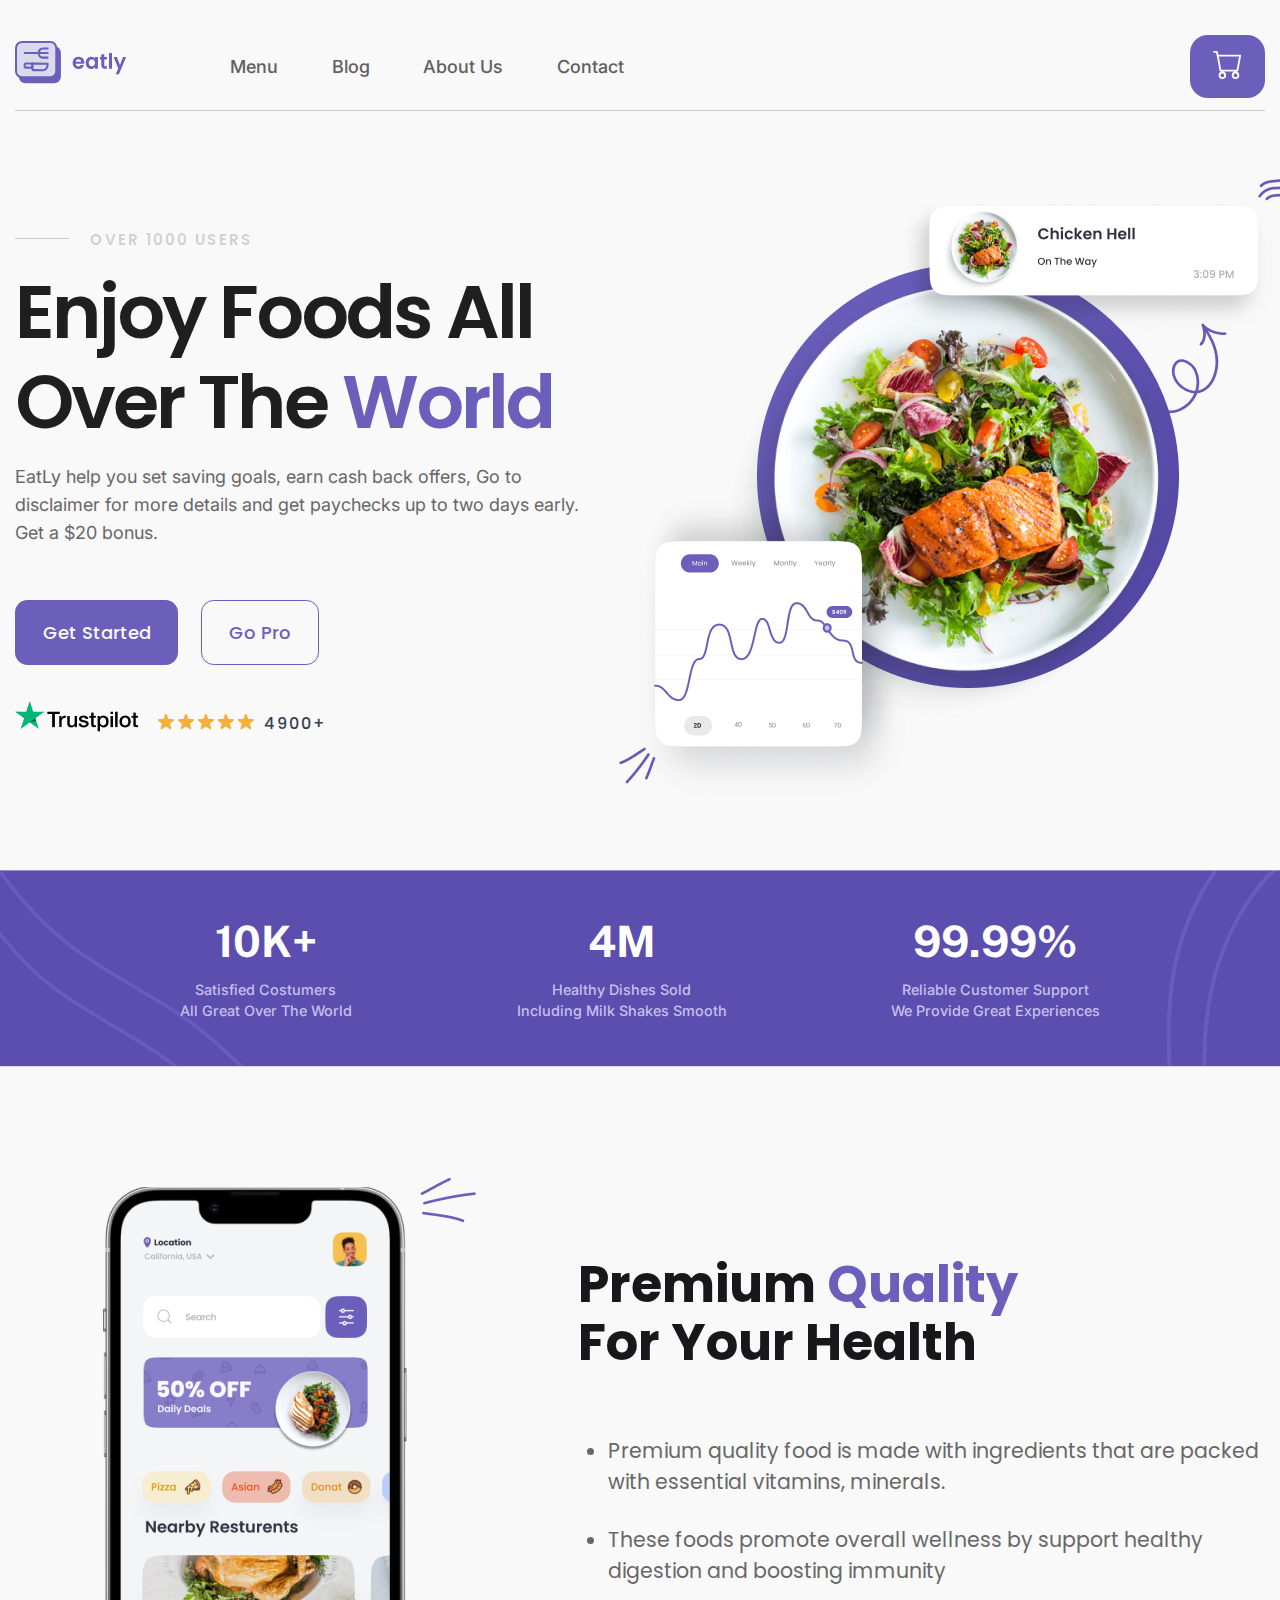
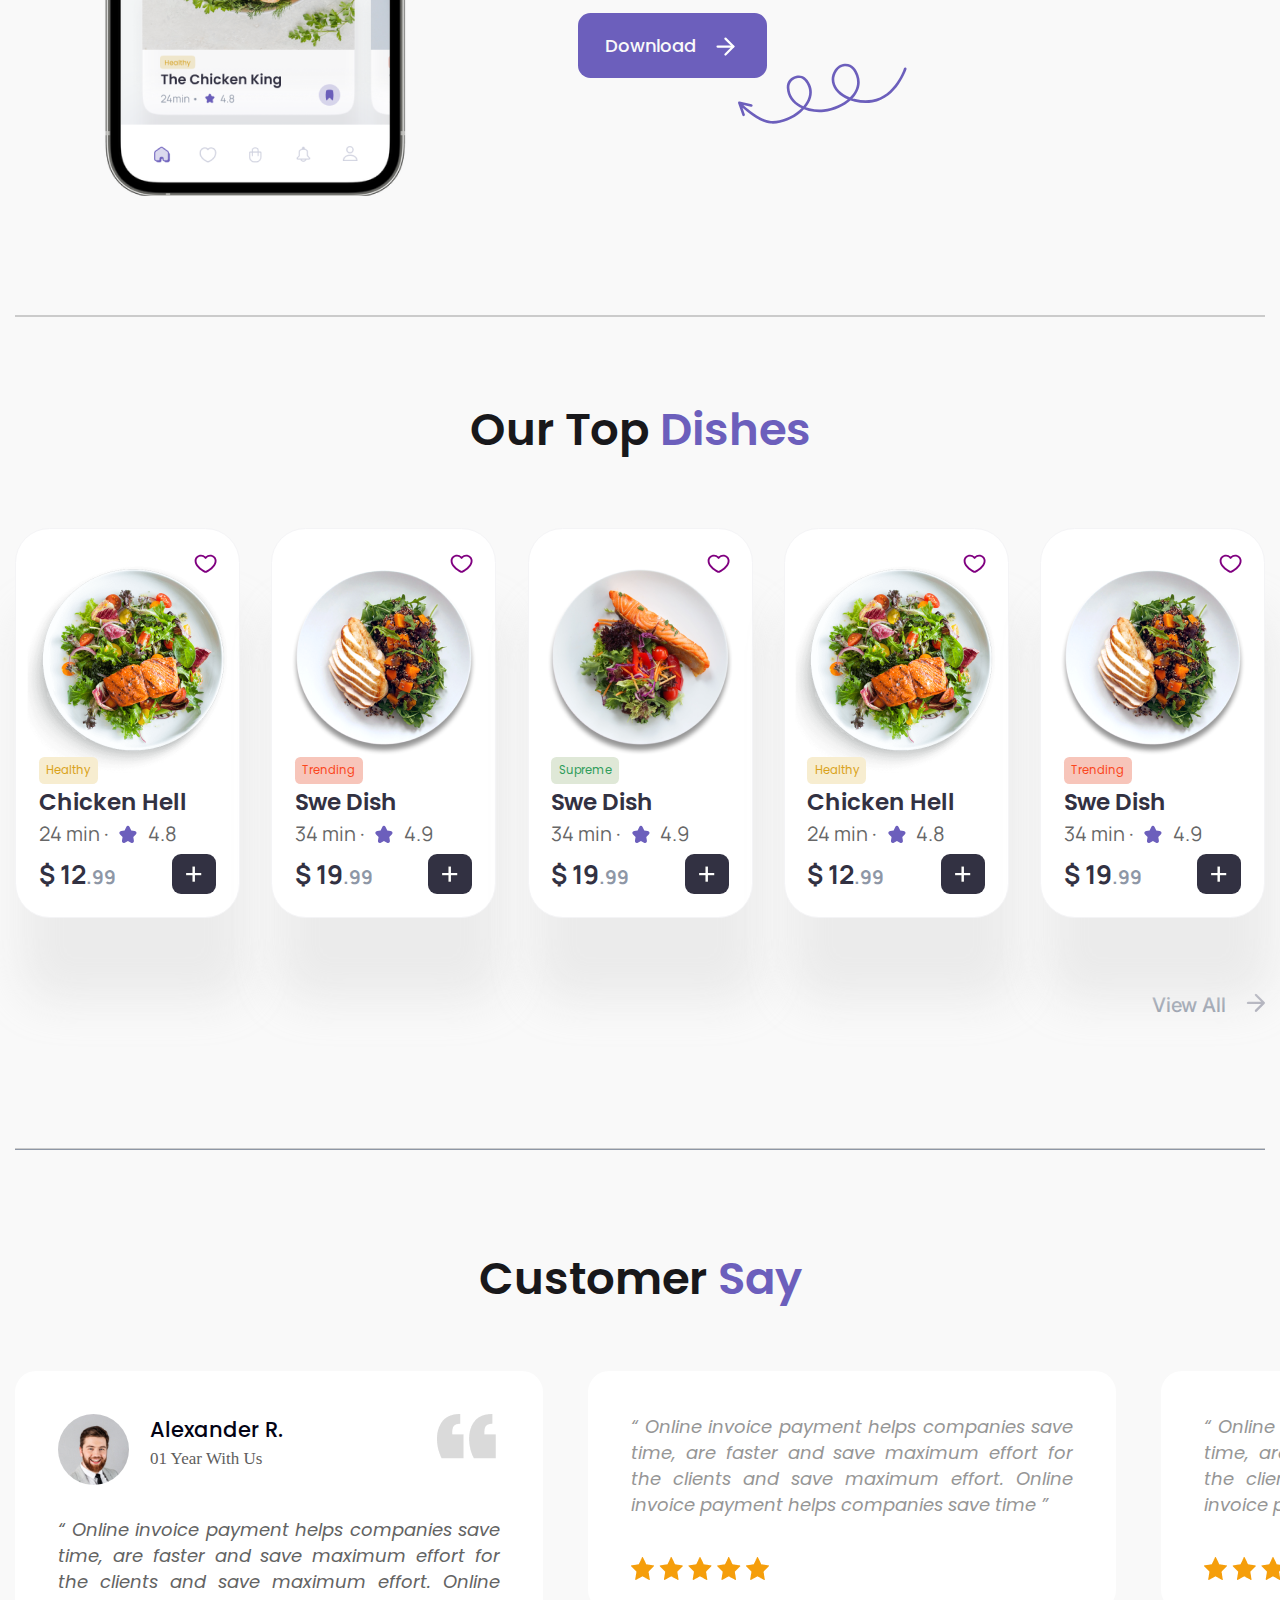
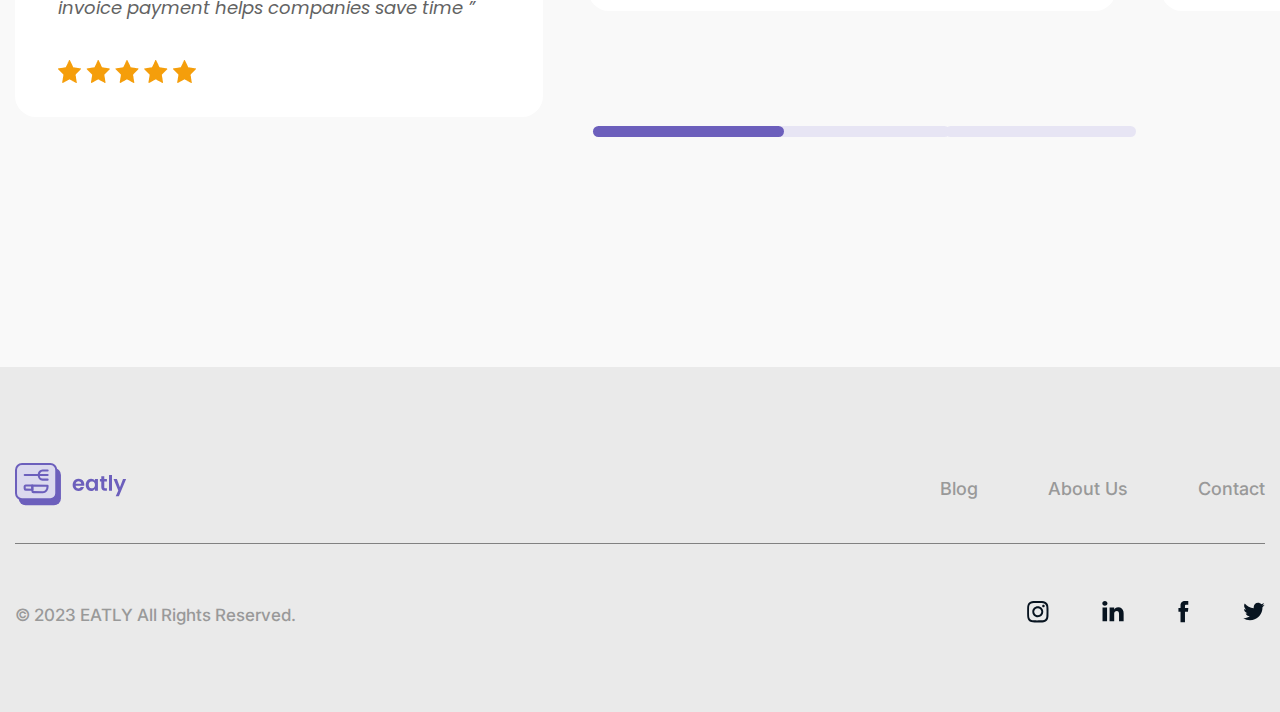
==== index.html @ e43ce7fd "re css re html" ====
<!DOCTYPE html>
<html lang="en">
<head>
    <meta charset="UTF-8">
    <meta name="viewport" content="width=device-width, initial-scale=1.0">
    <link rel="preconnect" href="https://fonts.googleapis.com">
<link rel="preconnect" href="https://fonts.gstatic.com" crossorigin>
<link href="https://fonts.googleapis.com/css2?family=Inter:wght@400;500&family=Manrope:wght@400;700&family=Poppins:wght@400;500;600;700&family=Public+Sans:wght@700&display=swap" rel="stylesheet">
    <link rel="stylesheet" href="/css/style.css">
    <link rel="stylesheet" href="/css/media.css">
    <link rel="icon" href="favicon.svg">
    <title>Eatly</title>
</head>
<body>
    <div class="site">
        <div class="header">
            <div class="container">
                <div class="header__row">
                    <a href="/index.html" class="header__logo">
                        <img src="/img/Logo.svg" alt="Logo">
                    </a>
                    <div class="navigation">
                        <input type="checkbox" id="burger">
                        <label for="burger">
                            <span></span>
                        </label>
                        <nav class="nav">
                            <ul class="menu">
                                <li class="menu__item">
                                    <a href="/pages/menu.html" class="menu__link">Menu</a>
                                </li>
                                <li class="menu__item">
                                    <a href="/pages/blog.html" class="menu__link">Blog</a>
                                </li>
                                <li class="menu__item">
                                    <a href="/pages/about.html" class="menu__link">About Us</a>
                                </li>
                                <li class="menu__item">
                                    <a href="/pages/contact.html" class="menu__link">Contact</a>
                                </li>
                            </ul>
                        </nav>
                    </div>
                    <div class="header__button">
                        <a href="/pages/shoping.html">
                            <button type="button" class="btn btn--shop"> 
                                <svg xmlns="http://www.w3.org/2000/svg" width="34" height="30" fill="currentColor" viewBox="0 0 16 16">
                                    <path d="M0 1.5A.5.5 0 0 1 .5 1H2a.5.5 0 0 1 .485.379L2.89 3H14.5a.5.5 0 0 1 .491.592l-1.5 8A.5.5 0 0 1 13 12H4a.5.5 0 0 1-.491-.408L2.01 3.607 1.61 2H.5a.5.5 0 0 1-.5-.5M3.102 4l1.313 7h8.17l1.313-7zM5 12a2 2 0 1 0 0 4 2 2 0 0 0 0-4m7 0a2 2 0 1 0 0 4 2 2 0 0 0 0-4m-7 1a1 1 0 1 1 0 2 1 1 0 0 1 0-2m7 0a1 1 0 1 1 0 2 1 1 0 0 1 0-2"/>
                                </svg>
                            
                            </button>
                        </a>
                    </div>
                </div>
            </div>
        </div>

        <div class="promo">
            <div class="container">
                <div class="promo__row">
                    <div class="promo__left">
                        <div class="promo__line"></div>
                        <p class="promo__subtitle">OVER 1000 USERS</p>
                        <h1 class="promo__title">Enjoy Foods All Over The <span>World</span></h1>
                        <p class="promo__text">
                            EatLy help you set saving goals, earn cash back offers, Go to disclaimer for more details and get paychecks up to two days early. Get a $20 bonus.
                        </p>
                        <button type="button" class="btn btn--get-started">Get Started</button>
                        <button type="button" class="btn btn--Go-pro">Go Pro</button>
                        <div class="promo__left_bottom">
                            <img class="promo__img" src="/img/trustpilot-1.png" alt="img">
                            <svg xmlns="http://www.w3.org/2000/svg" width="96" height="16" viewBox="0 0 96 16" fill="none">
                                <g opacity="0.8">
                                <path d="M6.95816 0.741543C7.27942 -0.247181 8.6782 -0.247181 8.99945 0.741543L10.1473 4.2742C10.291 4.71637 10.703 5.01575 11.1679 5.01575H14.8824C15.922 5.01575 16.3542 6.34607 15.5132 6.95713L12.5081 9.14044C12.132 9.41371 11.9746 9.89811 12.1183 10.3403L13.2661 13.8729C13.5874 14.8617 12.4557 15.6838 11.6147 15.0728L8.6096 12.8895C8.23347 12.6162 7.72415 12.6162 7.34801 12.8895L4.34295 15.0728C3.5019 15.6838 2.37026 14.8617 2.69151 13.8729L3.83935 10.3403C3.98302 9.89811 3.82563 9.41371 3.44949 9.14044L0.444434 6.95713C-0.396625 6.34607 0.0356224 5.01575 1.07523 5.01575H4.78969C5.25461 5.01575 5.66666 4.71637 5.81033 4.2742L6.95816 0.741543Z" fill="#F59E0B"/>
                                <path d="M26.9152 0.741543C27.2364 -0.247181 28.6352 -0.247181 28.9565 0.741543L30.1043 4.2742C30.248 4.71637 30.66 5.01575 31.125 5.01575H34.8394C35.879 5.01575 36.3113 6.34607 35.4702 6.95713L32.4652 9.14044C32.089 9.41371 31.9316 9.89811 32.0753 10.3403L33.2231 13.8729C33.5444 14.8617 32.4128 15.6838 31.5717 15.0728L28.5666 12.8895C28.1905 12.6162 27.6812 12.6162 27.305 12.8895L24.3 15.0728C23.4589 15.6838 22.3273 14.8617 22.6485 13.8729L23.7964 10.3403C23.94 9.89811 23.7827 9.41371 23.4065 9.14044L20.4015 6.95713C19.5604 6.34607 19.9927 5.01575 21.0323 5.01575H24.7467C25.2116 5.01575 25.6237 4.71637 25.7674 4.2742L26.9152 0.741543Z" fill="#F59E0B"/>
                                <path d="M46.8722 0.741543C47.1935 -0.247181 48.5923 -0.247181 48.9135 0.741543L50.0613 4.2742C50.205 4.71637 50.6171 5.01575 51.082 5.01575H54.7965C55.8361 5.01575 56.2683 6.34607 55.4272 6.95713L52.4222 9.14044C52.0461 9.41371 51.8887 9.89811 52.0323 10.3403L53.1802 13.8729C53.5014 14.8617 52.3698 15.6838 51.5287 15.0728L48.5237 12.8895C48.1475 12.6162 47.6382 12.6162 47.2621 12.8895L44.257 15.0728C43.416 15.6838 42.2843 14.8617 42.6056 13.8729L43.7534 10.3403C43.8971 9.89811 43.7397 9.41371 43.3636 9.14044L40.3585 6.95713C39.5174 6.34607 39.9497 5.01575 40.9893 5.01575H44.7037C45.1687 5.01575 45.5807 4.71637 45.7244 4.2742L46.8722 0.741543Z" fill="#F59E0B"/>
                                <path d="M66.8312 0.741543C67.1525 -0.247181 68.5512 -0.247181 68.8725 0.741543L70.0203 4.2742C70.164 4.71637 70.5761 5.01575 71.041 5.01575H74.7554C75.795 5.01575 76.2273 6.34607 75.3862 6.95713L72.3812 9.14044C72.005 9.41371 71.8476 9.89811 71.9913 10.3403L73.1391 13.8729C73.4604 14.8617 72.3288 15.6838 71.4877 15.0728L68.4826 12.8895C68.1065 12.6162 67.5972 12.6162 67.2211 12.8895L64.216 15.0728C63.3749 15.6838 62.2433 14.8617 62.5646 13.8729L63.7124 10.3403C63.8561 9.89811 63.6987 9.41371 63.3225 9.14044L60.3175 6.95713C59.4764 6.34607 59.9087 5.01575 60.9483 5.01575H64.6627C65.1277 5.01575 65.5397 4.71637 65.6834 4.2742L66.8312 0.741543Z" fill="#F59E0B"/>
                                <path d="M86.7882 0.741543C87.1095 -0.247181 88.5083 -0.247181 88.8295 0.741543L89.9774 4.2742C90.121 4.71637 90.5331 5.01575 90.998 5.01575H94.7125C95.7521 5.01575 96.1843 6.34607 95.3433 6.95713L92.3382 9.14044C91.9621 9.41371 91.8047 9.89811 91.9483 10.3403L93.0962 13.8729C93.4174 14.8617 92.2858 15.6838 91.4447 15.0728L88.4397 12.8895C88.0635 12.6162 87.5542 12.6162 87.1781 12.8895L84.173 15.0728C83.332 15.6838 82.2003 14.8617 82.5216 13.8729L83.6694 10.3403C83.8131 9.89811 83.6557 9.41371 83.2796 9.14044L80.2745 6.95713C79.4335 6.34607 79.8657 5.01575 80.9053 5.01575H84.6198C85.0847 5.01575 85.4967 4.71637 85.6404 4.2742L86.7882 0.741543Z" fill="#F59E0B"/>
                                </g>
                            </svg>
                            <span class="promo__subtitle">4900+</span>
                        </div>
                    </div>
                </div>
            </div>
        </div>

        <div class="premimum">
            <div class="container">
                <div class="premimum__row">
                    <div class="premimum__col">
                        <p class="premimum__title">10K+</p>
                        <p class="premimum__text">Satisfied Costumers <br>All Great Over The World </p>
                    </div>
                    <div class="premimum__col">
                        <p class="premimum__title">4M</p>
                        <p class="premimum__text">Healthy Dishes Sold<br>Including Milk Shakes Smooth </p>
                    </div>
                    <div class="premimum__col">
                        <p class="premimum__title">99.99%</p>
                        <p class="premimum__text">Reliable Customer Support<br>We Provide Great Experiences </p>
                    </div>
                </div>
            </div>
        </div>

        <div class="quality">
            <div class="container">
                <div class="quality__row">
                    <div class="quality__col">
                        <h2 class="quality__title">
                            Premium <span>Quality</span><br>For Your Health
                        </h2>
                        <ul class="quality__text">
                            <li>Premium quality food is made with ingredients that are packed with essential vitamins, minerals.</li>
                            <li>These foods promote overall wellness by support healthy digestion and boosting immunity</li>
                        </ul>
                        <div class="quality__button">
                            <button type="button" class="btn btn--download">Download
                                <span><svg width="29" height="28" viewBox="0 0 29 28" fill="none" xmlns="http://www.w3.org/2000/svg">
                                <path d="M6.55469 13.5469H22.3588" stroke="white" stroke-width="2.25773" stroke-linecap="round" stroke-linejoin="round"/>
                                <path d="M14.4561 5.64453L22.3581 13.5466L14.4561 21.4487" stroke="white" stroke-width="2.25773" stroke-linecap="round" stroke-linejoin="round"/>
                                </svg>
                                </span>
                            </button>
                            <svg class='quality__decor-2' width="169" height="61" viewBox="0 0 169 61" xmlns="http://www.w3.org/2000/svg">
                                <path d="M168.51 6.14524C168.736 5.44942 168.356 4.70168 167.66 4.4751C166.964 4.24854 166.216 4.62893 165.99 5.32475L168.51 6.14524ZM134.211 38.1393L134.417 39.4481L134.211 38.1393ZM94.9327 16.2392L96.2576 16.2287L94.9327 16.2392ZM106.699 2.00495L106.79 3.32679L106.699 2.00495ZM119.187 12.3894L117.941 12.8395L119.187 12.3894ZM85.8664 47.5723L86.0118 48.8893L85.8664 47.5723ZM50.0898 25.0035L51.4127 24.9278L50.0898 25.0035ZM58.6008 14.038L58.9272 15.3222L58.6008 14.038ZM32.8261 59.2674L32.9313 57.9466L32.8261 59.2674ZM1.37233 39.7189L1.67289 38.4284C1.20208 38.3187 0.708912 38.4742 0.386083 38.834C0.0632658 39.1938 -0.0379848 39.7009 0.121904 40.1571L1.37233 39.7189ZM12.9722 43.781C13.6849 43.947 14.3973 43.5038 14.5633 42.7911C14.7293 42.0784 14.2861 41.3661 13.5734 41.2001L12.9722 43.781ZM4.36582 52.266C4.60787 52.9566 5.3639 53.3202 6.05449 53.0782C6.74509 52.8362 7.10871 52.0801 6.86667 51.3895L4.36582 52.266ZM167.25 5.735C165.99 5.32475 165.99 5.32442 165.99 5.32421C165.99 5.32428 165.99 5.32417 165.99 5.32431C165.99 5.3246 165.99 5.32531 165.989 5.32646C165.989 5.32876 165.987 5.33277 165.985 5.33847C165.982 5.34989 165.975 5.36806 165.967 5.39279C165.95 5.44226 165.924 5.51796 165.889 5.61827C165.819 5.8189 165.711 6.11784 165.564 6.50209C165.271 7.27077 164.824 8.37969 164.214 9.72495C162.993 12.4182 161.123 16.0443 158.531 19.7794C153.33 27.276 145.345 35.0415 134.004 36.8304L134.417 39.4481C146.782 37.4974 155.317 29.0607 160.708 21.2901C163.413 17.3916 165.358 13.6179 166.628 10.8196C167.263 9.41912 167.73 8.2594 168.041 7.44588C168.196 7.03902 168.311 6.71848 168.389 6.49739C168.428 6.38683 168.457 6.30111 168.477 6.24188C168.487 6.21227 168.495 6.18927 168.5 6.1731C168.503 6.16501 168.505 6.15862 168.507 6.15398C168.508 6.15165 168.508 6.14976 168.509 6.1483C168.509 6.14757 168.509 6.14681 168.509 6.14644C168.509 6.14579 168.51 6.14524 167.25 5.735ZM134.004 36.8304C125.148 38.2275 115.647 36.5955 108.382 32.7941C101.099 28.9829 96.3124 23.1503 96.2576 16.2287L93.6077 16.2497C93.6732 24.5238 99.3941 31.0818 107.154 35.1421C114.932 39.212 125.01 40.9322 134.417 39.4481L134.004 36.8304ZM96.2576 16.2287C96.2416 14.2002 97.0816 11.0373 98.8904 8.32693C100.682 5.64226 103.304 3.56809 106.79 3.32679L106.607 0.683114C102.057 0.998027 98.7776 3.72199 96.6862 6.85591C94.6119 9.96411 93.587 13.6403 93.6077 16.2497L96.2576 16.2287ZM106.79 3.32679C110.087 3.09861 112.447 4.40049 114.211 6.284C116.015 8.20966 117.182 10.7376 117.941 12.8395L120.433 11.9393C119.629 9.71127 118.313 6.78656 116.145 4.47227C113.938 2.11582 110.836 0.390421 106.607 0.683114L106.79 3.32679ZM117.941 12.8395C120.967 21.2178 117.74 28.9549 111.233 34.9948C104.704 41.0555 95.0158 45.2291 85.721 46.2553L86.0118 48.8893C95.8117 47.8074 106.047 43.4237 113.036 36.937C120.047 30.4296 123.933 21.6293 120.433 11.9393L117.941 12.8395ZM85.721 46.2553C77.749 47.1355 69.3253 45.6514 62.824 41.9973C56.3496 38.3582 51.8532 32.6242 51.4127 24.9278L48.767 25.0792C49.2704 33.875 54.4526 40.3319 61.5256 44.3074C68.5717 48.2677 77.5643 49.822 86.0118 48.8893L85.721 46.2553ZM51.4127 24.9278C51.2745 22.5139 51.8549 20.4733 53.06 18.8788C54.2673 17.2812 56.1875 16.0186 58.9272 15.3222L58.2744 12.7539C55.074 13.5674 52.5855 15.1114 50.9458 17.281C49.3038 19.4536 48.5988 22.1407 48.767 25.0792L51.4127 24.9278ZM58.9272 15.3222C61.4325 14.6854 63.4587 15.1941 65.1694 16.4251C66.9338 17.6947 68.426 19.7842 69.6426 22.384L72.0428 21.2608C70.7277 18.4505 68.9935 15.912 66.7172 14.2741C64.3872 12.5975 61.5583 11.9191 58.2744 12.7539L58.9272 15.3222ZM69.6426 22.384C73.7169 31.0908 69.408 40.2171 61.3002 47.2331C53.2116 54.2323 41.8197 58.6546 32.9313 57.9466L32.7209 60.5882C42.4857 61.3661 54.5525 56.5765 63.0342 49.237C71.4965 41.9143 76.8694 31.5752 72.0428 21.2608L69.6426 22.384ZM32.9313 57.9466C26.0317 57.397 18.4366 52.7361 12.4277 48.014C9.45504 45.6779 6.93009 43.3751 5.14816 41.6558C4.25787 40.7968 3.55474 40.0851 3.07579 39.5899C2.83636 39.3423 2.65307 39.1489 2.53054 39.0185C2.46928 38.9533 2.42322 38.9038 2.39295 38.8711C2.3778 38.8548 2.36661 38.8426 2.35943 38.8348C2.35585 38.8309 2.35327 38.8281 2.3517 38.8264C2.35091 38.8256 2.35038 38.825 2.35011 38.8247C2.34997 38.8245 2.34996 38.8245 2.34988 38.8244C2.34994 38.8245 2.35004 38.8246 1.37233 39.7189C0.394615 40.6131 0.39485 40.6134 0.395158 40.6137C0.395344 40.6139 0.395711 40.6143 0.396083 40.6147C0.396828 40.6155 0.397834 40.6166 0.39909 40.618C0.401613 40.6208 0.405156 40.6246 0.409706 40.6295C0.418806 40.6394 0.431948 40.6537 0.449073 40.6722C0.48331 40.7091 0.533445 40.763 0.598903 40.8327C0.729812 40.9721 0.922037 41.1748 1.17093 41.4321C1.66864 41.9468 2.39344 42.6803 3.30813 43.5628C5.1362 45.3267 7.72958 47.6923 10.7903 50.0976C16.8481 54.8582 24.9799 59.9716 32.7209 60.5882L32.9313 57.9466ZM1.07177 41.0093L12.9722 43.781L13.5734 41.2001L1.67289 38.4284L1.07177 41.0093ZM0.121904 40.1571L4.36582 52.266L6.86667 51.3895L2.62275 39.2806L0.121904 40.1571Z" fill="#6C5FBC"/>
                            </svg>
    
                        </div>    
                    </div>
                </div>
            </div>
        </div>

        <div class="dishes">
            <div class="container">
                <div class="dishes__row">
                    <h2 class="dishes__title">Our Top <span>Dishes</span></h2>
                    <ul class="dishes__cards">
                        <li class="dishes__item">
                            <div class="dishes__category_card">
                                <div class="dishes__item_like">
                                    <svg width="23" height="19" viewBox="0 0 23 19" fill="purple" xmlns="http://www.w3.org/2000/svg">
                                    <path fill-rule="evenodd" clip-rule="evenodd" d="M0.619141 6.66326C0.619141 3.27576 3.59099 0.66748 7.0793 0.66748C8.87745 0.66748 10.4597 1.51061 11.5951 2.60156C12.7306 1.51061 14.3128 0.66748 16.111 0.66748C19.5993 0.66748 22.5712 3.27576 22.5712 6.66326C22.5712 8.98374 21.5816 11.0244 20.2106 12.7493C18.842 14.4712 17.0517 15.9327 15.3376 17.1202C14.6829 17.5737 14.0206 17.9921 13.4144 18.3009C12.8452 18.5907 12.1907 18.8563 11.5951 18.8563C10.9996 18.8563 10.3451 18.5907 9.77593 18.3009C9.16974 17.9921 8.50739 17.5737 7.85268 17.1202C6.13857 15.9327 4.34831 14.4712 2.9797 12.7493C1.60871 11.0244 0.619141 8.98374 0.619141 6.66326ZM7.0793 2.54908C4.47109 2.54908 2.50074 4.46719 2.50074 6.66326C2.50074 8.42381 3.2481 10.0629 4.4527 11.5785C5.65968 13.0971 7.28368 14.4369 8.9242 15.5735C9.54498 16.0035 10.1297 16.3695 10.6298 16.6242C11.167 16.8977 11.4781 16.9747 11.5951 16.9747C11.7122 16.9747 12.0233 16.8977 12.5605 16.6242C13.0606 16.3695 13.6453 16.0035 14.2661 15.5735C15.9066 14.4369 17.5306 13.0971 18.7376 11.5785C19.9422 10.0629 20.6896 8.42381 20.6896 6.66326C20.6896 4.46719 18.7192 2.54908 16.111 2.54908C14.613 2.54908 13.2143 3.444 12.341 4.57986C12.1629 4.81147 11.8873 4.9472 11.5951 4.9472C11.303 4.9472 11.0274 4.81147 10.8493 4.57986C9.97597 3.444 8.57725 2.54908 7.0793 2.54908Z"/>
                                    </svg> 
                                </div>
                                <h4 class="dishes__category dishes__category_1">Healthy</h4>
                                <div class="dishes__subtitle"> <a href='#'>Chicken Hell</a></div>
                                <div class="dishes__comment">24 min ·<span class="dishes__comment_star"><svg width="26" height="27" viewBox="0 0 26 27" fill="none" xmlns="http://www.w3.org/2000/svg">
                                    <path d="M15.9993 21.687C17.7033 22.6197 19.2019 21.4893 18.876 19.511L18.2909 15.9589L20.7696 13.4433C22.1482 12.0443 21.5786 10.2111 19.6708 9.92245L16.2453 9.40421L14.7209 6.18842C13.867 4.38709 12.013 4.36771 11.1575 6.17244L9.62555 9.40421L6.19999 9.92245C4.29484 10.2107 3.72066 12.0423 5.10119 13.4433L7.57994 15.9589L6.99479 19.511C6.66935 21.4865 8.16507 22.621 9.87149 21.687L12.9354 20.01L15.9993 21.687Z" fill="#6C5FBC"/>
                                    <mask id="mask0_1_16751" style="mask-type:luminance" maskUnits="userSpaceOnUse" x="4" y="4" width="18" height="19">
                                    <path d="M15.9993 21.687C17.7033 22.6197 19.2019 21.4893 18.876 19.511L18.2909 15.9589L20.7696 13.4433C22.1482 12.0443 21.5786 10.2111 19.6708 9.92245L16.2453 9.40421L14.7209 6.18842C13.867 4.38709 12.013 4.36771 11.1575 6.17244L9.62555 9.40421L6.19999 9.92245C4.29484 10.2107 3.72066 12.0423 5.10119 13.4433L7.57994 15.9589L6.99479 19.511C6.66935 21.4865 8.16507 22.621 9.87149 21.687L12.9354 20.01L15.9993 21.687Z" fill="white"/>
                                    </mask>
                                    <g mask="url(#mask0_1_16751)">
                                    </g>
                                    </svg></span><span>4.8</span>   
                                </div>
                                <div class="dishes__price">$ 12<span class="dishes__price_sub">.99</span>
                                    <div class='dishes__add'>
                                    </div>
                                </div>
                            </div>
                        </li>
                        <li class="dishes__item">
                            <div class="dishes__category_card">
                                <div class="dishes__item_like">
                                    <svg width="23" height="19" viewBox="0 0 23 19" fill="purple" xmlns="http://www.w3.org/2000/svg">
                                    <path fill-rule="evenodd" clip-rule="evenodd" d="M0.619141 6.66326C0.619141 3.27576 3.59099 0.66748 7.0793 0.66748C8.87745 0.66748 10.4597 1.51061 11.5951 2.60156C12.7306 1.51061 14.3128 0.66748 16.111 0.66748C19.5993 0.66748 22.5712 3.27576 22.5712 6.66326C22.5712 8.98374 21.5816 11.0244 20.2106 12.7493C18.842 14.4712 17.0517 15.9327 15.3376 17.1202C14.6829 17.5737 14.0206 17.9921 13.4144 18.3009C12.8452 18.5907 12.1907 18.8563 11.5951 18.8563C10.9996 18.8563 10.3451 18.5907 9.77593 18.3009C9.16974 17.9921 8.50739 17.5737 7.85268 17.1202C6.13857 15.9327 4.34831 14.4712 2.9797 12.7493C1.60871 11.0244 0.619141 8.98374 0.619141 6.66326ZM7.0793 2.54908C4.47109 2.54908 2.50074 4.46719 2.50074 6.66326C2.50074 8.42381 3.2481 10.0629 4.4527 11.5785C5.65968 13.0971 7.28368 14.4369 8.9242 15.5735C9.54498 16.0035 10.1297 16.3695 10.6298 16.6242C11.167 16.8977 11.4781 16.9747 11.5951 16.9747C11.7122 16.9747 12.0233 16.8977 12.5605 16.6242C13.0606 16.3695 13.6453 16.0035 14.2661 15.5735C15.9066 14.4369 17.5306 13.0971 18.7376 11.5785C19.9422 10.0629 20.6896 8.42381 20.6896 6.66326C20.6896 4.46719 18.7192 2.54908 16.111 2.54908C14.613 2.54908 13.2143 3.444 12.341 4.57986C12.1629 4.81147 11.8873 4.9472 11.5951 4.9472C11.303 4.9472 11.0274 4.81147 10.8493 4.57986C9.97597 3.444 8.57725 2.54908 7.0793 2.54908Z"/>
                                    </svg> 
                                </div>                                
                                <h4 class="dishes__category dishes__category_2">Trending</h4>
                                <div class="dishes__subtitle"> <a href='#'>Swe Dish</a></div>
                                <div class="dishes__comment">34 min ·<span class="dishes__comment_star"><svg width="26" height="27" viewBox="0 0 26 27" fill="none" xmlns="http://www.w3.org/2000/svg">
                                    <path d="M15.9993 21.687C17.7033 22.6197 19.2019 21.4893 18.876 19.511L18.2909 15.9589L20.7696 13.4433C22.1482 12.0443 21.5786 10.2111 19.6708 9.92245L16.2453 9.40421L14.7209 6.18842C13.867 4.38709 12.013 4.36771 11.1575 6.17244L9.62555 9.40421L6.19999 9.92245C4.29484 10.2107 3.72066 12.0423 5.10119 13.4433L7.57994 15.9589L6.99479 19.511C6.66935 21.4865 8.16507 22.621 9.87149 21.687L12.9354 20.01L15.9993 21.687Z" fill="#6C5FBC"/>
                                    <mask id="mask0_1_16751" style="mask-type:luminance" maskUnits="userSpaceOnUse" x="4" y="4" width="18" height="19">
                                    <path d="M15.9993 21.687C17.7033 22.6197 19.2019 21.4893 18.876 19.511L18.2909 15.9589L20.7696 13.4433C22.1482 12.0443 21.5786 10.2111 19.6708 9.92245L16.2453 9.40421L14.7209 6.18842C13.867 4.38709 12.013 4.36771 11.1575 6.17244L9.62555 9.40421L6.19999 9.92245C4.29484 10.2107 3.72066 12.0423 5.10119 13.4433L7.57994 15.9589L6.99479 19.511C6.66935 21.4865 8.16507 22.621 9.87149 21.687L12.9354 20.01L15.9993 21.687Z" fill="white"/>
                                    </mask>
                                    <g mask="url(#mask0_1_16751)">
                                    </g>
                                    </svg></span><span>4.9</span>
                                </div>                             
                                <div class="dishes__price">$ 19<span class="dishes__price_sub">.99</span>
                                    <div class='dishes__add'>
                                    </div>
                                </div>
                        </div>
                        </li>
                        <li class="dishes__item">
                            <div class="dishes__category_card">
                                <div class="dishes__item_like">
                                    <svg width="23" height="19" viewBox="0 0 23 19" fill="purple" xmlns="http://www.w3.org/2000/svg">
                                    <path fill-rule="evenodd" clip-rule="evenodd" d="M0.619141 6.66326C0.619141 3.27576 3.59099 0.66748 7.0793 0.66748C8.87745 0.66748 10.4597 1.51061 11.5951 2.60156C12.7306 1.51061 14.3128 0.66748 16.111 0.66748C19.5993 0.66748 22.5712 3.27576 22.5712 6.66326C22.5712 8.98374 21.5816 11.0244 20.2106 12.7493C18.842 14.4712 17.0517 15.9327 15.3376 17.1202C14.6829 17.5737 14.0206 17.9921 13.4144 18.3009C12.8452 18.5907 12.1907 18.8563 11.5951 18.8563C10.9996 18.8563 10.3451 18.5907 9.77593 18.3009C9.16974 17.9921 8.50739 17.5737 7.85268 17.1202C6.13857 15.9327 4.34831 14.4712 2.9797 12.7493C1.60871 11.0244 0.619141 8.98374 0.619141 6.66326ZM7.0793 2.54908C4.47109 2.54908 2.50074 4.46719 2.50074 6.66326C2.50074 8.42381 3.2481 10.0629 4.4527 11.5785C5.65968 13.0971 7.28368 14.4369 8.9242 15.5735C9.54498 16.0035 10.1297 16.3695 10.6298 16.6242C11.167 16.8977 11.4781 16.9747 11.5951 16.9747C11.7122 16.9747 12.0233 16.8977 12.5605 16.6242C13.0606 16.3695 13.6453 16.0035 14.2661 15.5735C15.9066 14.4369 17.5306 13.0971 18.7376 11.5785C19.9422 10.0629 20.6896 8.42381 20.6896 6.66326C20.6896 4.46719 18.7192 2.54908 16.111 2.54908C14.613 2.54908 13.2143 3.444 12.341 4.57986C12.1629 4.81147 11.8873 4.9472 11.5951 4.9472C11.303 4.9472 11.0274 4.81147 10.8493 4.57986C9.97597 3.444 8.57725 2.54908 7.0793 2.54908Z"/>
                                    </svg> 
                                </div>
                                <h4 class="dishes__category dishes__category_3">Supreme</h4>
                                <div class="dishes__subtitle"> <a href='#'>Swe Dish</a></div>
                                <div class="dishes__comment">34 min ·<span class="dishes__comment_star"><svg width="26" height="27" viewBox="0 0 26 27" fill="none" xmlns="http://www.w3.org/2000/svg">
                                    <path d="M15.9993 21.687C17.7033 22.6197 19.2019 21.4893 18.876 19.511L18.2909 15.9589L20.7696 13.4433C22.1482 12.0443 21.5786 10.2111 19.6708 9.92245L16.2453 9.40421L14.7209 6.18842C13.867 4.38709 12.013 4.36771 11.1575 6.17244L9.62555 9.40421L6.19999 9.92245C4.29484 10.2107 3.72066 12.0423 5.10119 13.4433L7.57994 15.9589L6.99479 19.511C6.66935 21.4865 8.16507 22.621 9.87149 21.687L12.9354 20.01L15.9993 21.687Z" fill="#6C5FBC"/>
                                    <mask id="mask0_1_16751" style="mask-type:luminance" maskUnits="userSpaceOnUse" x="4" y="4" width="18" height="19">
                                    <path d="M15.9993 21.687C17.7033 22.6197 19.2019 21.4893 18.876 19.511L18.2909 15.9589L20.7696 13.4433C22.1482 12.0443 21.5786 10.2111 19.6708 9.92245L16.2453 9.40421L14.7209 6.18842C13.867 4.38709 12.013 4.36771 11.1575 6.17244L9.62555 9.40421L6.19999 9.92245C4.29484 10.2107 3.72066 12.0423 5.10119 13.4433L7.57994 15.9589L6.99479 19.511C6.66935 21.4865 8.16507 22.621 9.87149 21.687L12.9354 20.01L15.9993 21.687Z" fill="white"/>
                                    </mask>
                                    <g mask="url(#mask0_1_16751)">
                                    </g>
                                    </svg></span><span>4.9</span>    
                                </div>                         
                                <div class="dishes__price">$ 19<span class="dishes__price_sub">.99</span>
                                    <div class='dishes__add'>
                                    </div>
                                </div>
                        </div>
                        </li>
                        <li class="dishes__item">
                            <div class="dishes__category_card">
                                <div class="dishes__item_like">
                                    <svg width="23" height="19" viewBox="0 0 23 19" fill="purple" xmlns="http://www.w3.org/2000/svg">
                                    <path fill-rule="evenodd" clip-rule="evenodd" d="M0.619141 6.66326C0.619141 3.27576 3.59099 0.66748 7.0793 0.66748C8.87745 0.66748 10.4597 1.51061 11.5951 2.60156C12.7306 1.51061 14.3128 0.66748 16.111 0.66748C19.5993 0.66748 22.5712 3.27576 22.5712 6.66326C22.5712 8.98374 21.5816 11.0244 20.2106 12.7493C18.842 14.4712 17.0517 15.9327 15.3376 17.1202C14.6829 17.5737 14.0206 17.9921 13.4144 18.3009C12.8452 18.5907 12.1907 18.8563 11.5951 18.8563C10.9996 18.8563 10.3451 18.5907 9.77593 18.3009C9.16974 17.9921 8.50739 17.5737 7.85268 17.1202C6.13857 15.9327 4.34831 14.4712 2.9797 12.7493C1.60871 11.0244 0.619141 8.98374 0.619141 6.66326ZM7.0793 2.54908C4.47109 2.54908 2.50074 4.46719 2.50074 6.66326C2.50074 8.42381 3.2481 10.0629 4.4527 11.5785C5.65968 13.0971 7.28368 14.4369 8.9242 15.5735C9.54498 16.0035 10.1297 16.3695 10.6298 16.6242C11.167 16.8977 11.4781 16.9747 11.5951 16.9747C11.7122 16.9747 12.0233 16.8977 12.5605 16.6242C13.0606 16.3695 13.6453 16.0035 14.2661 15.5735C15.9066 14.4369 17.5306 13.0971 18.7376 11.5785C19.9422 10.0629 20.6896 8.42381 20.6896 6.66326C20.6896 4.46719 18.7192 2.54908 16.111 2.54908C14.613 2.54908 13.2143 3.444 12.341 4.57986C12.1629 4.81147 11.8873 4.9472 11.5951 4.9472C11.303 4.9472 11.0274 4.81147 10.8493 4.57986C9.97597 3.444 8.57725 2.54908 7.0793 2.54908Z"/>
                                    </svg> 
                                </div>
                                <h4 class="dishes__category dishes__category_1">Healthy</h4>
                                <div class="dishes__subtitle"> <a href='#'>Chicken Hell</a></div>
                                <div class="dishes__comment">24 min ·<span class="dishes__comment_star"><svg width="26" height="27" viewBox="0 0 26 27" fill="none" xmlns="http://www.w3.org/2000/svg">
                                    <path d="M15.9993 21.687C17.7033 22.6197 19.2019 21.4893 18.876 19.511L18.2909 15.9589L20.7696 13.4433C22.1482 12.0443 21.5786 10.2111 19.6708 9.92245L16.2453 9.40421L14.7209 6.18842C13.867 4.38709 12.013 4.36771 11.1575 6.17244L9.62555 9.40421L6.19999 9.92245C4.29484 10.2107 3.72066 12.0423 5.10119 13.4433L7.57994 15.9589L6.99479 19.511C6.66935 21.4865 8.16507 22.621 9.87149 21.687L12.9354 20.01L15.9993 21.687Z" fill="#6C5FBC"/>
                                    <mask id="mask0_1_16751" style="mask-type:luminance" maskUnits="userSpaceOnUse" x="4" y="4" width="18" height="19">
                                    <path d="M15.9993 21.687C17.7033 22.6197 19.2019 21.4893 18.876 19.511L18.2909 15.9589L20.7696 13.4433C22.1482 12.0443 21.5786 10.2111 19.6708 9.92245L16.2453 9.40421L14.7209 6.18842C13.867 4.38709 12.013 4.36771 11.1575 6.17244L9.62555 9.40421L6.19999 9.92245C4.29484 10.2107 3.72066 12.0423 5.10119 13.4433L7.57994 15.9589L6.99479 19.511C6.66935 21.4865 8.16507 22.621 9.87149 21.687L12.9354 20.01L15.9993 21.687Z" fill="white"/>
                                    </mask>
                                    <g mask="url(#mask0_1_16751)">
                                    </g>
                                    </svg></span><span>4.8</span> 
                                </div>                            
                                <div class="dishes__price">$ 12<span class="dishes__price_sub">.99</span>
                                    <div class='dishes__add'>
                                    </div>
                                </div>
                            </div>
                        </li>
                        <li class="dishes__item">
                            <div class="dishes__category_card">
                                <div class="dishes__item_like">
                                    <svg width="23" height="19" viewBox="0 0 23 19" fill="purple" xmlns="http://www.w3.org/2000/svg">
                                    <path fill-rule="evenodd" clip-rule="evenodd" d="M0.619141 6.66326C0.619141 3.27576 3.59099 0.66748 7.0793 0.66748C8.87745 0.66748 10.4597 1.51061 11.5951 2.60156C12.7306 1.51061 14.3128 0.66748 16.111 0.66748C19.5993 0.66748 22.5712 3.27576 22.5712 6.66326C22.5712 8.98374 21.5816 11.0244 20.2106 12.7493C18.842 14.4712 17.0517 15.9327 15.3376 17.1202C14.6829 17.5737 14.0206 17.9921 13.4144 18.3009C12.8452 18.5907 12.1907 18.8563 11.5951 18.8563C10.9996 18.8563 10.3451 18.5907 9.77593 18.3009C9.16974 17.9921 8.50739 17.5737 7.85268 17.1202C6.13857 15.9327 4.34831 14.4712 2.9797 12.7493C1.60871 11.0244 0.619141 8.98374 0.619141 6.66326ZM7.0793 2.54908C4.47109 2.54908 2.50074 4.46719 2.50074 6.66326C2.50074 8.42381 3.2481 10.0629 4.4527 11.5785C5.65968 13.0971 7.28368 14.4369 8.9242 15.5735C9.54498 16.0035 10.1297 16.3695 10.6298 16.6242C11.167 16.8977 11.4781 16.9747 11.5951 16.9747C11.7122 16.9747 12.0233 16.8977 12.5605 16.6242C13.0606 16.3695 13.6453 16.0035 14.2661 15.5735C15.9066 14.4369 17.5306 13.0971 18.7376 11.5785C19.9422 10.0629 20.6896 8.42381 20.6896 6.66326C20.6896 4.46719 18.7192 2.54908 16.111 2.54908C14.613 2.54908 13.2143 3.444 12.341 4.57986C12.1629 4.81147 11.8873 4.9472 11.5951 4.9472C11.303 4.9472 11.0274 4.81147 10.8493 4.57986C9.97597 3.444 8.57725 2.54908 7.0793 2.54908Z"/>
                                    </svg> 
                                </div>
                                <h4 class="dishes__category dishes__category_2">Trending</h4>
                                <div class="dishes__subtitle"> <a href='#'>Swe Dish</a></div>
                                <div class="dishes__comment">34 min ·<span class="dishes__comment_star"><svg width="26" height="27" viewBox="0 0 26 27" fill="none" xmlns="http://www.w3.org/2000/svg">
                                    <path d="M15.9993 21.687C17.7033 22.6197 19.2019 21.4893 18.876 19.511L18.2909 15.9589L20.7696 13.4433C22.1482 12.0443 21.5786 10.2111 19.6708 9.92245L16.2453 9.40421L14.7209 6.18842C13.867 4.38709 12.013 4.36771 11.1575 6.17244L9.62555 9.40421L6.19999 9.92245C4.29484 10.2107 3.72066 12.0423 5.10119 13.4433L7.57994 15.9589L6.99479 19.511C6.66935 21.4865 8.16507 22.621 9.87149 21.687L12.9354 20.01L15.9993 21.687Z" fill="#6C5FBC"/>
                                    <mask id="mask0_1_16751" style="mask-type:luminance" maskUnits="userSpaceOnUse" x="4" y="4" width="18" height="19">
                                    <path d="M15.9993 21.687C17.7033 22.6197 19.2019 21.4893 18.876 19.511L18.2909 15.9589L20.7696 13.4433C22.1482 12.0443 21.5786 10.2111 19.6708 9.92245L16.2453 9.40421L14.7209 6.18842C13.867 4.38709 12.013 4.36771 11.1575 6.17244L9.62555 9.40421L6.19999 9.92245C4.29484 10.2107 3.72066 12.0423 5.10119 13.4433L7.57994 15.9589L6.99479 19.511C6.66935 21.4865 8.16507 22.621 9.87149 21.687L12.9354 20.01L15.9993 21.687Z" fill="white"/>
                                    </mask>
                                    <g mask="url(#mask0_1_16751)">
                                    </g>
                                    </svg></span><span>4.9</span>  
                                </div>                           
                                <div class="dishes__price">$ 19<span class="dishes__price_sub">.99</span>
                                    <div class='dishes__add'>
                                    </div>
                                </div>
                            </div>    
                        </li>
                    </ul>
                    <div class="dishes__button">
                            <button type="button" class="btn btn--view-all"><a href="#">View All </a>
                                <span> <img src="/img/arrow.png"> </span>
                            </button>
                    </div>
                </div>
            </div>
        </div>

        <div class="customer">
            <div class="container">
                <div class="customer__row">
                    <h2 class="customer__title">Customer <span>Say</span></h2>
                    <div class="customer__card">
                        <ul class="customer__list">
                            <div class="customer__slider">
                                <li class="customer__item customer__item-active">
                                    <div class="customer__item_top">
                                        <div class="customer__item_img"></div>
                                        <div class="customer__item_col">
                                            <div class="customer__item_name">Alexander R.</div>
                                            <div class="customer__item_date">01 Year With Us </div>
                                        </div>
                                        <div class="customer__item_decor"><img src="/img/decor6.png"></div>
                                    </div>
                                    <div class="customer__item-active">    
                                        <div class="customer__item_text customer__item_text-top">“ Online invoice payment helps companies save time, are faster and save maximum effort for the clients and save maximum effort. Online invoice payment helps companies save time ”</div>
                                        <div class="customer__item_rating"></div>
                                    </div>
                                </li>
                                <li class="customer__item">
                                    <div class="customer__item_text">“ Online invoice payment helps companies save time, are faster and save maximum effort for the clients and save maximum effort. Online invoice payment helps companies save time ”</div>
                                    <div class="customer__item_rating"></div>
                                </li>
                                <li class="customer__item">
                                    <div class="customer__item_text">“ Online invoice payment helps companies save time, are faster and save maximum effort for the clients and save maximum effort. Online invoice payment helps companies save time ”</div>
                                    <div class="customer__item_rating"></div>
                                </li>
                            </div>
                            <ul class="customer__slider_control">
                                <li><button class="customer__button customer__button-active"></button></li>
                                <li><button class="customer__button"></button></li>
                                <li><button class="customer__button"></button></li>

                            </ul>
                        </ul>
                        
                    </div>
                </div>
            </div>
        </div>

        <div class="footer">
            <div class="container">
                <div class="footer__row">
                    <a href="/index.html" class="logo">
                        <img src="/img/Logo.svg" alt="Logo">
                    </a>
                    <nav class="nav">
                        <ul class="menu">
                            <li class="menu__item">
                                <a href="/pages/blog.html" class="menu__link">Blog</a>
                            </li>
                            <li class="menu__item">
                                <a href="/pages/about.html" class="menu__link">About Us</a>
                            </li>
                            <li class="menu__item">
                                <a href="/pages/contact.html" class="menu__link">Contact</a>
                            </li>
                        </ul>
                    </nav>
                </div>
                <div class="footer__bottom">
                    <p class="footer__text">© 2023 EATLY All Rights Reserved.</p>
                    <div class="footer__socials">
                        <a href="#" class="footer__icon">
                            <svg width="22" height="22" viewBox="0 0 22 22" xmlns="http://www.w3.org/2000/svg">
                                <path fill-rule="evenodd" clip-rule="evenodd" d="M10.7721 0C12.1916 0.0506994 13.6618 0.0506994 15.0812 0.101392C16.3486 0.152085 17.5146 0.354867 18.6299 1.0139C20.0494 1.87572 20.9112 3.14309 21.2154 4.76533C21.3674 5.72853 21.4181 6.74243 21.4688 7.70564C21.5195 9.83483 21.4688 11.964 21.4688 14.0932C21.4688 15.2085 21.4181 16.3238 21.0633 17.3884C20.3535 19.4669 18.8834 20.7342 16.7542 21.1398C15.791 21.3426 14.7771 21.3426 13.8139 21.3933C11.6846 21.444 9.60615 21.3933 7.47694 21.3933C6.36165 21.3933 5.24635 21.3426 4.18176 20.9877C2.10325 20.278 0.835867 18.8078 0.430303 16.6786C0.227525 15.7154 0.227525 14.7015 0.176829 13.7383C0.126131 11.6091 0.176829 9.47996 0.176829 7.35077C0.176829 6.23549 0.227525 5.1202 0.582391 4.05559C1.29213 1.9771 2.76229 0.709734 4.89148 0.304173C5.8547 0.101399 6.8686 0.101399 7.83181 0.0506994C8.79502 0 9.75823 0 10.7721 0ZM19.5426 10.4939C19.4919 10.4939 19.5426 10.4939 19.5426 10.4939C19.4919 9.6321 19.4919 8.82097 19.4919 7.95916C19.4919 7.14805 19.4412 6.33692 19.3398 5.52581C19.137 3.70078 18.0724 2.4841 16.2981 2.12924C15.3855 1.92646 14.3716 1.92646 13.4591 1.92646C11.6341 1.87577 9.85976 1.87577 8.03473 1.92646C7.12222 1.92646 6.2097 1.97715 5.34788 2.12924C3.82702 2.38271 2.76243 3.24453 2.30617 4.76538C2.15408 5.27233 2.10339 5.77928 2.05269 6.28623C2.002 8.21264 2.002 10.139 2.002 12.0655C2.002 13.2821 2.05269 14.5495 2.15408 15.7662C2.30617 17.5912 3.42146 18.8586 5.2465 19.1627C6.159 19.3148 7.12222 19.3655 8.08543 19.3655C9.85976 19.4162 11.6341 19.3655 13.4591 19.3655C14.2703 19.3655 15.0814 19.3148 15.8925 19.2134C16.6529 19.1627 17.3627 18.9093 17.971 18.4023C18.9849 17.5912 19.3398 16.5266 19.3905 15.3099C19.4919 13.7891 19.4919 12.1668 19.5426 10.4939Z"/>
                                <path fill-rule="evenodd" clip-rule="evenodd" d="M16.2471 10.6962C16.2471 13.7379 13.8137 16.1712 10.772 16.1712C7.73025 16.1712 5.29688 13.7379 5.29688 10.6455C5.29688 7.65453 7.78094 5.22119 10.8227 5.22119C13.8137 5.22119 16.2471 7.65453 16.2471 10.6962ZM10.7719 14.2448C12.6983 14.2448 14.3205 12.6226 14.3205 10.6962C14.3205 8.76976 12.6983 7.14752 10.7719 7.14752C8.79474 7.14752 7.22318 8.76976 7.22318 10.6962C7.17248 12.6226 8.79474 14.2448 10.7719 14.2448Z"/>
                                <path d="M17.7184 4.96758C17.7184 5.67731 17.1607 6.28566 16.451 6.28566C15.7413 6.28566 15.1329 5.67731 15.1836 4.96758C15.1836 4.25785 15.7413 3.7002 16.451 3.7002C17.1607 3.7002 17.7184 4.25784 17.7184 4.96758Z" />
                            </svg>
                        </a>
                        <a href="#" class="footer__icon"><svg width="22" height="21" viewBox="0 0 22 21" xmlns="http://www.w3.org/2000/svg">
                            <path fill-rule="evenodd" clip-rule="evenodd" d="M21.6325 12.4811V20.3602H17.0315V12.9987C17.0315 11.1583 16.3989 9.89304 14.731 9.89304C13.4658 9.89304 12.7181 10.7557 12.373 11.5609C12.258 11.8484 12.2005 12.251 12.2005 12.6536V20.3602H7.59952C7.59952 20.3602 7.65703 7.88013 7.59952 6.61487H12.2005V8.57027C12.2005 8.57027 12.2005 8.62777 12.143 8.62777H12.2005V8.57027C12.8331 7.65008 13.8684 6.26979 16.3414 6.26979C19.332 6.26979 21.6325 8.28271 21.6325 12.4811ZM2.88298 0.000976562C1.33014 0.000976562 0.294922 1.03619 0.294922 2.35897C0.294922 3.68174 1.27263 4.71697 2.82546 4.71697H2.88298C4.49333 4.71697 5.47103 3.68175 5.47103 2.35897C5.41352 1.03619 4.43581 0.000976562 2.88298 0.000976562ZM0.525568 20.3602H5.06905V6.61489H0.525568V20.3602Z"/>
                            </svg>
                        </a>
                        <a href="#" class="footer__icon"><svg width="11" height="22" viewBox="0 0 11 22" xmlns="http://www.w3.org/2000/svg">
                            <path fill-rule="evenodd" clip-rule="evenodd" d="M9.95256 10.6695H6.97166V21.338H2.52644V12.415V10.6695H0.43457V6.90414H2.52644V4.4462C2.52644 2.72041 3.36319 0.000976562 6.97166 0.000976562H10.2663V3.66174H7.913C7.54692 3.66174 6.97166 3.87094 6.97166 4.70768V6.90414H10.3186L9.95256 10.6695Z"/>
                            </svg>
                        </a>
                        <a href="#" class="footer__icon"><svg width="22" height="19" viewBox="0 0 22 19" xmlns="http://www.w3.org/2000/svg">
                            <path fill-rule="evenodd" clip-rule="evenodd" d="M21.6154 2.82596C20.8121 3.1774 20.0088 3.42842 19.1052 3.52883C20.0088 2.97658 20.7117 2.1231 21.0129 1.11901C20.1595 1.62106 19.2056 1.97249 18.2517 2.1733C17.4484 1.31982 16.2937 0.767578 15.0386 0.767578C12.6287 0.767578 10.6707 2.72555 10.6707 5.13537C10.6707 5.48681 10.7209 5.83823 10.7711 6.13947C7.10619 5.93865 3.89307 4.23169 1.73426 1.57085C1.33262 2.22351 1.1318 2.97658 1.1318 3.77985C1.1318 5.28599 1.88488 6.64151 3.08979 7.44478C2.38692 7.44478 1.68406 7.24397 1.0816 6.89253V6.94273C1.0816 9.05133 2.58774 10.8587 4.59594 11.2603C4.2445 11.3607 3.84287 11.4109 3.44122 11.4109C3.14 11.4109 2.88897 11.3607 2.63795 11.3105C3.1902 13.0677 4.79676 14.3228 6.75475 14.373C5.2486 15.5277 3.39102 16.2306 1.33262 16.2306C0.981189 16.2306 0.629757 16.2306 0.27832 16.1804C2.23631 17.4355 4.49553 18.1383 7.00577 18.1383C15.0888 18.1383 19.4566 11.4611 19.4566 5.68762C19.4566 5.48681 19.4566 5.28599 19.4566 5.13537C20.3101 4.48272 21.0631 3.67944 21.6154 2.82596V2.82596Z"/>
                            </svg>
                        </a>
                    </div>
                </div>
            </div>
        </div>
    </div>
</body>
</html>
---- css/style.css ----
* {
  margin: 0;
  padding: 0;
  box-sizing: border-box;
}

html, body {
  height: 100%;
}

body {
  font-family: "Poppins", sans-serif;
  font-size: 18px;
  color: #676767;
  font-weight: 400;
  background: #F9F9F9;
}

ul {
  list-style: none;
}

a {
  text-decoration: none;
}

h2 {
  color: #18181B;
  font-size: 45px;
  font-weight: 600;
  line-height: 25.6px;
  text-transform: capitalize;
}
h2 span {
  color: #6C5FBC;
}

.site {
  margin: 0 auto;
}

.container {
  width: 90%;
  width: 1250px;
  margin: 0 auto;
}

.header {
  padding-top: 48px;
  margin: 0 auto;
}
.header__row {
  display: flex;
  flex-direction: row;
  height: 62.5px;
  align-items: center;
  padding-bottom: 25px;
  border-bottom: 1px solid #CBCBCB;
}
.header__logo {
  margin-right: 103px;
  align-self: center;
}
.header input {
  position: absolute;
  right: 350px;
  opacity: 0;
}
.header__button {
  margin-left: auto;
  display: flex;
}

.navigation {
  display: flex;
}

.nav {
  display: flex;
}

.menu {
  display: inline-flex;
  gap: 53.5px;
  font-family: "Inter", sans-serif;
  font-weight: 500;
  align-items: center;
}
.menu__link {
  color: #606060;
}
.menu__link:hover {
  color: #6C5FBC;
}

.btn {
  cursor: pointer;
  font-size: 18px;
  font-family: "Inter", sans-serif;
  font-weight: 700;
}
.btn--shop {
  border: 0;
  background: #6C5FBC;
  border: 1px solid transparent;
  border-radius: 17.8px;
  height: 62.5px;
  width: 75px;
}
.btn--shop svg {
  fill: #F9F9F9;
}
.btn--shop:hover {
  background: #F9F9F9;
  border: 1px solid #6C5FBC;
}
.btn--shop:hover svg {
  fill: #6C5FBC;
}
.btn--login {
  border: none;
  background: #F9F9F9;
  padding: 18px 26.7px;
  line-height: 1.5;
  text-transform: capitalize;
}
.btn--login:hover {
  color: #6C5FBC;
}
.btn--get-started {
  background: #6C5FBC;
  font-family: "Poppins", sans-serif;
  font-weight: 500;
  padding: 17.8px 26.7px;
  border: 1px solid transparent;
  border-radius: 12.4px;
  color: #F9F9F9;
  line-height: 1.5;
  text-transform: capitalize;
  margin-right: 18px;
}
.btn--get-started:hover {
  background: #F9F9F9;
  color: #6C5FBC;
  border: 1px solid #6C5FBC;
}
.btn--Go-pro {
  border: 1.5px solid #6C5FBC;
  color: #6C5FBC;
  font-family: "Poppins", sans-serif;
  font-weight: 500;
  border-radius: 12.4px;
  background: #F9F9F9;
  padding: 18px 26.7px;
  line-height: 1.5;
  text-transform: capitalize;
}
.btn--Go-pro:hover {
  background: #6C5FBC;
  color: #F9F9F9;
}
.btn--download {
  display: flex;
  background: #6C5FBC;
  font-family: "Poppins", sans-serif;
  font-weight: 500;
  padding: 9px 26px;
  border: 1px solid transparent;
  border-radius: 12.4px;
  color: #F9F9F9;
  line-height: 1.5;
  text-transform: capitalize;
  align-items: center;
}
.btn--download span {
  margin-left: 15px;
  margin-top: 10px;
}
.btn--download:hover {
  background: #F9F9F9;
  color: #6C5FBC;
  border: 1px solid #6C5FBC;
}
.btn--download:hover span svg path {
  stroke: #6C5FBC;
}
.btn--view-all {
  padding-top: 65px;
  display: flex;
  background: none;
  border: none;
  color: #ACADB9;
  font-size: 20px;
  font-weight: 500;
  line-height: 45px;
  letter-spacing: -0.1px;
  margin-left: auto;
}
.btn--view-all span {
  margin-left: 20px;
}
.btn--view-all a {
  color: #8E97A6;
}
.btn--subscribe {
  background: #6C5FBC;
  font-family: "Poppins", sans-serif;
  font-size: 15px;
  font-weight: 500;
  padding: 15px 24px;
  border: 1px solid transparent;
  outline: none;
  border-radius: 12.4px;
  color: #F9F9F9;
  line-height: 1.5;
  letter-spacing: 0.443px;
  text-transform: uppercase;
}
.btn--subscribe:hover {
  background: #F9F9F9;
  color: #6C5FBC;
  border: 1px solid #6C5FBC;
}
.btn--apply {
  background: #6C5FBC;
  padding: 19.5px 0;
  border: 1px solid transparent;
  border-radius: 17.8px;
  color: #F9F9F9;
  line-height: 1.5;
  text-transform: capitalize;
  width: 100%;
  margin-top: 39px;
  font-size: 13.7px;
  font-weight: 600;
  letter-spacing: -0.137px;
}
.btn--apply:hover {
  background: #F9F9F9;
  color: #6C5FBC;
  border: 1px solid #6C5FBC;
}
.btn--apply-coupon {
  width: 130px;
  background: #6C5FBC;
  border: 1px solid transparent;
  border-radius: 17.8px;
  color: #F9F9F9;
  line-height: 1.5;
  font-size: 18px;
  font-weight: 600;
}
.btn--apply-coupon:hover {
  background: #F9F9F9;
  color: #6C5FBC;
  border: 1px solid #6C5FBC;
}
.btn--next-article {
  display: flex;
  background: #6C5FBC;
  font-family: "Poppins", sans-serif;
  font-weight: 500;
  padding: 9px 26px;
  border: 1px solid transparent;
  border-radius: 12.4px;
  color: #F9F9F9;
  line-height: 1.5;
  text-transform: capitalize;
  align-items: center;
  height: 80px;
}
.btn--next-article span {
  margin-left: 15px;
  margin-top: 10px;
}
.btn--send {
  background: #6C5FBC;
  padding: 19.5px 0;
  border: 1px solid transparent;
  border-radius: 17.8px;
  color: #F9F9F9;
  line-height: 1.5;
  text-transform: capitalize;
  width: 100%;
  margin-top: 39px;
  font-size: 21px;
  font-weight: 600;
  letter-spacing: -0.137px;
}
.btn--send:hover {
  background: #F9F9F9;
  color: #6C5FBC;
  border: 1px solid #6C5FBC;
}
.btn--payment {
  background: #6C5FBC;
  padding: 19.5px 0;
  border: 1px solid transparent;
  border-radius: 17.8px;
  color: #F9F9F9;
  line-height: 1.5;
  text-transform: capitalize;
  width: 100%;
  margin-top: 39px;
  font-size: 21px;
  font-weight: 600;
  letter-spacing: -0.137px;
}
.btn--payment:hover {
  background: #F9F9F9;
  color: #6C5FBC;
  border: 1px solid #6C5FBC;
}

.promo__row {
  padding: 120px 0 130px;
  background: url("/img/promo-bg.png") no-repeat;
  background-position: center right;
  margin-right: -35px;
}
.promo__left {
  width: 570px;
  position: relative;
}
.promo__left_bottom {
  padding-top: 33px;
  display: flex;
  align-items: center;
}
.promo__left_bottom svg {
  margin: 10px 10px 0 20px;
}
.promo__left_bottom span {
  margin-top: 14px;
  margin-left: 0px;
  color: #334155;
  font-size: 16px;
  font-weight: 500;
  line-height: 1.5;
}
.promo__line {
  background-color: #201F1F;
  opacity: 0.2;
  width: 54px;
  height: 1px;
  position: absolute;
  top: 7.5px;
}
.promo__subtitle {
  margin-left: 75px;
  color: rgba(32, 31, 31, 0.2);
  font-size: 15px;
  font-weight: 600;
  line-height: 1.2;
  letter-spacing: 2px;
}
.promo__title {
  color: #201F1F;
  font-size: 75px;
  font-weight: 600;
  line-height: 1.2;
  letter-spacing: -3px;
  padding-top: 18px;
  padding-bottom: 16px;
}
.promo__title span {
  color: #6C5FBC;
}
.promo__text {
  padding-bottom: 53px;
  color: #676767;
  font-family: "Inter", sans-serif;
  font-size: 18px;
  font-weight: 400;
  line-height: 1.56;
}

.premimum {
  background: url(/img/premimum-bg.svg);
  background-size: 100% auto;
}
.premimum__row {
  display: flex;
  flex-direction: row;
  justify-content: space-evenly;
}
.premimum__col {
  display: flex;
  flex-direction: column;
  padding: 49px 0;
}
.premimum__title {
  color: #fff;
  text-align: center;
  font-family: "Public Sans", sans-serif;
  font-size: 43.2px;
  font-weight: 700;
  line-height: 1.25;
  padding-bottom: 10px;
}
.premimum__text {
  color: #C5BFED;
  text-align: center;
  font-family: "Inter", sans-serif;
  font-size: 14.4px;
  font-weight: 500;
  line-height: 1.5;
}

.quality {
  padding-top: 100px;
}
.quality__row {
  background: url(/img/quality-bg.png) no-repeat;
  background-position: 10% top;
  height: 745px;
  border-bottom: 1px solid #CBCBCB;
}
.quality__col {
  margin-left: 45%;
  position: relative;
}
.quality__title {
  padding: 85px 0;
  color: #18181B;
  font-size: 50.923px;
  font-weight: 700;
  line-height: 58.2px;
  text-transform: capitalize;
  padding-bottom: 63px;
}
.quality__title span {
  color: #6C5FBC;
}
.quality__button {
  position: relative;
}
.quality__decor-2 {
  color: #6C5FBC;
  left: 160px;
  top: 50px;
  position: absolute;
}
.quality ul {
  list-style: disc;
}
.quality li {
  font-size: 20.5px;
  padding-bottom: 27px;
  margin-left: 30px;
}

.dishes__row {
  padding-top: 100px;
  padding-bottom: 120px;
  border-top: 1px solid #CBCBCB;
  border-bottom: 1px solid #CBCBCB;
}
.dishes__title {
  font-size: 45px;
  text-align: center;
  padding-bottom: 85px;
}
.dishes__title span {
  color: #6C5FBC;
}
.dishes__cards {
  display: flex;
  flex-direction: row;
  justify-content: space-between;
  gap: 30px;
  flex-wrap: nowrap;
}
.dishes__item {
  width: 225px;
  height: 390px;
  border-radius: 34.5px;
  border: 1.4px solid #F4F4F6;
  box-shadow: 6.84842px 82.18102px 41.09051px 0px rgba(229, 229, 229, 0.7);
  position: relative;
  transition: transform 0.3s ease;
}
.dishes__item_like {
  cursor: pointer;
  position: absolute;
  top: 24px;
  right: 22px;
}
.dishes__item_like:active {
  background: url(/img/Heart-fill.svg) no-repeat;
}
.dishes__item:hover {
  transform: scale(1.1);
}
.dishes__item:nth-child(1) {
  background: #fff url(/img/Food-1.png) no-repeat;
  background-position: 50% 20%;
}
.dishes__item:nth-child(2) {
  background: #fff url(/img/Food-2.png) no-repeat;
  background-position: 50% 20%;
}
.dishes__item:nth-child(3) {
  background: #fff url(/img/Food-3.png) no-repeat;
  background-position: 50% 20%;
}
.dishes__item:nth-child(4) {
  background: #fff url(/img/Food-1.png) no-repeat;
  background-position: 50% 20%;
}
.dishes__item:nth-child(5) {
  background: #fff url(/img/Food-2.png) no-repeat;
  background-position: 50% 20%;
}
.dishes__category {
  display: inline-flex;
  font-size: 11.5px;
  font-weight: 400;
  line-height: 17px;
  padding: 5px 7.5px;
  border-radius: 5.4px;
}
.dishes__category_1 {
  color: #DAA31A;
  background: #F7EDD0;
}
.dishes__category_2 {
  color: #FB471D;
  background: #F7C5BA;
}
.dishes__category_3 {
  color: #309D5B;
  background: #dfe8d7;
}
.dishes__category_card {
  margin-top: 225px;
  margin-left: 22.5px;
}
.dishes__subtitle a {
  color: #323142;
  font-size: 23px;
  font-weight: 600;
  line-height: 37.5px;
  padding-bottom: 10px;
}
.dishes__comment {
  font-family: "Manrope", sans-serif;
  font-size: 20px;
  line-height: 26px;
  display: flex;
  padding-right: 6.5px;
  flex-wrap: wrap;
}
.dishes__comment_star {
  padding-left: 6.5px;
  padding-right: 6.5px;
}
.dishes__price {
  display: flex;
  color: #323142;
  font-family: "Manrope", sans-serif;
  font-size: 25.936px;
  font-weight: 700;
  line-height: 40.345px;
}
.dishes__price_sub {
  color: #8E97A6;
  font-size: 19px;
  margin-top: 3px;
}
.dishes__add {
  width: 44px;
  height: 40px;
  background: #323142 url(/img/+.svg) no-repeat;
  background-position: 50%;
  border-radius: 9px;
  text-align: center;
  margin-left: auto;
  margin-right: 23px;
  position: relative;
  cursor: pointer;
}
.dishes__add svg {
  position: absolute;
  top: 33%;
  right: 33%;
}
.dishes__pagemenu {
  align-items: baseline;
}

.control__row {
  padding: 100px 0 135px;
  display: flex;
  justify-content: space-between;
}
.control__left_title {
  color: #18181B;
  font-size: 51px;
  font-weight: 700;
  line-height: 58.2px;
  text-transform: capitalize;
  padding-bottom: 48px;
}
.control__left_title span {
  color: #6C5FBC;
}
.control__cart {
  display: flex;
  flex-direction: column;
  margin-bottom: 15px;
  width: 345px;
  height: 90px;
}
.control__cart-1 {
  background: #fff url(/img/Food-1.png) no-repeat;
  background-position: 20px;
  border-radius: 12px;
  background-size: 72px 72px;
}
.control__cart-2 {
  background: #fff url(/img/Food-2.png) no-repeat;
  background-position: 20px;
  border-radius: 12px;
  background-size: 72px 72px;
}
.control__cart-3 {
  background: #fff url(/img/Food-3.png) no-repeat;
  background-position: 20px;
  border-radius: 12px;
  background-size: 72px 72px;
}
.control__cart_title {
  padding-left: 113px;
  color: #323142;
  font-size: 19px;
  font-weight: 600;
  line-height: 27px;
  padding-top: 17px;
}
.control__cart_comment {
  padding-left: 113px;
  color: #323142;
  font-size: 12.041px;
  font-weight: 500;
  line-height: 17px;
}
.control__cart_history {
  color: #ACADB9;
  font-size: 13px;
  font-weight: 500;
  line-height: 18.5px;
  align-self: flex-end;
  margin-right: 10px;
  margin-bottom: 10px;
}
.control__purchases {
  width: 535px;
  background: #fff;
  border-radius: 25px;
  padding: 45px 37px;
}
.control__purchases_row {
  display: flex;
  flex-direction: row;
  align-items: baseline;
  justify-content: space-between;
}
.control__purchases_title {
  color: #1A202C;
  font-family: "Manrope", sans-serif;
  font-size: 28px;
  font-weight: 800;
  line-height: 38px;
  letter-spacing: 0.314px;
}
.control__purchases_choice {
  color: #1A202C;
  font-family: "Manrope", sans-serif;
  font-size: 19px;
  font-weight: 600;
  line-height: 28px;
  letter-spacing: 0.628px;
  width: 176px;
  padding: 12.5px 18.8px;
  border-radius: 12.6px;
  margin-bottom: 38px;
  appearance: none;
}
.control__purchases_styleselect select {
  background: url(/img/chevron-down.png) no-repeat center right;
  background-position-x: 95%;
}
.control__purchases_styleselect select option {
  font-family: "Manrope", sans-serif;
  font-size: 16px;
  line-height: 20px;
  background: #fff;
}
.control__purchases_list {
  display: flex;
  flex-direction: column;
}
.control__purchases_item {
  display: flex;
  flex-wrap: wrap;
  flex-direction: row;
  gap: 19px;
  background: #fff;
  border: 1px solid #8E97A6;
  border-radius: 19px;
  padding: 25px;
  margin-bottom: 22px;
}
.control__purchases_maininfo {
  color: #1A202C;
  font-family: "Manrope", sans-serif;
  font-size: 19px;
  font-weight: 800;
  line-height: 28px;
  letter-spacing: 0.628px;
}
.control__purchases_subinfo {
  color: #A0AEC0;
  font-family: "Manrope", sans-serif;
  font-size: 16px;
  font-weight: 500;
  line-height: 23.5px;
  letter-spacing: 0.628px;
}
.control__purchases_cost {
  margin-left: auto;
  color: #1A202C;
  font-family: "Manrope", sans-serif;
  font-size: 22px;
  font-weight: 800;
  line-height: 33px;
  letter-spacing: 0.314px;
  align-self: center;
}
.control__icon {
  width: 50px;
  height: 50px;
  border-radius: 1570.588px;
  display: flex;
  align-items: center;
  justify-content: center;
}
.control__icon-1 {
  background: #F4F0FF;
}
.control__icon-2 {
  background: #F2FDF6;
}
.control__bottom {
  border: none;
  background: none;
  border-radius: 78.5px;
  width: 100%;
  height: 9.5px;
}
.control__bottom-1 {
  background: #e7e5f4;
}
.control__bottom-2 {
  background: #f9f4eb;
}
.control__bottom_purple {
  height: 9.5px;
  border-radius: 78.5px;
  background: #6C5FBC;
  width: 70%;
}
.control__bottom_orange {
  height: 9.5px;
  border-radius: 78.5px;
  background-color: #FBAD18;
  width: 60%;
}

.customer {
  overflow: hidden;
}
.customer__row {
  padding: 116px 0 180px;
  border-top: 1px solid #8E97A6;
}
.customer__title {
  text-align: center;
  padding-bottom: 80px;
}
.customer__card {
  display: flex;
  gap: 30px;
}
.customer__list {
  display: flex;
  padding-bottom: 43px;
  flex-direction: column;
}
.customer__slider {
  display: flex;
  gap: 45px;
}
.customer__slider_control {
  display: flex;
  flex-direction: row;
  justify-content: center;
}
.customer__button {
  border: none;
  background: #e7e5f4;
  border-radius: 78.5px;
  width: 191px;
  height: 11px;
  margin-right: -5px;
  border: none;
  cursor: pointer;
}
.customer__button-active {
  background: #6C5FBC;
  position: relative;
  left: 20px;
}
.customer__item {
  background: #fff;
  border-radius: 21px;
  width: 528px;
  height: 240px;
  padding: 43px;
}
.customer__item_col {
  margin-left: 21px;
}
.customer__item_name {
  color: #030314;
  font-family: "Poppins", sans-serif;
  font-size: 21px;
  font-weight: 500;
  line-height: 31.5px;
}
.customer__item_date {
  color: #5E5D5D;
  font-family: Quicksand;
  font-size: 17px;
  font-weight: 500;
  line-height: 26px;
}
.customer__item_decor {
  margin-left: 155px;
}
.customer__item_img {
  background: url(/img/customer_foto.jpg) no-repeat;
  border-radius: 50px;
  width: 71px;
  height: 71px;
}
.customer__item_text {
  color: #969696;
  text-align: justify;
  font-family: "Poppins", sans-serif;
  font-size: 18px;
  font-style: italic;
  font-weight: 400;
  line-height: 26px;
  padding-bottom: 39px;
}
.customer__item_text-top {
  color: #636363;
}
.customer__item_rating {
  background: url(/img/Stars.png) no-repeat;
  width: 138px;
  height: 23px;
}
.customer__item_top {
  display: flex;
  flex-direction: row;
  margin-bottom: 32px;
}
.customer__item-active {
  height: 346px;
}

.questions {
  padding-top: 140px;
}
.questions__row {
  padding-bottom: 170px;
}
.questions__header {
  position: relative;
}
.questions__header_decor {
  position: absolute;
  top: -35px;
  right: 370px;
}
.questions__header_title {
  font-size: 45px;
  text-align: center;
  padding-bottom: 85px;
  line-height: 54px;
}
.questions__header_title span {
  color: #6C5FBC;
}
.questions__list_button {
  width: 100%;
  background: url(/img/Plus.svg) no-repeat;
  background-position-x: right;
  background-position-y: center;
  flex-basis: 10%;
  margin-left: auto;
}
.questions__list_button:active {
  background: url(/img/minus.svg) no-repeat;
  background-position-x: right;
  background-position-y: center;
}
.questions__list_item {
  display: flex;
  flex-direction: row;
  border-bottom: 1px solid #8E97A6;
  height: 105px;
}
.questions__list_title {
  color: #323142;
  font-size: 23.5px;
  font-weight: 600;
  line-height: 60px;
  align-self: center;
}
.questions__list_question {
  display: none;
  color: #686868;
  font-size: 20px;
  font-weight: 400;
  line-height: 32px;
  letter-spacing: 0.2px;
  width: 90%;
}

.footer {
  padding: 96px 0 82px;
  background: #EAEAEA;
}
.footer__row {
  display: flex;
  justify-content: space-between;
  align-items: center;
  padding-bottom: 30px;
  border-bottom: 1px solid #818181;
}
.footer__bottom {
  display: flex;
  justify-content: space-between;
  align-items: center;
  padding-top: 57px;
}
.footer__text {
  color: #999;
  font-family: "Inter", sans-serif;
  font-size: 17px;
  font-weight: 500;
  line-height: 1.5;
}
.footer__socials {
  display: flex;
  gap: 53.8px;
}
.footer__icon {
  fill: #081420;
}
.footer__icon:hover {
  fill: #6C5FBC;
}
.footer .menu {
  display: flex;
  flex-direction: row;
  gap: 70px;
  line-height: 1.5;
  text-transform: capitalize;
}
.footer .menu__link {
  color: #999;
}
.footer .menu__link:hover {
  color: #6C5FBC;
}
.footer .logo {
  align-self: end;
}

.blog {
  padding-top: 120px;
}
.blog__title {
  font-size: 45px;
  text-align: center;
  padding-bottom: 75px;
}
.blog__title span {
  color: #6C5FBC;
}
.blog__title_promo {
  color: #252525;
  font-size: 30px;
  font-weight: 600;
  line-height: 44.5px;
  padding-bottom: 34px;
}
.blog__cards {
  padding-bottom: 120px;
  display: grid;
  grid-template-columns: auto auto auto;
  row-gap: 80px;
  column-gap: 60px;
}
.blog__cards_promo {
  display: grid;
  grid-gap: 60px;
}
.blog__item {
  width: 350px;
  height: 440px;
  border-radius: 15.9px;
  background: #FFF;
}
.blog__item:hover {
  box-shadow: 0px 3.9px 46.9px 0px rgba(197, 197, 197, 0.25);
}
.blog__item_img {
  margin: 25px 20px auto 20px;
  width: 310px;
  height: 100%;
}
.blog__item_img-1 {
  background: url(/img/blog_img1.jpg) no-repeat;
}
.blog__item_img-2 {
  background: url(/img/blog_img2.jpg) no-repeat;
}
.blog__item_img-3 {
  background: url(/img/blog_img3.jpg) no-repeat;
}
.blog__item_img-4 {
  background: url(/img/blog_img4.jpg) no-repeat;
}
.blog__item_img-5 {
  background: url(/img/blog_img5.jpg) no-repeat;
}
.blog__item_img-6 {
  background: url(/img/blog_img6.jpg) no-repeat;
}
.blog__item {
  display: flex;
  flex-direction: column;
}
.blog__item_card {
  margin-left: 20px;
  display: flex;
  padding-bottom: 30px;
  gap: 11.5px;
}
.blog__item_logo {
  background: url(/img/blog_item_img.png) no-repeat;
  width: 45px;
  height: 45px;
}
.blog__item_title {
  padding: 20px;
  color: #252525;
  font-size: 22px;
  font-weight: 600;
  line-height: 25px;
}
.blog__item_text-1 {
  color: #8D8D8D;
  font-size: 12px;
  font-weight: 400;
}
.blog__item_text-2 {
  color: #000;
  font-size: 17px;
  font-weight: 500;
  line-height: 26px;
}
.blog__item_date {
  color: #B7B4B4;
  font-size: 16px;
  font-weight: 500;
  line-height: 31.5px;
  margin-left: auto;
  padding-right: 20px;
  align-self: center;
}

.content {
  padding-bottom: 180px;
}
.content__row {
  padding-top: 125px;
}
.content__title {
  color: #252525;
  font-size: 37.5px;
  font-weight: 600;
  line-height: 44.5px;
  padding-bottom: 32px;
}
.content__subtitle {
  display: flex;
  gap: 15px;
  padding-bottom: 62px;
}
.content_logo {
  background: url(/img/blog_item_img.png) no-repeat;
  width: 55px;
  height: 55px;
}
.content_text-1 {
  color: #8D8D8D;
  font-size: 15px;
  font-weight: 400;
}
.content_text-2 {
  color: #000;
  font-size: 21.5px;
  font-weight: 500;
  line-height: 26px;
}
.content__bg {
  width: 100%;
}
.content__promo {
  padding-top: 80px;
  display: flex;
}
.content__article {
  margin-right: 100px;
  width: 815px;
}
.content__article_title {
  color: #252525;
  font-size: 33px;
  font-weight: 600;
  line-height: 44.5px;
  text-transform: capitalize;
  padding-bottom: 35px;
}
.content__article_text {
  color: #252525;
  text-align: justify;
  font-size: 22px;
  font-weight: 400;
  line-height: 44.5px;
  padding-bottom: 100px;
}
.content__article ul {
  padding-top: 55px;
  margin-left: 20px;
  list-style: disc;
}

.rate {
  padding: 50px 65px;
  border-radius: 15px;
  background: #F9F9F9;
}
.rate__top {
  display: flex;
  justify-content: space-between;
  gap: 200px;
}
.rate__top_title {
  color: #282828;
  font-size: 40px;
  font-weight: 600;
  line-height: 48px;
  letter-spacing: -1px;
  padding-bottom: 25px;
}
.rate__top_sub {
  color: #6E757C;
  font-family: Inter;
  font-size: 16px;
  font-weight: 500;
  line-height: 24px;
}
.rate__top-1 {
  width: 40%;
}
.rate__top-2, .rate__top-3 {
  width: 30%;
}
.rate__middle {
  display: flex;
  padding: 40px auto;
  color: #272E35;
  font-weight: 600;
}
.rate__middle_curency {
  font-size: 24px;
  line-height: 32px;
  vertical-align: super;
}
.rate__middle_sale {
  font-size: 64px;
  line-height: 72px;
}
.rate__middle_period {
  color: #6E757C;
  font-family: Inter;
  font-size: 16px;
  font-weight: 500;
  line-height: 24px;
}
.rate__middle-1 {
  width: 40%;
}
.rate__middle-2, .rate__middle-3 {
  width: 30%;
}

.getsupersale {
  padding: 80px 0 80px;
  position: relative;
}
.getsupersale__row {
  padding: 37px 60px;
  background: #6C5FBC url(/img/bg_supersale.png);
  border-radius: 30px;
  position: relative;
}
.getsupersale__row_img {
  width: 274px;
  height: 276px;
  position: absolute;
  right: 80px;
  top: 45px;
}
.getsupersale__title {
  color: #FFF;
  font-size: 70px;
  font-weight: 800;
  line-height: normal;
  padding-bottom: 10px;
}
.getsupersale__form {
  position: relative;
  display: inline-flex;
  align-items: center;
}
.getsupersale__form_button {
  position: absolute;
  left: 295px;
}
.getsupersale input {
  width: 440px;
  height: 70px;
  border: 1px solid #F9F9F9;
  border-radius: 14.2px;
  padding-left: 22px;
  box-shadow: 0px 7.25333px 45.33334px 0px rgba(0, 0, 0, 0.1);
  outline: 0;
}
.getsupersale placeholder {
  color: #878787;
  font-size: 16px;
  font-weight: 400;
  line-height: 20px;
  letter-spacing: 0.488px;
  text-transform: capitalize;
}

.map {
  padding-top: 80px;
  border: 0;
}

.shopping {
  padding-top: 120px;
}
.shopping__row {
  position: relative;
}
.shopping__row_decor-1 {
  position: absolute;
  top: -35px;
  right: 245px;
  width: 40px;
}
.shopping__row_decor-2 {
  position: absolute;
  right: -125px;
  top: 140px;
  transform: scale(-1, 1);
}
.shopping__row_decor-3 {
  position: absolute;
  left: -125px;
  top: 140px;
}
.shopping__cards {
  display: flex;
  flex-direction: column;
  gap: 20px;
  align-items: center;
  position: relative;
}
.shopping__form form {
  margin: 90px auto 60px;
  display: flex;
  flex-direction: row;
  gap: 8px;
}
.shopping__form form input {
  width: 540px;
  height: 70px;
  border: none;
  border-radius: 14.2px;
  padding-left: 91px;
  background: #EDEDED url(/img/coupon.svg) no-repeat;
  background-position: 28.5px 24px;
  outline: 0;
}
.shopping__form form input::placeholder {
  color: #AAABBA;
  font-family: "Poppins", sans-serif;
  font-size: 18px;
  font-weight: 500;
  line-height: 24px;
  letter-spacing: -0.02em;
}
.shopping__item {
  width: 680px;
  height: 110px;
  border-radius: 12px;
  border: 1.4px solid #F4F4F6;
  display: flex;
  justify-content: space-between;
}
.shopping__item_info-1 {
  padding-top: 22px;
  padding-left: 115px;
}
.shopping__item_info-2 {
  display: flex;
  flex-direction: column;
  justify-content: center;
  align-items: center;
  padding-right: 57px;
}
.shopping__item_counter {
  height: 31.5px;
  display: flex;
  align-items: center;
}
.shopping__item_counter-lower {
  width: 33.5px;
  height: 31.5px;
  border: 1px solid black;
  border-radius: 10px;
  background: url(/img/Mins.svg) no-repeat;
  background-position: 50%;
  cursor: pointer;
}
.shopping__item_counter input {
  width: 40px;
  height: 25px;
  border: 1px;
  outline: 0;
  text-align: center;
  font-family: "Poppins", sans-serif;
  font-size: 18px;
  font-weight: 400;
  vertical-align: middle;
}
.shopping__item_counter input[type=number]::-webkit-outer-spin-button,
.shopping__item_counter input[type=number]::-webkit-inner-spin-button {
  -webkit-appearance: none;
  margin: 0;
}
.shopping__item_counter input[type=number] {
  -moz-appearance: textfield;
  appearance: textfield;
}
.shopping__item_counter-raise {
  cursor: pointer;
  width: 33.5px;
  height: 31.5px;
  border: 0px;
  border-radius: 10px;
  background: #323142 url(/img/+.svg) no-repeat;
  background-position: 50%;
}
.shopping__item_counter-raise svg {
  fill: #F9F9F9;
}
.shopping__item:nth-child(1) {
  background: #fff url(/img/Food-1.png) no-repeat;
  background-size: 100px 100px;
  background-position-y: bottom;
}
.shopping__item:nth-child(2) {
  background: #fff url(/img/Food-2.png) no-repeat;
  background-size: 100px 100px;
  background-position-y: bottom;
}
.shopping__list {
  width: 680px;
  margin: 0 auto;
  position: relative;
}
.shopping__pay {
  width: 680px;
  margin: 0 auto;
}
.shopping__pay_item {
  display: flex;
  justify-content: space-between;
  font-size: 20px;
  line-height: 23px;
  letter-spacing: -0.02em;
  color: #323142;
}
.shopping__pay_item:not(:last-child) {
  border-bottom: 1px dashed #ACADB9;
  padding-top: 16px;
  padding-bottom: 13.5px;
}
.shopping__pay_item:last-child {
  padding-top: 28.6px;
  font-size: 25px;
  font-weight: 600;
}
.shopping__price {
  display: flex;
  color: #323142;
  font-family: "Manrope", sans-serif;
  font-weight: 600;
  font-size: 16px;
  line-height: 22px;
  line-height: 40.345px;
}
.shopping__price_sub {
  font-weight: 400;
  font-size: 20px;
  margin-top: 3px;
}
.shopping__price_total {
  font-weight: 600;
  font-size: 25px;
}

.support {
  padding: 210px 0;
}
.support__row {
  display: flex;
  height: 818px;
  position: relative;
}
.support__row_left {
  width: 530px;
  height: 100%;
  position: absolute;
  background: #6C5FBC url(/img/decor10.svg) no-repeat;
  background-position: 16.5% 5.75%;
  left: -100px;
  display: flex;
  flex-direction: column;
  align-items: center;
}
.support__row_right {
  width: 495px;
  display: flex;
  flex-direction: column;
  justify-content: space-between;
  margin-left: auto;
  position: relative;
}
.support__title {
  padding-top: 84.4px;
  font-weight: 600;
  font-size: 48px;
  line-height: 50px;
  color: #fff;
  position: relative;
}
.support__title_img-1 {
  width: 336px;
  height: 127.5px;
  position: absolute;
  top: 110px;
}
.support__title_image {
  position: absolute;
  left: 380px;
  top: 265px;
}
.support__title_right {
  color: #000;
  font-size: 40px;
  padding-top: 0px;
  padding-bottom: 62px;
  text-align: left;
  position: relative;
}
.support__title_right span {
  color: #6C5FBC;
}
.support__title_img-2 {
  position: absolute;
  bottom: -100px;
  left: -125px;
}
.support input, .support textarea {
  width: 100%;
  height: 79px;
  border: 1px solid #6C5FBC;
  outline: 0;
  border-radius: 17px;
  font-family: "Inter", sans-serif;
  font-size: 17px;
  font-weight: 600;
  line-height: 25px;
  padding-left: 25px;
}
.support textarea {
  height: 345px;
  padding-top: 25px;
  overflow: hidden;
  resize: none;
}
.support input::placeholder, .support textarea::placeholder {
  text-transform: uppercase;
}

.supersale {
  padding-top: 80px;
  display: flex;
  flex-direction: row;
  gap: 112px;
  padding-bottom: 75px;
}
.supersale__row {
  position: relative;
  display: flex;
  justify-content: space-between;
}
.supersale__promo {
  overflow: hidden;
  width: 755px;
}
.supersale__decor {
  position: absolute;
  top: -40px;
  right: 440px;
}
.supersale__slider {
  display: flex;
  width: 2265px;
}
.supersale__slider_item {
  height: 250px;
  width: 755px;
  border-radius: 20px;
  position: relative;
  background: url(/img/bg_supersale.png), #6C5FBC;
  padding: 30px 58.5px;
}
.supersale__slider_title {
  color: #FFF;
  font-size: 70px;
  font-weight: 800;
  line-height: normal;
  padding-bottom: 10px;
}
.supersale__slider_weekend {
  color: #7C6FCD;
  font-size: 87.5px;
  font-weight: 800;
  position: absolute;
  top: 90px;
}
.supersale__slider_img {
  width: 254px;
  height: 256px;
  position: absolute;
  left: 460px;
  top: 50px;
}
.supersale__line {
  display: flex;
  padding-top: 50px;
  gap: 7.5px;
  justify-content: center;
}
.supersale__line_item {
  cursor: pointer;
  width: 30px;
  height: 6px;
  border-radius: 55.5px;
  background: #DBD9EE;
}
.supersale__line_item-active {
  width: 61px;
  height: 6px;
  border-radius: 55.5px;
  background: #6C5FBC;
}
.supersale input {
  width: 100%;
  height: 75px;
  border: none;
  border-radius: 14.2px;
  padding-left: 91px;
  margin-top: 200px;
  background: #EDEDED url(/img/Search.svg) no-repeat;
  background-position: 28.5px 19px;
  outline: 0;
}
.supersale input::placeholder {
  color: #AAABBA;
  font-family: "Poppins", sans-serif;
  font-size: 20.5px;
  font-weight: 500;
  line-height: 24px;
  letter-spacing: -0.02em;
}

.category {
  padding: 32px 33px 39px 33px;
  display: flex;
  flex-direction: column;
  width: 377px;
  background: #F9F9F9;
  border-radius: 23.8px;
  box-shadow: 5.71212px 9.5202px 28.5606px 0.95202px rgba(108, 95, 188, 0.12);
}
.category__card_col {
  padding: 13px 0 29px;
  display: flex;
  flex-direction: column;
  gap: 9px;
}
.category__card_row {
  display: flex;
  flex-direction: row;
  justify-content: space-between;
}
.category__card_history {
  color: #ACADB9;
  font-size: 15.5px;
  font-weight: 500;
  line-height: 29px;
}
.category__card_history-active {
  color: #6C5FBC;
}
.category__title {
  color: #323142;
  font-size: 21.5px;
  font-weight: 600;
  line-height: 29px;
}
.category__title_line {
  margin-top: 27px;
  background: url(/img/price.svg) no-repeat #6C5FBC;
  background-position: 35px;
  width: 100%;
  height: 5.3px;
  border-radius: 8.8px;
}
.category__list {
  display: flex;
  flex-direction: row;
  justify-content: space-between;
  padding-top: 23.5px;
  padding-bottom: 30.5px;
}
.category__item {
  width: 66px;
  height: 96.5px;
  border-radius: 14.7px;
}
.category__item:nth-child(1) {
  background: rgba(255, 222, 138, 0.35) url(/img/Pizza.png) no-repeat;
  background-position: center 14.5px;
}
.category__item:nth-child(1):hover {
  border: 4px solid rgba(255, 222, 138, 0.5);
}
.category__item:nth-child(2) {
  background: rgba(251, 71, 29, 0.35) url(/img/Hotdog.png) no-repeat;
  background-position: center 8.5px;
}
.category__item:nth-child(2):hover {
  border: 4px solid rgba(251, 71, 29, 0.5);
}
.category__item:nth-child(3) {
  background: rgba(237, 182, 107, 0.35) url(/img/Doughnut.png) no-repeat;
  background-position: center 14.5px;
}
.category__item:nth-child(3):hover {
  border: 4px solid rgba(237, 182, 107, 0.5);
}
.category__item:nth-child(4) {
  background: rgba(90, 133, 255, 0.35) url(/img/Icecream.png) no-repeat;
  background-position: center 14.5px;
}
.category__item:nth-child(4):hover {
  border: 4px solid rgba(90, 133, 255, 0.5);
}
.category__item-active:nth-child(1) {
  border: 4px solid rgba(255, 222, 138, 0.5);
}
.category__item-active:nth-child(2) {
  border: 4px solid rgba(251, 71, 29, 0.5);
}
.category__item-active:nth-child(3) {
  border: 4px solid rgba(237, 182, 107, 0.5);
}
.category__item-active:nth-child(4) {
  border: 4px solid rgba(90, 133, 255, 0.5);
}
.category__item_title {
  font-size: 13px;
  font-weight: 500;
  text-align: center;
  padding: 68px 0 11px;
}
.category__item_title-1 {
  color: #D69900;
}
.category__item_title-2 {
  color: #FB471D;
}
.category__item_title-3 {
  color: #E28B14;
}
.category__item_title-4 {
  color: #002073;
}
.category__price {
  display: flex;
  justify-content: space-between;
  font-weight: 500;
  font-size: 10.5px;
  line-height: 30px;
  color: #C2C3CB;
}

.dishes__pagemenu {
  display: flex;
  flex-direction: row;
  justify-content: space-between;
}/*# sourceMappingURL=style.css.map */
---- css/media.css ----
@media (max-width: 1280px) {
  .premimum {
    background-size: 100% 100%;
  }
}
@media (max-width: 1024px) {
  .menu {
    flex-direction: column;
    gap: 20px;
  }
  .promo__title {
    font-size: 53.5px;
  }
  .promo__text {
    font-size: 13px;
    max-width: 400px;
  }
  .promo__row {
    background-size: 500px 440px;
  }
  .quality__title {
    font-size: 36px;
  }
  .quality li {
    font-size: 14.5px;
  }
  .btn--view-all {
    font-size: 14.2px;
  }
  .dishes__item {
    width: 159px;
    height: 280px;
  }
  .dishes__item:nth-child(1), .dishes__item:nth-child(2), .dishes__item:nth-child(3), .dishes__item:nth-child(4), .dishes__item:nth-child(5) {
    background-size: 143px 148px;
  }
  .dishes__item_like {
    top: 16px;
    right: 16px;
  }
  .dishes__category {
    font-size: 8px;
    padding: 2px 5.5px;
  }
  .dishes__category_card {
    margin-top: 150px;
    margin-left: 15.5px;
  }
  .dishes__subtitle a {
    font-size: 16.4px;
  }
  .dishes__comment {
    font-size: 12.3px;
  }
  .dishes__comment_star {
    padding-right: 10px;
  }
  .dishes__comment_star svg {
    width: 11px;
    height: 11px;
  }
  .dishes__price {
    font-size: 18.5px;
  }
  .dishes__price span {
    font-size: 18.5px;
    margin-top: 0px;
  }
  .dishes__add {
    width: 31px;
    height: 28px;
  }
  .control__purchases_title {
    font-size: 20.1px;
  }
  .control__purchases_choice, .control__purchases_styleselect select option {
    font-size: 13.5px;
  }
  .control__purchases_cost {
    font-size: 15.6px;
  }
  .control__purchases_maininfo {
    font-size: 11.2px;
  }
  .control__purchases {
    padding: 32px 27px;
  }
  .control__cart_title {
    font-size: 13.5px;
    padding-left: 80px;
    padding-top: 12px;
  }
  .control__cart_comment {
    font-size: 8.5px;
    padding-left: 80px;
  }
  .control__cart_history {
    font-size: 9.3px;
    margin-top: -20px;
    padding-bottom: 7px;
  }
  .control__cart {
    width: 245px;
    height: 63px;
  }
  .customer__item_name {
    font-size: 14.8px;
  }
  .customer__item_text {
    font-size: 12.8px;
  }
  .customer__item_decor img {
    width: 41.5px;
    height: 31.5px;
  }
}/*# sourceMappingURL=media.css.map */
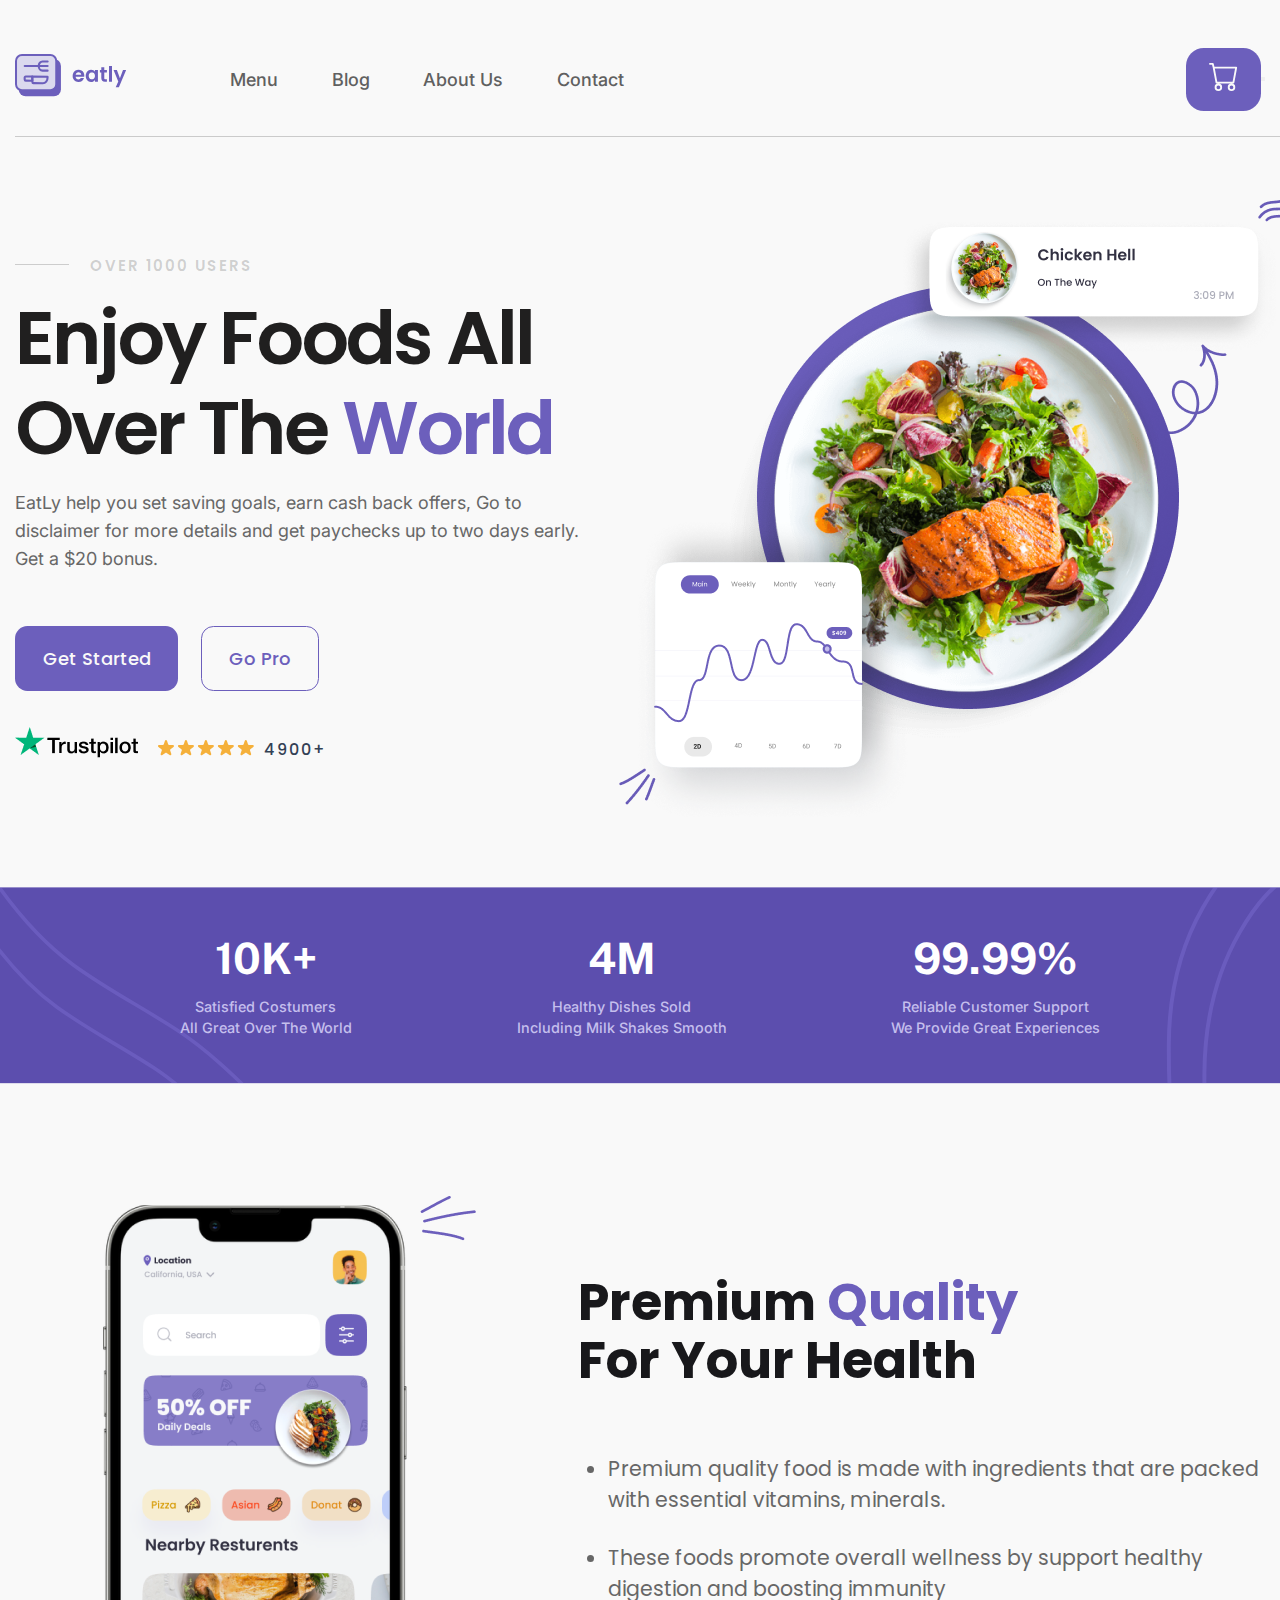
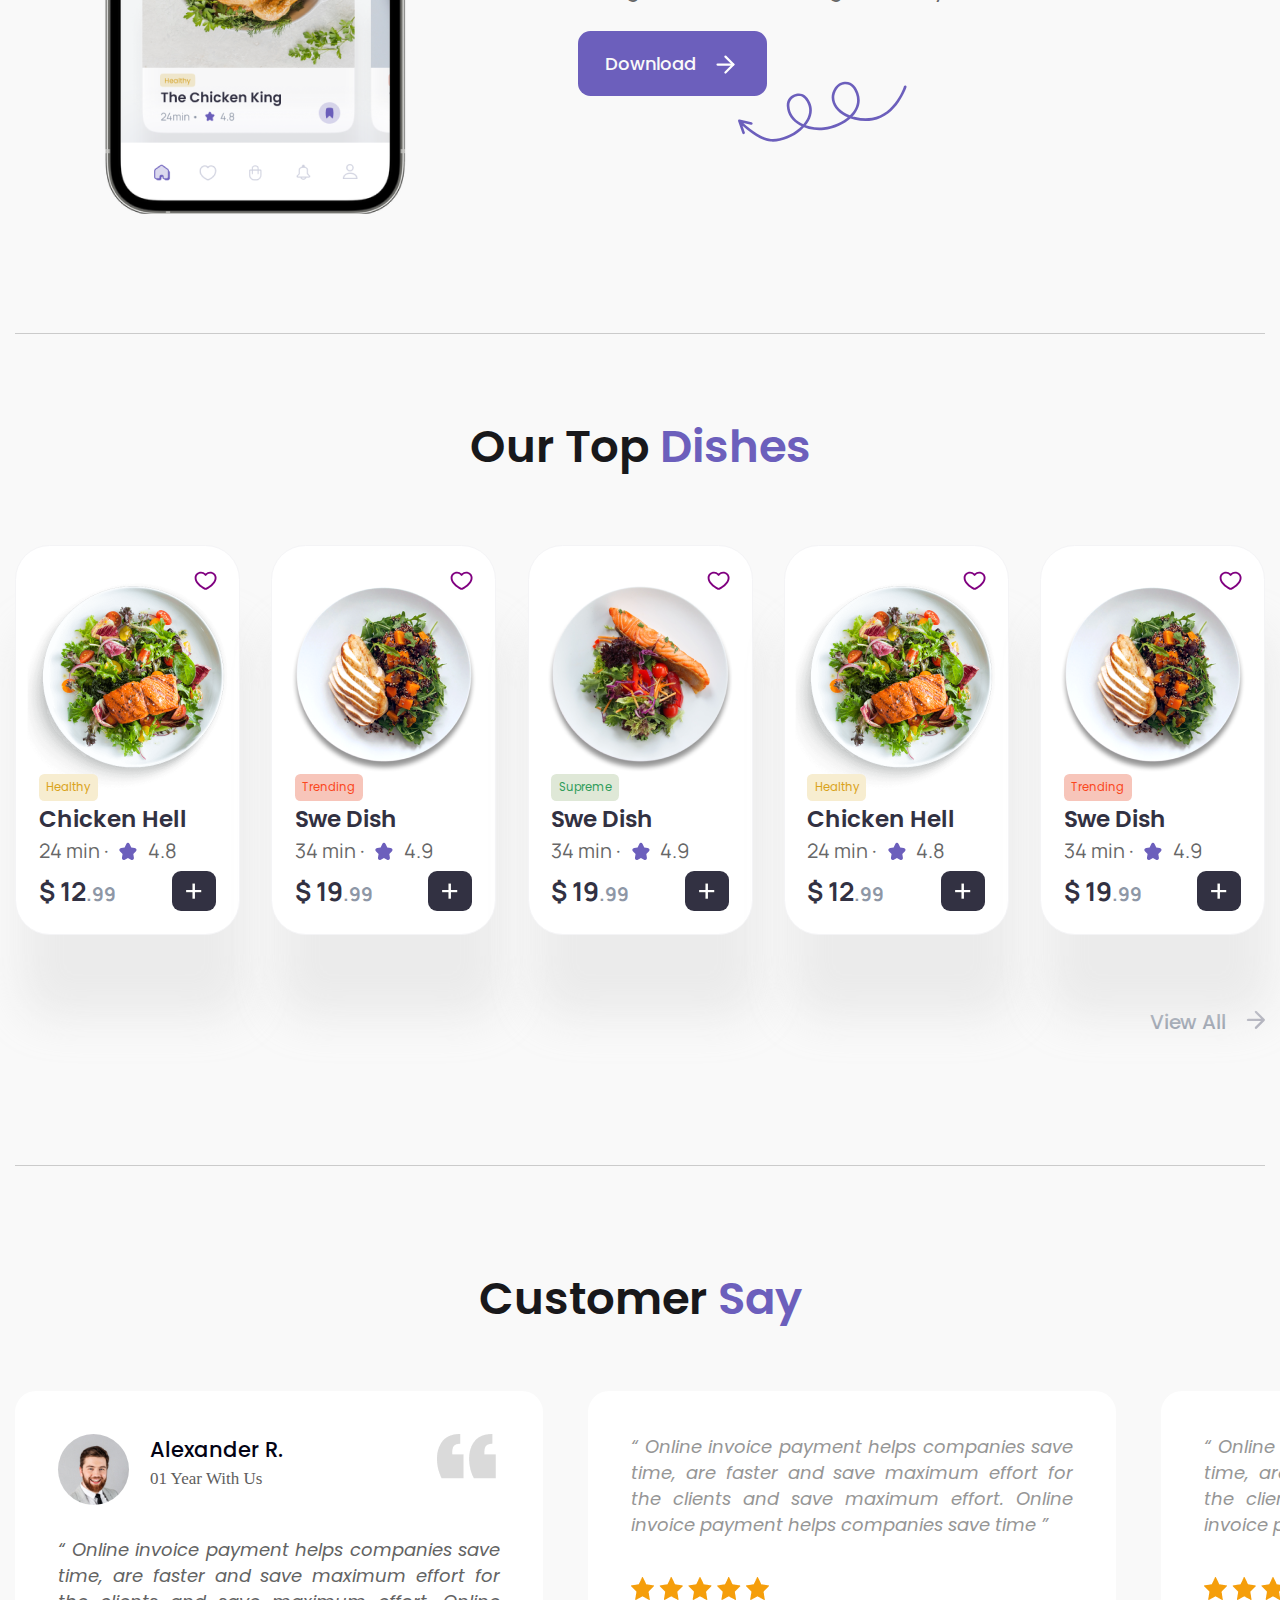
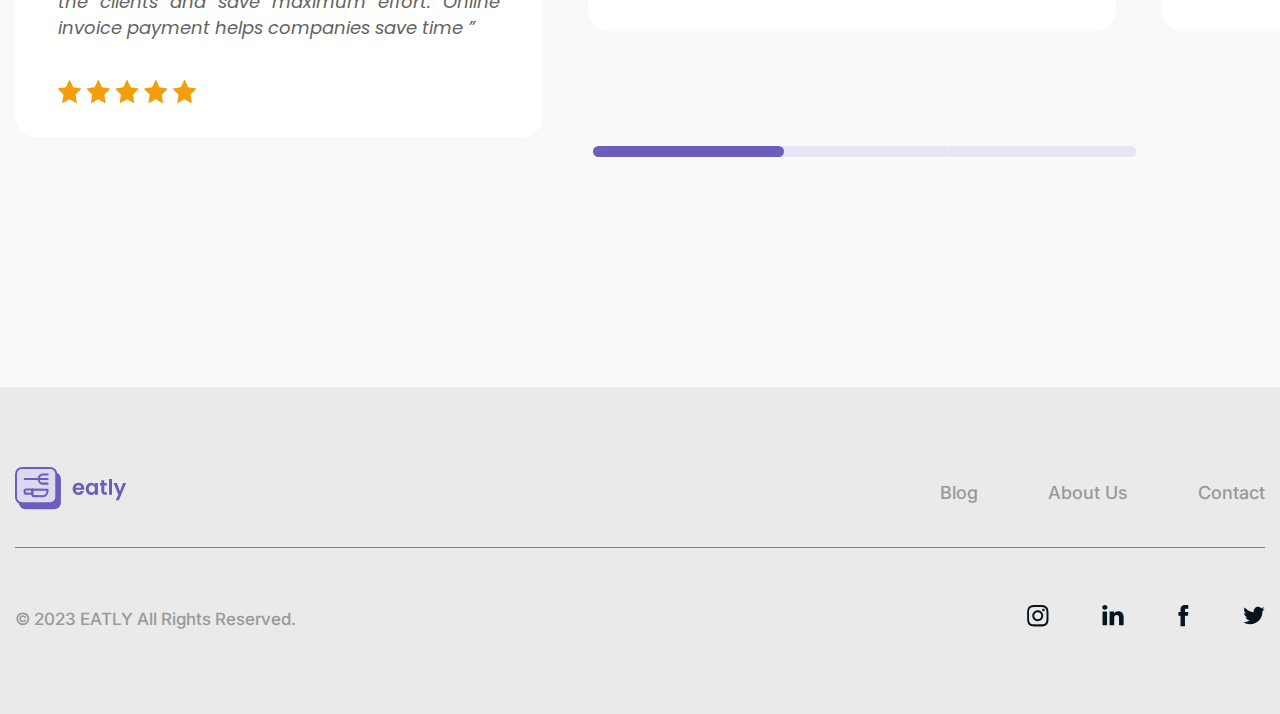
==== commit a29c20d5: "re padding + buttons font" ====
--- a/index.html
+++ b/index.html
@@ -19,11 +19,7 @@
                     <a href="/index.html" class="header__logo">
                         <img src="/img/Logo.svg" alt="Logo">
                     </a>
-                    <div class="navigation">
-                        <input type="checkbox" id="burger">
-                        <label for="burger">
-                            <span></span>
-                        </label>
+                    <div class="navigation">                        
                         <nav class="nav">
                             <ul class="menu">
                                 <li class="menu__item">
@@ -51,6 +47,9 @@
                             </button>
                         </a>
                     </div>
+                    <button class="header__burger">
+                        <span></span>
+                    </button>
                 </div>
             </div>
         </div>
@@ -65,8 +64,12 @@
                         <p class="promo__text">
                             EatLy help you set saving goals, earn cash back offers, Go to disclaimer for more details and get paychecks up to two days early. Get a $20 bonus.
                         </p>
-                        <button type="button" class="btn btn--get-started">Get Started</button>
-                        <button type="button" class="btn btn--Go-pro">Go Pro</button>
+                        <a href="/pages/menu.html">
+                            <button type="button" class="btn btn--get-started">Get Started</button>
+                        </a>
+                        <a href="https://play.google.com/store/apps?hl=ru&gl=US&pli=1">
+                            <button type="button" class="btn btn--Go-pro">Go Pro</button>
+                        </a>
                         <div class="promo__left_bottom">
                             <img class="promo__img" src="/img/trustpilot-1.png" alt="img">
                             <svg xmlns="http://www.w3.org/2000/svg" width="96" height="16" viewBox="0 0 96 16" fill="none">
@@ -116,13 +119,15 @@
                             <li>These foods promote overall wellness by support healthy digestion and boosting immunity</li>
                         </ul>
                         <div class="quality__button">
-                            <button type="button" class="btn btn--download">Download
+                            <a href="https://play.google.com/store/apps?hl=ru&gl=US&pli=1">
+                                <button type="button" class="btn btn--download">Download
                                 <span><svg width="29" height="28" viewBox="0 0 29 28" fill="none" xmlns="http://www.w3.org/2000/svg">
                                 <path d="M6.55469 13.5469H22.3588" stroke="white" stroke-width="2.25773" stroke-linecap="round" stroke-linejoin="round"/>
                                 <path d="M14.4561 5.64453L22.3581 13.5466L14.4561 21.4487" stroke="white" stroke-width="2.25773" stroke-linecap="round" stroke-linejoin="round"/>
                                 </svg>
                                 </span>
-                            </button>
+                                </button>
+                            </a>
                             <svg class='quality__decor-2' width="169" height="61" viewBox="0 0 169 61" xmlns="http://www.w3.org/2000/svg">
                                 <path d="M168.51 6.14524C168.736 5.44942 168.356 4.70168 167.66 4.4751C166.964 4.24854 166.216 4.62893 165.99 5.32475L168.51 6.14524ZM134.211 38.1393L134.417 39.4481L134.211 38.1393ZM94.9327 16.2392L96.2576 16.2287L94.9327 16.2392ZM106.699 2.00495L106.79 3.32679L106.699 2.00495ZM119.187 12.3894L117.941 12.8395L119.187 12.3894ZM85.8664 47.5723L86.0118 48.8893L85.8664 47.5723ZM50.0898 25.0035L51.4127 24.9278L50.0898 25.0035ZM58.6008 14.038L58.9272 15.3222L58.6008 14.038ZM32.8261 59.2674L32.9313 57.9466L32.8261 59.2674ZM1.37233 39.7189L1.67289 38.4284C1.20208 38.3187 0.708912 38.4742 0.386083 38.834C0.0632658 39.1938 -0.0379848 39.7009 0.121904 40.1571L1.37233 39.7189ZM12.9722 43.781C13.6849 43.947 14.3973 43.5038 14.5633 42.7911C14.7293 42.0784 14.2861 41.3661 13.5734 41.2001L12.9722 43.781ZM4.36582 52.266C4.60787 52.9566 5.3639 53.3202 6.05449 53.0782C6.74509 52.8362 7.10871 52.0801 6.86667 51.3895L4.36582 52.266ZM167.25 5.735C165.99 5.32475 165.99 5.32442 165.99 5.32421C165.99 5.32428 165.99 5.32417 165.99 5.32431C165.99 5.3246 165.99 5.32531 165.989 5.32646C165.989 5.32876 165.987 5.33277 165.985 5.33847C165.982 5.34989 165.975 5.36806 165.967 5.39279C165.95 5.44226 165.924 5.51796 165.889 5.61827C165.819 5.8189 165.711 6.11784 165.564 6.50209C165.271 7.27077 164.824 8.37969 164.214 9.72495C162.993 12.4182 161.123 16.0443 158.531 19.7794C153.33 27.276 145.345 35.0415 134.004 36.8304L134.417 39.4481C146.782 37.4974 155.317 29.0607 160.708 21.2901C163.413 17.3916 165.358 13.6179 166.628 10.8196C167.263 9.41912 167.73 8.2594 168.041 7.44588C168.196 7.03902 168.311 6.71848 168.389 6.49739C168.428 6.38683 168.457 6.30111 168.477 6.24188C168.487 6.21227 168.495 6.18927 168.5 6.1731C168.503 6.16501 168.505 6.15862 168.507 6.15398C168.508 6.15165 168.508 6.14976 168.509 6.1483C168.509 6.14757 168.509 6.14681 168.509 6.14644C168.509 6.14579 168.51 6.14524 167.25 5.735ZM134.004 36.8304C125.148 38.2275 115.647 36.5955 108.382 32.7941C101.099 28.9829 96.3124 23.1503 96.2576 16.2287L93.6077 16.2497C93.6732 24.5238 99.3941 31.0818 107.154 35.1421C114.932 39.212 125.01 40.9322 134.417 39.4481L134.004 36.8304ZM96.2576 16.2287C96.2416 14.2002 97.0816 11.0373 98.8904 8.32693C100.682 5.64226 103.304 3.56809 106.79 3.32679L106.607 0.683114C102.057 0.998027 98.7776 3.72199 96.6862 6.85591C94.6119 9.96411 93.587 13.6403 93.6077 16.2497L96.2576 16.2287ZM106.79 3.32679C110.087 3.09861 112.447 4.40049 114.211 6.284C116.015 8.20966 117.182 10.7376 117.941 12.8395L120.433 11.9393C119.629 9.71127 118.313 6.78656 116.145 4.47227C113.938 2.11582 110.836 0.390421 106.607 0.683114L106.79 3.32679ZM117.941 12.8395C120.967 21.2178 117.74 28.9549 111.233 34.9948C104.704 41.0555 95.0158 45.2291 85.721 46.2553L86.0118 48.8893C95.8117 47.8074 106.047 43.4237 113.036 36.937C120.047 30.4296 123.933 21.6293 120.433 11.9393L117.941 12.8395ZM85.721 46.2553C77.749 47.1355 69.3253 45.6514 62.824 41.9973C56.3496 38.3582 51.8532 32.6242 51.4127 24.9278L48.767 25.0792C49.2704 33.875 54.4526 40.3319 61.5256 44.3074C68.5717 48.2677 77.5643 49.822 86.0118 48.8893L85.721 46.2553ZM51.4127 24.9278C51.2745 22.5139 51.8549 20.4733 53.06 18.8788C54.2673 17.2812 56.1875 16.0186 58.9272 15.3222L58.2744 12.7539C55.074 13.5674 52.5855 15.1114 50.9458 17.281C49.3038 19.4536 48.5988 22.1407 48.767 25.0792L51.4127 24.9278ZM58.9272 15.3222C61.4325 14.6854 63.4587 15.1941 65.1694 16.4251C66.9338 17.6947 68.426 19.7842 69.6426 22.384L72.0428 21.2608C70.7277 18.4505 68.9935 15.912 66.7172 14.2741C64.3872 12.5975 61.5583 11.9191 58.2744 12.7539L58.9272 15.3222ZM69.6426 22.384C73.7169 31.0908 69.408 40.2171 61.3002 47.2331C53.2116 54.2323 41.8197 58.6546 32.9313 57.9466L32.7209 60.5882C42.4857 61.3661 54.5525 56.5765 63.0342 49.237C71.4965 41.9143 76.8694 31.5752 72.0428 21.2608L69.6426 22.384ZM32.9313 57.9466C26.0317 57.397 18.4366 52.7361 12.4277 48.014C9.45504 45.6779 6.93009 43.3751 5.14816 41.6558C4.25787 40.7968 3.55474 40.0851 3.07579 39.5899C2.83636 39.3423 2.65307 39.1489 2.53054 39.0185C2.46928 38.9533 2.42322 38.9038 2.39295 38.8711C2.3778 38.8548 2.36661 38.8426 2.35943 38.8348C2.35585 38.8309 2.35327 38.8281 2.3517 38.8264C2.35091 38.8256 2.35038 38.825 2.35011 38.8247C2.34997 38.8245 2.34996 38.8245 2.34988 38.8244C2.34994 38.8245 2.35004 38.8246 1.37233 39.7189C0.394615 40.6131 0.39485 40.6134 0.395158 40.6137C0.395344 40.6139 0.395711 40.6143 0.396083 40.6147C0.396828 40.6155 0.397834 40.6166 0.39909 40.618C0.401613 40.6208 0.405156 40.6246 0.409706 40.6295C0.418806 40.6394 0.431948 40.6537 0.449073 40.6722C0.48331 40.7091 0.533445 40.763 0.598903 40.8327C0.729812 40.9721 0.922037 41.1748 1.17093 41.4321C1.66864 41.9468 2.39344 42.6803 3.30813 43.5628C5.1362 45.3267 7.72958 47.6923 10.7903 50.0976C16.8481 54.8582 24.9799 59.9716 32.7209 60.5882L32.9313 57.9466ZM1.07177 41.0093L12.9722 43.781L13.5734 41.2001L1.67289 38.4284L1.07177 41.0093ZM0.121904 40.1571L4.36582 52.266L6.86667 51.3895L2.62275 39.2806L0.121904 40.1571Z" fill="#6C5FBC"/>
                             </svg>
--- a/css/style.css
+++ b/css/style.css
@@ -46,7 +46,7 @@
 }
 
 .header {
-  padding-top: 48px;
+  padding: 48px 0 25px;
   margin: 0 auto;
 }
 .header__row {
@@ -54,8 +54,7 @@
   flex-direction: row;
   height: 62.5px;
   align-items: center;
-  padding-bottom: 25px;
-  border-bottom: 1px solid #CBCBCB;
+  padding: 18px 0px;
 }
 .header__logo {
   margin-right: 103px;
@@ -96,7 +95,7 @@
 .btn {
   cursor: pointer;
   font-size: 18px;
-  font-family: "Inter", sans-serif;
+  font-family: "Poppins", sans-serif;
   font-weight: 700;
 }
 .btn--shop {
@@ -117,19 +116,24 @@
 .btn--shop:hover svg {
   fill: #6C5FBC;
 }
-.btn--login {
-  border: none;
-  background: #F9F9F9;
-  padding: 18px 26.7px;
+.btn--confirm {
+  background: #6C5FBC;
+  padding: 17.8px 26.7px;
+  border: 1px solid transparent;
+  border-radius: 17.8px;
+  color: #F9F9F9;
   line-height: 1.5;
   text-transform: capitalize;
-}
-.btn--login:hover {
-  color: #6C5FBC;
+  margin-left: 10px;
+  width: 125px;
+}
+.btn--confirm:hover {
+  background: #F9F9F9;
+  color: #6C5FBC;
+  border: 1px solid #6C5FBC;
 }
 .btn--get-started {
   background: #6C5FBC;
-  font-family: "Poppins", sans-serif;
   font-weight: 500;
   padding: 17.8px 26.7px;
   border: 1px solid transparent;
@@ -147,7 +151,6 @@
 .btn--Go-pro {
   border: 1.5px solid #6C5FBC;
   color: #6C5FBC;
-  font-family: "Poppins", sans-serif;
   font-weight: 500;
   border-radius: 12.4px;
   background: #F9F9F9;
@@ -162,7 +165,6 @@
 .btn--download {
   display: flex;
   background: #6C5FBC;
-  font-family: "Poppins", sans-serif;
   font-weight: 500;
   padding: 9px 26px;
   border: 1px solid transparent;
@@ -204,7 +206,6 @@
 }
 .btn--subscribe {
   background: #6C5FBC;
-  font-family: "Poppins", sans-serif;
   font-size: 15px;
   font-weight: 500;
   padding: 15px 24px;
@@ -258,7 +259,6 @@
 .btn--next-article {
   display: flex;
   background: #6C5FBC;
-  font-family: "Poppins", sans-serif;
   font-weight: 500;
   padding: 9px 26px;
   border: 1px solid transparent;
@@ -272,6 +272,14 @@
 .btn--next-article span {
   margin-left: 15px;
   margin-top: 10px;
+}
+.btn--next-article:hover {
+  background: #F9F9F9;
+  color: #6C5FBC;
+  border: 1px solid #6C5FBC;
+}
+.btn--next-article:hover span svg path {
+  stroke: #6C5FBC;
 }
 .btn--send {
   background: #6C5FBC;
@@ -313,10 +321,11 @@
 }
 
 .promo__row {
-  padding: 120px 0 130px;
+  padding: 120px 0;
   background: url("/img/promo-bg.png") no-repeat;
   background-position: center right;
   margin-right: -35px;
+  border-top: 1px solid #CBCBCB;
 }
 .promo__left {
   width: 570px;
@@ -383,11 +392,11 @@
   display: flex;
   flex-direction: row;
   justify-content: space-evenly;
+  padding: 50px 0;
 }
 .premimum__col {
   display: flex;
   flex-direction: column;
-  padding: 49px 0;
 }
 .premimum__title {
   color: #fff;
@@ -453,7 +462,6 @@
 .dishes__row {
   padding-top: 100px;
   padding-bottom: 120px;
-  border-top: 1px solid #CBCBCB;
   border-bottom: 1px solid #CBCBCB;
 }
 .dishes__title {
@@ -586,204 +594,17 @@
   right: 33%;
 }
 .dishes__pagemenu {
+  display: flex;
+  flex-direction: row;
+  justify-content: space-between;
   align-items: baseline;
-}
-
-.control__row {
-  padding: 100px 0 135px;
-  display: flex;
-  justify-content: space-between;
-}
-.control__left_title {
-  color: #18181B;
-  font-size: 51px;
-  font-weight: 700;
-  line-height: 58.2px;
-  text-transform: capitalize;
-  padding-bottom: 48px;
-}
-.control__left_title span {
-  color: #6C5FBC;
-}
-.control__cart {
-  display: flex;
-  flex-direction: column;
-  margin-bottom: 15px;
-  width: 345px;
-  height: 90px;
-}
-.control__cart-1 {
-  background: #fff url(/img/Food-1.png) no-repeat;
-  background-position: 20px;
-  border-radius: 12px;
-  background-size: 72px 72px;
-}
-.control__cart-2 {
-  background: #fff url(/img/Food-2.png) no-repeat;
-  background-position: 20px;
-  border-radius: 12px;
-  background-size: 72px 72px;
-}
-.control__cart-3 {
-  background: #fff url(/img/Food-3.png) no-repeat;
-  background-position: 20px;
-  border-radius: 12px;
-  background-size: 72px 72px;
-}
-.control__cart_title {
-  padding-left: 113px;
-  color: #323142;
-  font-size: 19px;
-  font-weight: 600;
-  line-height: 27px;
-  padding-top: 17px;
-}
-.control__cart_comment {
-  padding-left: 113px;
-  color: #323142;
-  font-size: 12.041px;
-  font-weight: 500;
-  line-height: 17px;
-}
-.control__cart_history {
-  color: #ACADB9;
-  font-size: 13px;
-  font-weight: 500;
-  line-height: 18.5px;
-  align-self: flex-end;
-  margin-right: 10px;
-  margin-bottom: 10px;
-}
-.control__purchases {
-  width: 535px;
-  background: #fff;
-  border-radius: 25px;
-  padding: 45px 37px;
-}
-.control__purchases_row {
-  display: flex;
-  flex-direction: row;
-  align-items: baseline;
-  justify-content: space-between;
-}
-.control__purchases_title {
-  color: #1A202C;
-  font-family: "Manrope", sans-serif;
-  font-size: 28px;
-  font-weight: 800;
-  line-height: 38px;
-  letter-spacing: 0.314px;
-}
-.control__purchases_choice {
-  color: #1A202C;
-  font-family: "Manrope", sans-serif;
-  font-size: 19px;
-  font-weight: 600;
-  line-height: 28px;
-  letter-spacing: 0.628px;
-  width: 176px;
-  padding: 12.5px 18.8px;
-  border-radius: 12.6px;
-  margin-bottom: 38px;
-  appearance: none;
-}
-.control__purchases_styleselect select {
-  background: url(/img/chevron-down.png) no-repeat center right;
-  background-position-x: 95%;
-}
-.control__purchases_styleselect select option {
-  font-family: "Manrope", sans-serif;
-  font-size: 16px;
-  line-height: 20px;
-  background: #fff;
-}
-.control__purchases_list {
-  display: flex;
-  flex-direction: column;
-}
-.control__purchases_item {
-  display: flex;
-  flex-wrap: wrap;
-  flex-direction: row;
-  gap: 19px;
-  background: #fff;
-  border: 1px solid #8E97A6;
-  border-radius: 19px;
-  padding: 25px;
-  margin-bottom: 22px;
-}
-.control__purchases_maininfo {
-  color: #1A202C;
-  font-family: "Manrope", sans-serif;
-  font-size: 19px;
-  font-weight: 800;
-  line-height: 28px;
-  letter-spacing: 0.628px;
-}
-.control__purchases_subinfo {
-  color: #A0AEC0;
-  font-family: "Manrope", sans-serif;
-  font-size: 16px;
-  font-weight: 500;
-  line-height: 23.5px;
-  letter-spacing: 0.628px;
-}
-.control__purchases_cost {
-  margin-left: auto;
-  color: #1A202C;
-  font-family: "Manrope", sans-serif;
-  font-size: 22px;
-  font-weight: 800;
-  line-height: 33px;
-  letter-spacing: 0.314px;
-  align-self: center;
-}
-.control__icon {
-  width: 50px;
-  height: 50px;
-  border-radius: 1570.588px;
-  display: flex;
-  align-items: center;
-  justify-content: center;
-}
-.control__icon-1 {
-  background: #F4F0FF;
-}
-.control__icon-2 {
-  background: #F2FDF6;
-}
-.control__bottom {
-  border: none;
-  background: none;
-  border-radius: 78.5px;
-  width: 100%;
-  height: 9.5px;
-}
-.control__bottom-1 {
-  background: #e7e5f4;
-}
-.control__bottom-2 {
-  background: #f9f4eb;
-}
-.control__bottom_purple {
-  height: 9.5px;
-  border-radius: 78.5px;
-  background: #6C5FBC;
-  width: 70%;
-}
-.control__bottom_orange {
-  height: 9.5px;
-  border-radius: 78.5px;
-  background-color: #FBAD18;
-  width: 60%;
 }
 
 .customer {
   overflow: hidden;
 }
 .customer__row {
-  padding: 116px 0 180px;
-  border-top: 1px solid #8E97A6;
+  padding: 120px 0 180px;
 }
 .customer__title {
   text-align: center;
@@ -882,11 +703,8 @@
   height: 346px;
 }
 
-.questions {
-  padding-top: 140px;
-}
 .questions__row {
-  padding-bottom: 170px;
+  padding: 175px 0;
 }
 .questions__header {
   position: relative;
@@ -899,7 +717,7 @@
 .questions__header_title {
   font-size: 45px;
   text-align: center;
-  padding-bottom: 85px;
+  padding-bottom: 97px;
   line-height: 54px;
 }
 .questions__header_title span {
@@ -942,7 +760,7 @@
 }
 
 .footer {
-  padding: 96px 0 82px;
+  padding: 80px 0;
   background: #EAEAEA;
 }
 .footer__row {
@@ -992,8 +810,8 @@
   align-self: end;
 }
 
-.blog {
-  padding-top: 120px;
+.blog__row {
+  padding: 100px 0 120px;
 }
 .blog__title {
   font-size: 45px;
@@ -1011,7 +829,6 @@
   padding-bottom: 34px;
 }
 .blog__cards {
-  padding-bottom: 120px;
   display: grid;
   grid-template-columns: auto auto auto;
   row-gap: 80px;
@@ -1097,10 +914,10 @@
 }
 
 .content {
-  padding-bottom: 180px;
+  padding-bottom: 160px;
 }
 .content__row {
-  padding-top: 125px;
+  padding-top: 120px;
 }
 .content__title {
   color: #252525;
@@ -1161,66 +978,6 @@
   padding-top: 55px;
   margin-left: 20px;
   list-style: disc;
-}
-
-.rate {
-  padding: 50px 65px;
-  border-radius: 15px;
-  background: #F9F9F9;
-}
-.rate__top {
-  display: flex;
-  justify-content: space-between;
-  gap: 200px;
-}
-.rate__top_title {
-  color: #282828;
-  font-size: 40px;
-  font-weight: 600;
-  line-height: 48px;
-  letter-spacing: -1px;
-  padding-bottom: 25px;
-}
-.rate__top_sub {
-  color: #6E757C;
-  font-family: Inter;
-  font-size: 16px;
-  font-weight: 500;
-  line-height: 24px;
-}
-.rate__top-1 {
-  width: 40%;
-}
-.rate__top-2, .rate__top-3 {
-  width: 30%;
-}
-.rate__middle {
-  display: flex;
-  padding: 40px auto;
-  color: #272E35;
-  font-weight: 600;
-}
-.rate__middle_curency {
-  font-size: 24px;
-  line-height: 32px;
-  vertical-align: super;
-}
-.rate__middle_sale {
-  font-size: 64px;
-  line-height: 72px;
-}
-.rate__middle_period {
-  color: #6E757C;
-  font-family: Inter;
-  font-size: 16px;
-  font-weight: 500;
-  line-height: 24px;
-}
-.rate__middle-1 {
-  width: 40%;
-}
-.rate__middle-2, .rate__middle-3 {
-  width: 30%;
 }
 
 .getsupersale {
@@ -1275,8 +1032,7 @@
 }
 
 .map {
-  padding-top: 80px;
-  border: 0;
+  padding-top: 120px;
 }
 
 .shopping {
@@ -1351,6 +1107,7 @@
   justify-content: center;
   align-items: center;
   padding-right: 57px;
+  gap: 8.5px;
 }
 .shopping__item_counter {
   height: 31.5px;
@@ -1398,6 +1155,23 @@
 .shopping__item_counter-raise svg {
   fill: #F9F9F9;
 }
+.shopping__item_subtitle {
+  font-weight: 600;
+  font-size: 22px;
+  line-height: 31px;
+  color: #323142;
+}
+.shopping__item_price {
+  font-weight: 600;
+  font-size: 18px;
+  line-height: 25px;
+  color: #323142;
+}
+.shopping__item_price-total {
+  font-weight: 600;
+  font-size: 16px;
+  line-height: 22px;
+}
 .shopping__item:nth-child(1) {
   background: #fff url(/img/Food-1.png) no-repeat;
   background-size: 100px 100px;
@@ -1455,7 +1229,7 @@
 }
 
 .support {
-  padding: 210px 0;
+  padding: 120px 0;
 }
 .support__row {
   display: flex;
@@ -1538,8 +1312,142 @@
   text-transform: uppercase;
 }
 
+.about {
+  padding: 80px 0;
+}
+.about__row {
+  width: 70%;
+  margin: 0 auto;
+}
+.about__title {
+  text-align: center;
+  text-transform: capitalize;
+  font-weight: 700;
+  font-size: 48px;
+  line-height: 52px;
+}
+.about__text, .about__delivery {
+  color: #252525;
+  font-size: 36px;
+  font-weight: 500;
+  line-height: 44.5px;
+  margin-top: 30px;
+  text-align: center;
+}
+.about__list, .about__info_title, .about__time {
+  color: #6C5FBC;
+  font-size: 33px;
+  font-weight: 600;
+  line-height: 44.5px;
+  text-transform: capitalize;
+  padding: 35px auto;
+  margin-top: 50px;
+  margin-bottom: 25px;
+}
+.about__list li {
+  color: #252525;
+  font-size: 22px;
+  font-weight: 400;
+  line-height: 44.5px;
+  margin-left: 50px;
+  list-style: url("/img/like.svg");
+}
+.about__info_tel, .about__time_hour {
+  color: #252525;
+  font-size: 22px;
+  font-weight: 400;
+  line-height: 44.5px;
+  margin-left: 50px;
+}
+
+.popup__row {
+  display: flex;
+  flex-direction: row;
+}
+.popup__left {
+  display: flex;
+  flex-direction: column;
+  width: 50%;
+  height: 750px;
+}
+.popup__left_form {
+  margin-top: 90px;
+  display: flex;
+  flex-direction: column;
+  align-items: center;
+  gap: 25px;
+}
+.popup__left_logo {
+  margin-top: 20px;
+}
+.popup__left_title {
+  font-weight: 600;
+  font-size: 35px;
+  line-height: 44px;
+  letter-spacing: -0.04em;
+  color: #323142;
+}
+.popup__left input {
+  width: 385px;
+  height: 75px;
+  border: none;
+  border-radius: 14.2px;
+  padding-left: 91px;
+  outline: 0;
+}
+.popup__left input[type=number]::-webkit-outer-spin-button,
+.popup__left input[type=number]::-webkit-inner-spin-button {
+  -webkit-appearance: none;
+  margin: 0;
+}
+.popup__left input[type=number] {
+  -moz-appearance: textfield;
+  appearance: textfield;
+}
+.popup .input-name {
+  background: #EDEDED url(/img/UserIcon.svg) no-repeat;
+  background-position: 28.5px 50%;
+}
+.popup .input-email {
+  background: #EDEDED url(/img/Email.svg) no-repeat;
+  background-position: 28.5px 50%;
+}
+.popup .input-phone {
+  background: #EDEDED url(/img/mobile.svg) no-repeat;
+  background-size: 19px;
+  background-position: 28.5px 50%;
+}
+.popup__right {
+  display: flex;
+  flex-direction: column;
+  background: #6C5FBC url(/img/promo-bg.png) no-repeat;
+  background-position: 50% 20%;
+  background-size: 550px;
+  width: 50%;
+  justify-content: end;
+  align-items: center;
+  padding-bottom: 25px;
+}
+.popup__right_title {
+  font-weight: 800;
+  font-size: 40px;
+  line-height: 44px;
+  text-align: center;
+  color: #fff;
+}
+.popup__right_text {
+  width: 500px;
+  font-weight: 500;
+  font-size: 14px;
+  line-height: 21px;
+  text-align: center;
+  letter-spacing: 0.2px;
+  color: #fff;
+  padding-top: 15px;
+}
+
 .supersale {
-  padding-top: 80px;
+  padding-top: 120px;
   display: flex;
   flex-direction: row;
   gap: 112px;
@@ -1751,10 +1659,4 @@
   font-size: 10.5px;
   line-height: 30px;
   color: #C2C3CB;
-}
-
-.dishes__pagemenu {
-  display: flex;
-  flex-direction: row;
-  justify-content: space-between;
 }/*# sourceMappingURL=style.css.map */--- a/css/media.css
+++ b/css/media.css
@@ -70,38 +70,9 @@
     width: 31px;
     height: 28px;
   }
-  .control__purchases_title {
-    font-size: 20.1px;
-  }
-  .control__purchases_choice, .control__purchases_styleselect select option {
-    font-size: 13.5px;
-  }
-  .control__purchases_cost {
-    font-size: 15.6px;
-  }
-  .control__purchases_maininfo {
-    font-size: 11.2px;
-  }
-  .control__purchases {
-    padding: 32px 27px;
-  }
-  .control__cart_title {
-    font-size: 13.5px;
-    padding-left: 80px;
-    padding-top: 12px;
-  }
-  .control__cart_comment {
-    font-size: 8.5px;
-    padding-left: 80px;
-  }
-  .control__cart_history {
-    font-size: 9.3px;
-    margin-top: -20px;
-    padding-bottom: 7px;
-  }
-  .control__cart {
-    width: 245px;
-    height: 63px;
+  .supersale__row_img {
+    width: 195px;
+    height: 195px;
   }
   .customer__item_name {
     font-size: 14.8px;
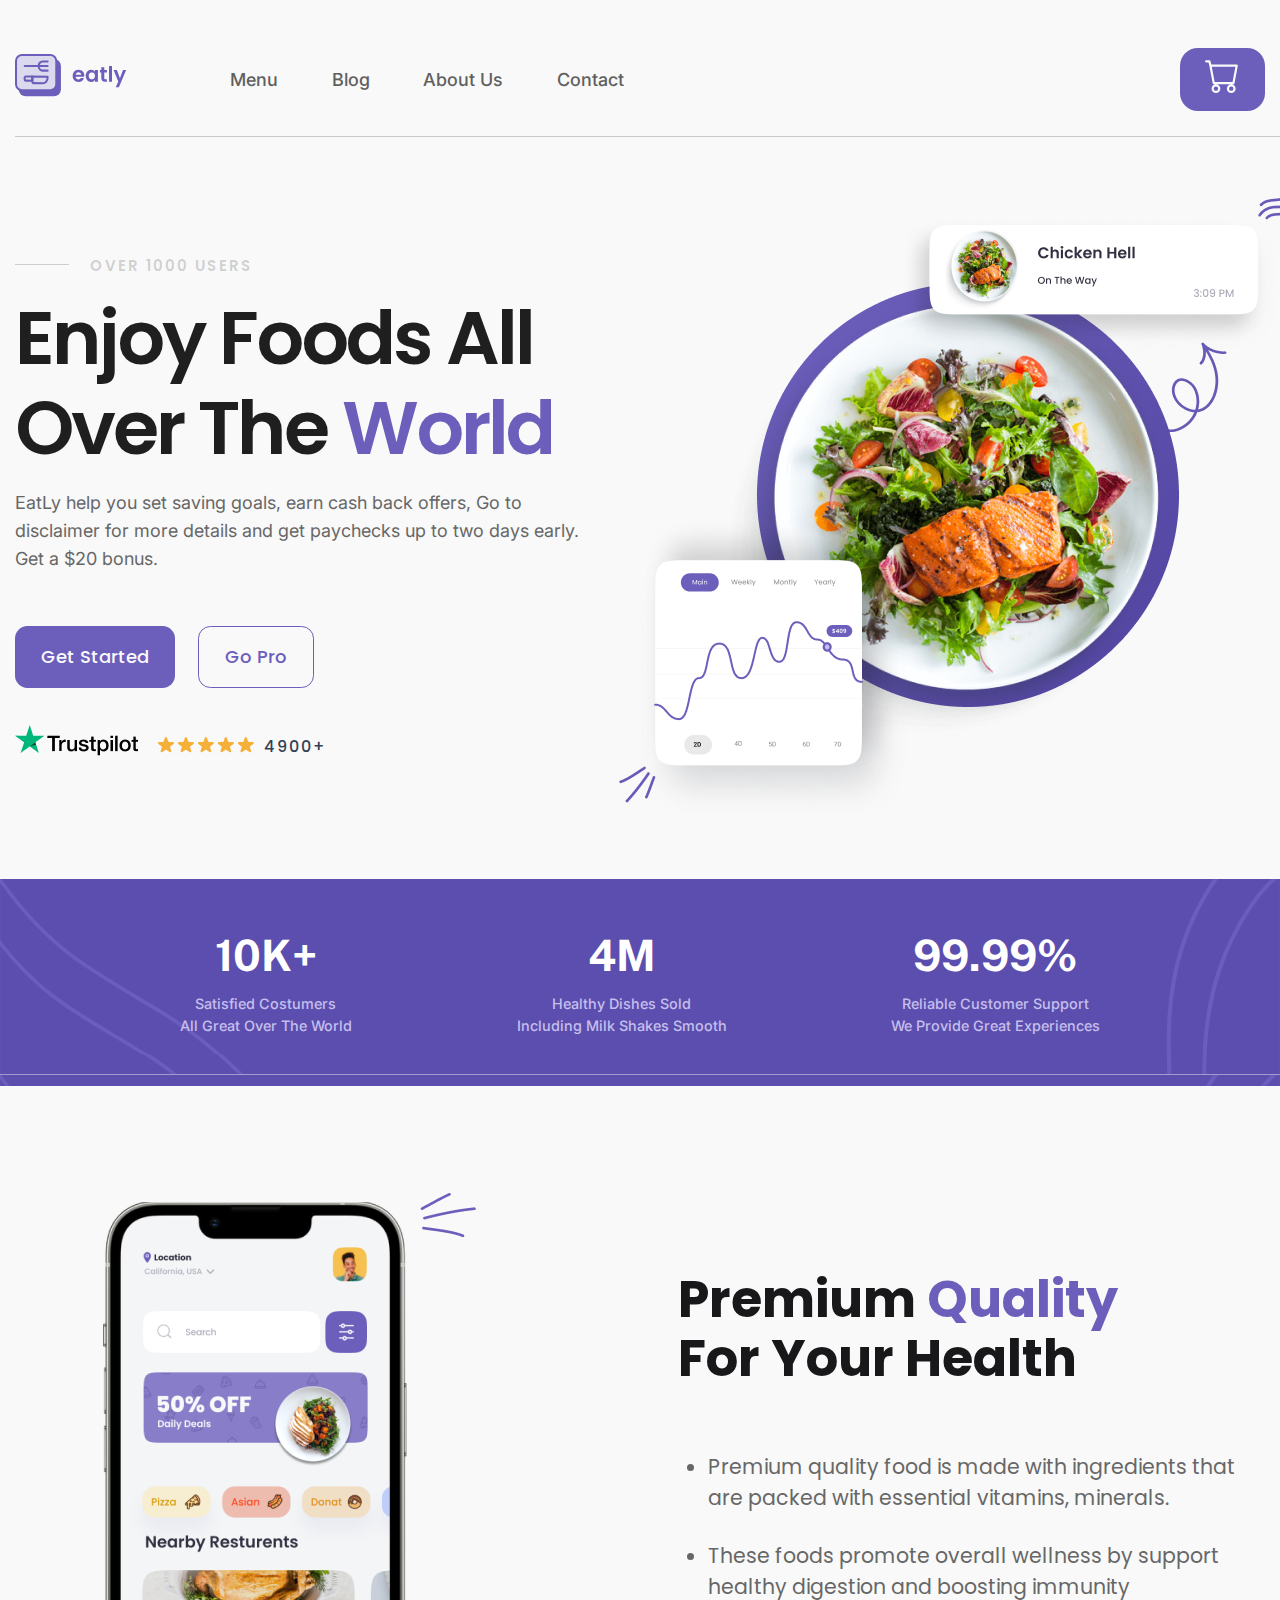
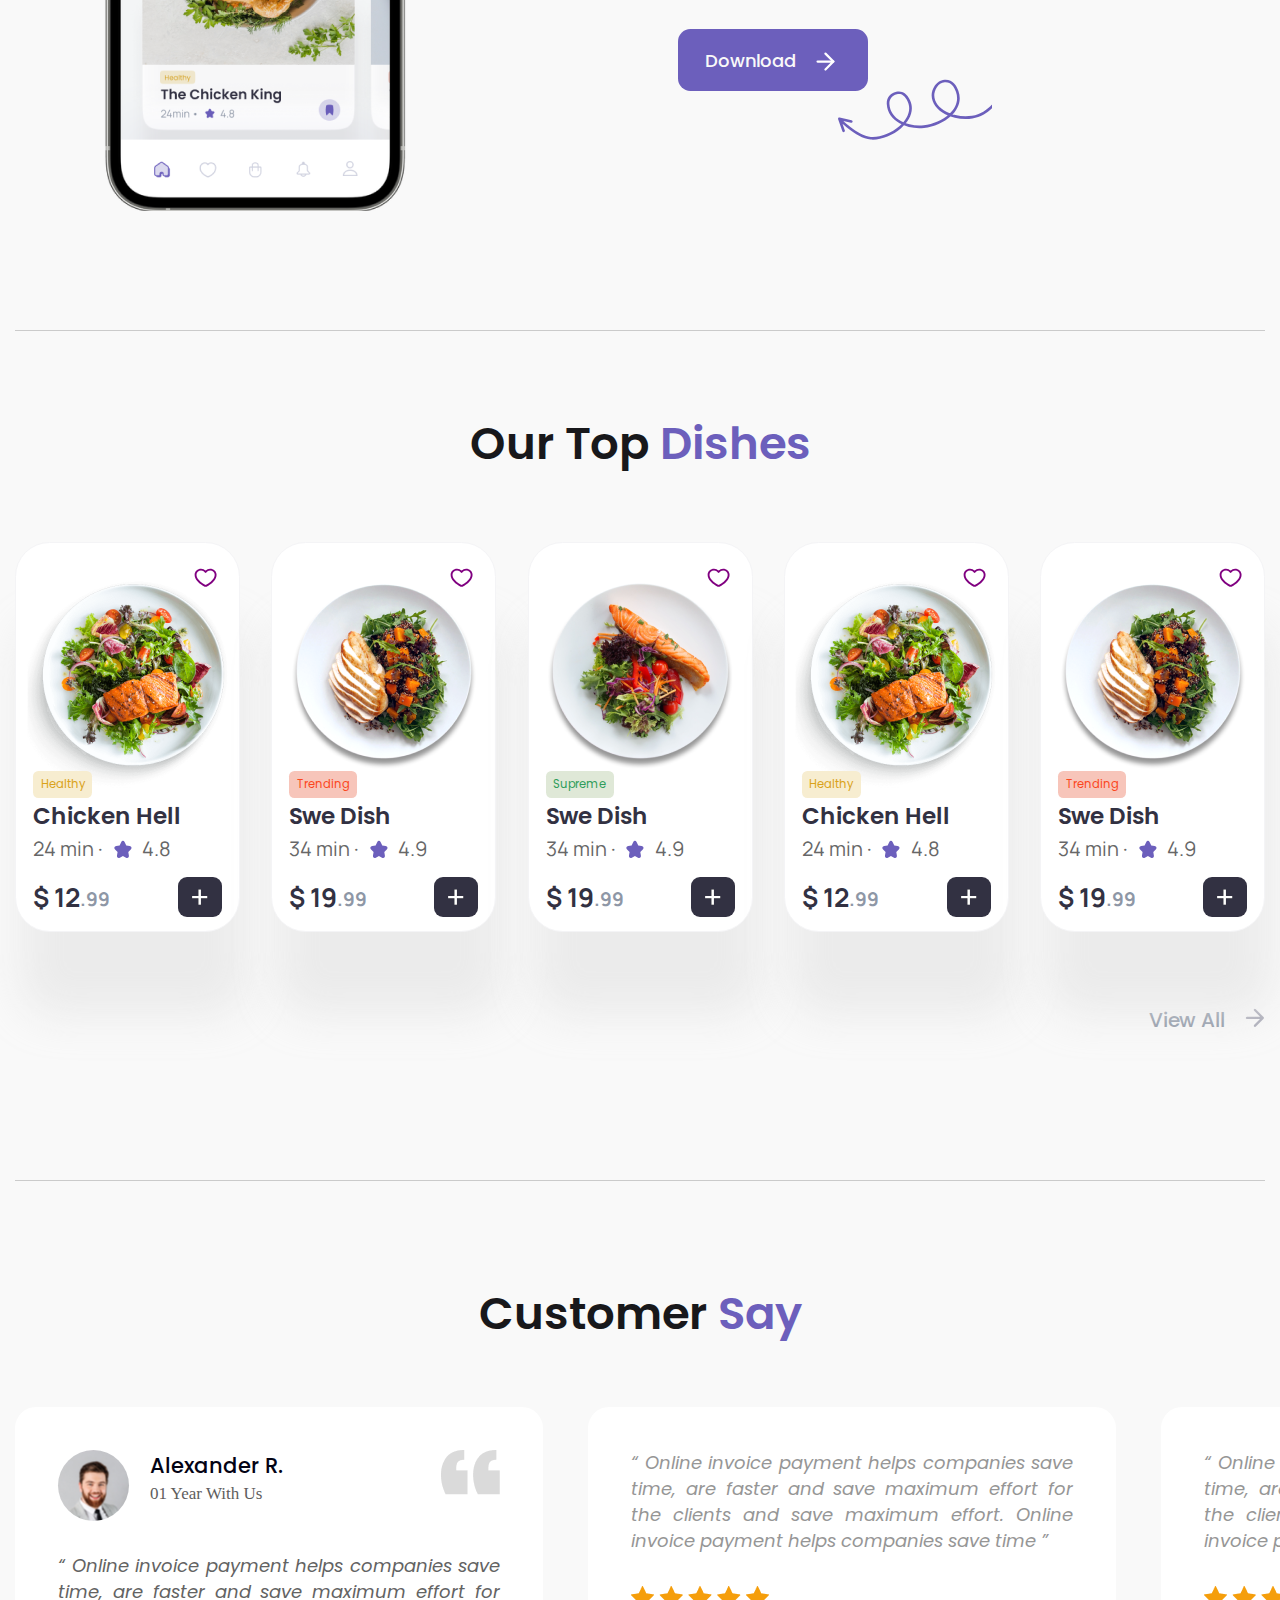
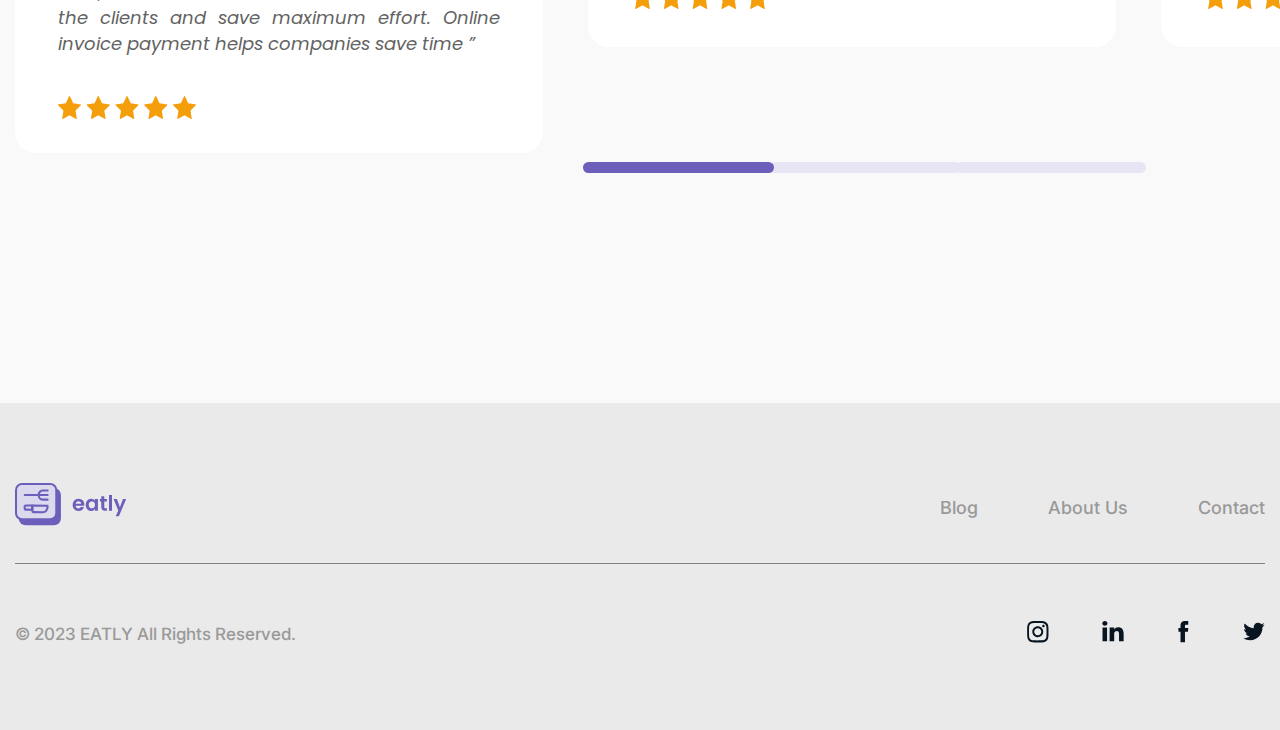
==== commit 8d3bb347: "add adaptive tablet + re scss dextop" ====
--- a/index.html
+++ b/index.html
@@ -128,7 +128,7 @@
                                 </span>
                                 </button>
                             </a>
-                            <svg class='quality__decor-2' width="169" height="61" viewBox="0 0 169 61" xmlns="http://www.w3.org/2000/svg">
+                            <svg class='quality__decor-2' width="154" height="87" viewBox="0 0 154 87" xmlns="http://www.w3.org/2000/svg">
                                 <path d="M168.51 6.14524C168.736 5.44942 168.356 4.70168 167.66 4.4751C166.964 4.24854 166.216 4.62893 165.99 5.32475L168.51 6.14524ZM134.211 38.1393L134.417 39.4481L134.211 38.1393ZM94.9327 16.2392L96.2576 16.2287L94.9327 16.2392ZM106.699 2.00495L106.79 3.32679L106.699 2.00495ZM119.187 12.3894L117.941 12.8395L119.187 12.3894ZM85.8664 47.5723L86.0118 48.8893L85.8664 47.5723ZM50.0898 25.0035L51.4127 24.9278L50.0898 25.0035ZM58.6008 14.038L58.9272 15.3222L58.6008 14.038ZM32.8261 59.2674L32.9313 57.9466L32.8261 59.2674ZM1.37233 39.7189L1.67289 38.4284C1.20208 38.3187 0.708912 38.4742 0.386083 38.834C0.0632658 39.1938 -0.0379848 39.7009 0.121904 40.1571L1.37233 39.7189ZM12.9722 43.781C13.6849 43.947 14.3973 43.5038 14.5633 42.7911C14.7293 42.0784 14.2861 41.3661 13.5734 41.2001L12.9722 43.781ZM4.36582 52.266C4.60787 52.9566 5.3639 53.3202 6.05449 53.0782C6.74509 52.8362 7.10871 52.0801 6.86667 51.3895L4.36582 52.266ZM167.25 5.735C165.99 5.32475 165.99 5.32442 165.99 5.32421C165.99 5.32428 165.99 5.32417 165.99 5.32431C165.99 5.3246 165.99 5.32531 165.989 5.32646C165.989 5.32876 165.987 5.33277 165.985 5.33847C165.982 5.34989 165.975 5.36806 165.967 5.39279C165.95 5.44226 165.924 5.51796 165.889 5.61827C165.819 5.8189 165.711 6.11784 165.564 6.50209C165.271 7.27077 164.824 8.37969 164.214 9.72495C162.993 12.4182 161.123 16.0443 158.531 19.7794C153.33 27.276 145.345 35.0415 134.004 36.8304L134.417 39.4481C146.782 37.4974 155.317 29.0607 160.708 21.2901C163.413 17.3916 165.358 13.6179 166.628 10.8196C167.263 9.41912 167.73 8.2594 168.041 7.44588C168.196 7.03902 168.311 6.71848 168.389 6.49739C168.428 6.38683 168.457 6.30111 168.477 6.24188C168.487 6.21227 168.495 6.18927 168.5 6.1731C168.503 6.16501 168.505 6.15862 168.507 6.15398C168.508 6.15165 168.508 6.14976 168.509 6.1483C168.509 6.14757 168.509 6.14681 168.509 6.14644C168.509 6.14579 168.51 6.14524 167.25 5.735ZM134.004 36.8304C125.148 38.2275 115.647 36.5955 108.382 32.7941C101.099 28.9829 96.3124 23.1503 96.2576 16.2287L93.6077 16.2497C93.6732 24.5238 99.3941 31.0818 107.154 35.1421C114.932 39.212 125.01 40.9322 134.417 39.4481L134.004 36.8304ZM96.2576 16.2287C96.2416 14.2002 97.0816 11.0373 98.8904 8.32693C100.682 5.64226 103.304 3.56809 106.79 3.32679L106.607 0.683114C102.057 0.998027 98.7776 3.72199 96.6862 6.85591C94.6119 9.96411 93.587 13.6403 93.6077 16.2497L96.2576 16.2287ZM106.79 3.32679C110.087 3.09861 112.447 4.40049 114.211 6.284C116.015 8.20966 117.182 10.7376 117.941 12.8395L120.433 11.9393C119.629 9.71127 118.313 6.78656 116.145 4.47227C113.938 2.11582 110.836 0.390421 106.607 0.683114L106.79 3.32679ZM117.941 12.8395C120.967 21.2178 117.74 28.9549 111.233 34.9948C104.704 41.0555 95.0158 45.2291 85.721 46.2553L86.0118 48.8893C95.8117 47.8074 106.047 43.4237 113.036 36.937C120.047 30.4296 123.933 21.6293 120.433 11.9393L117.941 12.8395ZM85.721 46.2553C77.749 47.1355 69.3253 45.6514 62.824 41.9973C56.3496 38.3582 51.8532 32.6242 51.4127 24.9278L48.767 25.0792C49.2704 33.875 54.4526 40.3319 61.5256 44.3074C68.5717 48.2677 77.5643 49.822 86.0118 48.8893L85.721 46.2553ZM51.4127 24.9278C51.2745 22.5139 51.8549 20.4733 53.06 18.8788C54.2673 17.2812 56.1875 16.0186 58.9272 15.3222L58.2744 12.7539C55.074 13.5674 52.5855 15.1114 50.9458 17.281C49.3038 19.4536 48.5988 22.1407 48.767 25.0792L51.4127 24.9278ZM58.9272 15.3222C61.4325 14.6854 63.4587 15.1941 65.1694 16.4251C66.9338 17.6947 68.426 19.7842 69.6426 22.384L72.0428 21.2608C70.7277 18.4505 68.9935 15.912 66.7172 14.2741C64.3872 12.5975 61.5583 11.9191 58.2744 12.7539L58.9272 15.3222ZM69.6426 22.384C73.7169 31.0908 69.408 40.2171 61.3002 47.2331C53.2116 54.2323 41.8197 58.6546 32.9313 57.9466L32.7209 60.5882C42.4857 61.3661 54.5525 56.5765 63.0342 49.237C71.4965 41.9143 76.8694 31.5752 72.0428 21.2608L69.6426 22.384ZM32.9313 57.9466C26.0317 57.397 18.4366 52.7361 12.4277 48.014C9.45504 45.6779 6.93009 43.3751 5.14816 41.6558C4.25787 40.7968 3.55474 40.0851 3.07579 39.5899C2.83636 39.3423 2.65307 39.1489 2.53054 39.0185C2.46928 38.9533 2.42322 38.9038 2.39295 38.8711C2.3778 38.8548 2.36661 38.8426 2.35943 38.8348C2.35585 38.8309 2.35327 38.8281 2.3517 38.8264C2.35091 38.8256 2.35038 38.825 2.35011 38.8247C2.34997 38.8245 2.34996 38.8245 2.34988 38.8244C2.34994 38.8245 2.35004 38.8246 1.37233 39.7189C0.394615 40.6131 0.39485 40.6134 0.395158 40.6137C0.395344 40.6139 0.395711 40.6143 0.396083 40.6147C0.396828 40.6155 0.397834 40.6166 0.39909 40.618C0.401613 40.6208 0.405156 40.6246 0.409706 40.6295C0.418806 40.6394 0.431948 40.6537 0.449073 40.6722C0.48331 40.7091 0.533445 40.763 0.598903 40.8327C0.729812 40.9721 0.922037 41.1748 1.17093 41.4321C1.66864 41.9468 2.39344 42.6803 3.30813 43.5628C5.1362 45.3267 7.72958 47.6923 10.7903 50.0976C16.8481 54.8582 24.9799 59.9716 32.7209 60.5882L32.9313 57.9466ZM1.07177 41.0093L12.9722 43.781L13.5734 41.2001L1.67289 38.4284L1.07177 41.0093ZM0.121904 40.1571L4.36582 52.266L6.86667 51.3895L2.62275 39.2806L0.121904 40.1571Z" fill="#6C5FBC"/>
                             </svg>
     
--- a/css/style.css
+++ b/css/style.css
@@ -40,7 +40,6 @@
 }
 
 .container {
-  width: 90%;
   width: 1250px;
   margin: 0 auto;
 }
@@ -68,6 +67,9 @@
 .header__button {
   margin-left: auto;
   display: flex;
+}
+.header__burger {
+  display: none;
 }
 
 .navigation {
@@ -97,17 +99,19 @@
   font-size: 18px;
   font-family: "Poppins", sans-serif;
   font-weight: 700;
+  height: 62.5px;
+  border: 0;
+  border: 1px solid transparent;
 }
 .btn--shop {
-  border: 0;
   background: #6C5FBC;
-  border: 1px solid transparent;
+  width: 85px;
   border-radius: 17.8px;
-  height: 62.5px;
-  width: 75px;
 }
 .btn--shop svg {
   fill: #F9F9F9;
+  width: 35px;
+  height: 35px;
 }
 .btn--shop:hover {
   background: #F9F9F9;
@@ -118,14 +122,12 @@
 }
 .btn--confirm {
   background: #6C5FBC;
-  padding: 17.8px 26.7px;
-  border: 1px solid transparent;
   border-radius: 17.8px;
   color: #F9F9F9;
   line-height: 1.5;
   text-transform: capitalize;
-  margin-left: 10px;
-  width: 125px;
+  width: 385px;
+  height: 77px;
 }
 .btn--confirm:hover {
   background: #F9F9F9;
@@ -135,8 +137,7 @@
 .btn--get-started {
   background: #6C5FBC;
   font-weight: 500;
-  padding: 17.8px 26.7px;
-  border: 1px solid transparent;
+  width: 160px;
   border-radius: 12.4px;
   color: #F9F9F9;
   line-height: 1.5;
@@ -152,9 +153,9 @@
   border: 1.5px solid #6C5FBC;
   color: #6C5FBC;
   font-weight: 500;
+  width: 116px;
   border-radius: 12.4px;
   background: #F9F9F9;
-  padding: 18px 26.7px;
   line-height: 1.5;
   text-transform: capitalize;
 }
@@ -166,13 +167,13 @@
   display: flex;
   background: #6C5FBC;
   font-weight: 500;
-  padding: 9px 26px;
-  border: 1px solid transparent;
+  width: 190px;
   border-radius: 12.4px;
   color: #F9F9F9;
   line-height: 1.5;
   text-transform: capitalize;
   align-items: center;
+  justify-content: center;
 }
 .btn--download span {
   margin-left: 15px;
@@ -187,10 +188,8 @@
   stroke: #6C5FBC;
 }
 .btn--view-all {
-  padding-top: 65px;
   display: flex;
   background: none;
-  border: none;
   color: #ACADB9;
   font-size: 20px;
   font-weight: 500;
@@ -208,9 +207,7 @@
   background: #6C5FBC;
   font-size: 15px;
   font-weight: 500;
-  padding: 15px 24px;
-  border: 1px solid transparent;
-  outline: none;
+  width: 135px;
   border-radius: 12.4px;
   color: #F9F9F9;
   line-height: 1.5;
@@ -224,8 +221,6 @@
 }
 .btn--apply {
   background: #6C5FBC;
-  padding: 19.5px 0;
-  border: 1px solid transparent;
   border-radius: 17.8px;
   color: #F9F9F9;
   line-height: 1.5;
@@ -243,8 +238,8 @@
 }
 .btn--apply-coupon {
   width: 130px;
+  height: 70px;
   background: #6C5FBC;
-  border: 1px solid transparent;
   border-radius: 17.8px;
   color: #F9F9F9;
   line-height: 1.5;
@@ -260,13 +255,13 @@
   display: flex;
   background: #6C5FBC;
   font-weight: 500;
-  padding: 9px 26px;
-  border: 1px solid transparent;
+  width: 200px;
   border-radius: 12.4px;
   color: #F9F9F9;
   line-height: 1.5;
   text-transform: capitalize;
   align-items: center;
+  justify-content: center;
   height: 80px;
 }
 .btn--next-article span {
@@ -283,14 +278,12 @@
 }
 .btn--send {
   background: #6C5FBC;
-  padding: 19.5px 0;
-  border: 1px solid transparent;
   border-radius: 17.8px;
   color: #F9F9F9;
   line-height: 1.5;
   text-transform: capitalize;
   width: 100%;
-  margin-top: 39px;
+  height: 77px;
   font-size: 21px;
   font-weight: 600;
   letter-spacing: -0.137px;
@@ -302,13 +295,12 @@
 }
 .btn--payment {
   background: #6C5FBC;
-  padding: 19.5px 0;
-  border: 1px solid transparent;
   border-radius: 17.8px;
   color: #F9F9F9;
   line-height: 1.5;
   text-transform: capitalize;
   width: 100%;
+  height: 77px;
   margin-top: 39px;
   font-size: 21px;
   font-weight: 600;
@@ -426,7 +418,7 @@
   border-bottom: 1px solid #CBCBCB;
 }
 .quality__col {
-  margin-left: 45%;
+  margin-left: 53%;
   position: relative;
 }
 .quality__title {
@@ -478,6 +470,7 @@
   justify-content: space-between;
   gap: 30px;
   flex-wrap: nowrap;
+  margin-bottom: 65.36px;
 }
 .dishes__item {
   width: 225px;
@@ -542,7 +535,7 @@
 }
 .dishes__category_card {
   margin-top: 225px;
-  margin-left: 22.5px;
+  padding: 0 17px;
 }
 .dishes__subtitle a {
   color: #323142;
@@ -556,8 +549,7 @@
   font-size: 20px;
   line-height: 26px;
   display: flex;
-  padding-right: 6.5px;
-  flex-wrap: wrap;
+  margin-bottom: 7px;
 }
 .dishes__comment_star {
   padding-left: 6.5px;
@@ -570,6 +562,7 @@
   font-size: 25.936px;
   font-weight: 700;
   line-height: 40.345px;
+  align-items: center;
 }
 .dishes__price_sub {
   color: #8E97A6;
@@ -582,9 +575,7 @@
   background: #323142 url(/img/+.svg) no-repeat;
   background-position: 50%;
   border-radius: 9px;
-  text-align: center;
   margin-left: auto;
-  margin-right: 23px;
   position: relative;
   cursor: pointer;
 }
@@ -597,6 +588,8 @@
   display: flex;
   flex-direction: row;
   justify-content: space-between;
+  height: 46px;
+  margin-bottom: 65px;
   align-items: baseline;
 }
 
@@ -641,7 +634,7 @@
 .customer__button-active {
   background: #6C5FBC;
   position: relative;
-  left: 20px;
+  margin-left: 20px;
 }
 .customer__item {
   background: #fff;
@@ -668,10 +661,10 @@
   line-height: 26px;
 }
 .customer__item_decor {
-  margin-left: 155px;
+  margin-left: auto;
 }
 .customer__item_img {
-  background: url(/img/customer_foto.jpg) no-repeat;
+  background: url(/img/customer_foto.jpg) no-repeat center center;
   border-radius: 50px;
   width: 71px;
   height: 71px;
@@ -684,10 +677,11 @@
   font-style: italic;
   font-weight: 400;
   line-height: 26px;
-  padding-bottom: 39px;
+  padding-bottom: 32px;
 }
 .customer__item_text-top {
   color: #636363;
+  padding-bottom: 39px;
 }
 .customer__item_rating {
   background: url(/img/Stars.png) no-repeat;
@@ -717,46 +711,65 @@
 .questions__header_title {
   font-size: 45px;
   text-align: center;
-  padding-bottom: 97px;
+  padding-bottom: 60px;
   line-height: 54px;
 }
 .questions__header_title span {
   color: #6C5FBC;
 }
-.questions__list_button {
-  width: 100%;
-  background: url(/img/Plus.svg) no-repeat;
-  background-position-x: right;
-  background-position-y: center;
-  flex-basis: 10%;
-  margin-left: auto;
-}
-.questions__list_button:active {
-  background: url(/img/minus.svg) no-repeat;
-  background-position-x: right;
-  background-position-y: center;
-}
-.questions__list_item {
+.questions__list {
+  display: flex;
+  flex-direction: column;
+}
+.questions__item {
   display: flex;
   flex-direction: row;
   border-bottom: 1px solid #8E97A6;
-  height: 105px;
-}
-.questions__list_title {
+  min-height: 100px;
+  min-width: 100%;
+  padding-left: 8px;
+}
+.questions__item_title {
+  position: relative;
   color: #323142;
   font-size: 23.5px;
   font-weight: 600;
   line-height: 60px;
-  align-self: center;
-}
-.questions__list_question {
+  align-self: auto;
+}
+.questions__item_questions {
+  display: flex;
+  flex-direction: column;
+}
+.questions__item_question {
   display: none;
+}
+.questions__item_question-active {
+  display: block;
   color: #686868;
   font-size: 20px;
   font-weight: 400;
   line-height: 32px;
   letter-spacing: 0.2px;
   width: 90%;
+  padding: 20px 0 43px;
+}
+.questions__item_button {
+  background: url(/img/Plus.svg) no-repeat;
+  background-position-x: right;
+  position: absolute;
+  width: 30px;
+  height: 30px;
+  right: 100px;
+  margin-top: 20px;
+}
+.questions__item_button-active {
+  background: url(/img/minus.svg) no-repeat;
+  background-position-x: right;
+}
+.questions__item_button:active {
+  background: url(/img/minus.svg) no-repeat;
+  background-position-x: right;
 }
 
 .footer {
@@ -985,23 +998,26 @@
   position: relative;
 }
 .getsupersale__row {
-  padding: 37px 60px;
   background: #6C5FBC url(/img/bg_supersale.png);
   border-radius: 30px;
   position: relative;
+  display: flex;
+  flex-direction: column;
+  justify-content: center;
+  gap: 10px;
+  padding-left: 60px;
+  height: 280px;
 }
 .getsupersale__row_img {
   width: 274px;
-  height: 276px;
   position: absolute;
   right: 80px;
-  top: 45px;
+  top: 60px;
 }
 .getsupersale__title {
   color: #FFF;
   font-size: 70px;
   font-weight: 800;
-  line-height: normal;
   padding-bottom: 10px;
 }
 .getsupersale__form {
@@ -1011,7 +1027,7 @@
 }
 .getsupersale__form_button {
   position: absolute;
-  left: 295px;
+  left: 300px;
 }
 .getsupersale input {
   width: 440px;
@@ -1040,23 +1056,8 @@
 }
 .shopping__row {
   position: relative;
-}
-.shopping__row_decor-1 {
-  position: absolute;
-  top: -35px;
-  right: 245px;
-  width: 40px;
-}
-.shopping__row_decor-2 {
-  position: absolute;
-  right: -125px;
-  top: 140px;
-  transform: scale(-1, 1);
-}
-.shopping__row_decor-3 {
-  position: absolute;
-  left: -125px;
-  top: 140px;
+  width: 690px;
+  margin: 0 auto;
 }
 .shopping__cards {
   display: flex;
@@ -1064,6 +1065,24 @@
   gap: 20px;
   align-items: center;
   position: relative;
+  margin: 0 auto;
+}
+.shopping__cards_decor-1 {
+  position: absolute;
+  top: -35px;
+  right: -45px;
+  width: 40px;
+}
+.shopping__cards_decor-2 {
+  position: absolute;
+  right: -125px;
+  bottom: 5px;
+  transform: scale(-1, 1);
+}
+.shopping__cards_decor-3 {
+  position: absolute;
+  left: -125px;
+  bottom: 5px;
 }
 .shopping__form form {
   margin: 90px auto 60px;
@@ -1078,7 +1097,7 @@
   border-radius: 14.2px;
   padding-left: 91px;
   background: #EDEDED url(/img/coupon.svg) no-repeat;
-  background-position: 28.5px 24px;
+  background-position: 28.5px center;
   outline: 0;
 }
 .shopping__form form input::placeholder {
@@ -1090,16 +1109,29 @@
   letter-spacing: -0.02em;
 }
 .shopping__item {
-  width: 680px;
+  width: 100%;
   height: 110px;
   border-radius: 12px;
   border: 1.4px solid #F4F4F6;
   display: flex;
   justify-content: space-between;
 }
+.shopping__item:nth-child(1) {
+  background: #fff url(/img/Food-1.png) no-repeat;
+  background-size: 100px 100px;
+  background-position-y: bottom;
+}
+.shopping__item:nth-child(2) {
+  background: #fff url(/img/Food-2.png) no-repeat;
+  background-size: 100px 100px;
+  background-position-y: bottom;
+}
 .shopping__item_info-1 {
-  padding-top: 22px;
+  justify-content: center;
+  display: flex;
+  flex-direction: column;
   padding-left: 115px;
+  gap: 4px;
 }
 .shopping__item_info-2 {
   display: flex;
@@ -1172,24 +1204,8 @@
   font-size: 16px;
   line-height: 22px;
 }
-.shopping__item:nth-child(1) {
-  background: #fff url(/img/Food-1.png) no-repeat;
-  background-size: 100px 100px;
-  background-position-y: bottom;
-}
-.shopping__item:nth-child(2) {
-  background: #fff url(/img/Food-2.png) no-repeat;
-  background-size: 100px 100px;
-  background-position-y: bottom;
-}
 .shopping__list {
-  width: 680px;
-  margin: 0 auto;
-  position: relative;
-}
-.shopping__pay {
-  width: 680px;
-  margin: 0 auto;
+  position: relative;
 }
 .shopping__pay_item {
   display: flex;
@@ -1233,7 +1249,7 @@
 }
 .support__row {
   display: flex;
-  height: 818px;
+  height: 820px;
   position: relative;
 }
 .support__row_left {
@@ -1251,9 +1267,34 @@
   width: 495px;
   display: flex;
   flex-direction: column;
-  justify-content: space-between;
   margin-left: auto;
   position: relative;
+}
+.support__row input, .support__row textarea {
+  width: 100%;
+  height: 79px;
+  border: 1px solid lightgray;
+  outline: 0;
+  border-radius: 17px;
+  font-family: "Inter", sans-serif;
+  font-size: 17px;
+  line-height: 25px;
+  padding-left: 25px;
+  margin-bottom: 25px;
+}
+.support__row textarea {
+  height: 345px;
+  padding-top: 25px;
+  overflow: hidden;
+  resize: none;
+  margin: 25px 0 43px;
+}
+.support__row input::placeholder, .support__row textarea::placeholder {
+  text-transform: uppercase;
+  font-weight: 600;
+}
+.support__row input:hover, .support__row textarea:hover {
+  border: 1px solid #6C5FBC;
 }
 .support__title {
   padding-top: 84.4px;
@@ -1269,10 +1310,15 @@
   position: absolute;
   top: 110px;
 }
-.support__title_image {
+.support__title_img-2 {
   position: absolute;
   left: 380px;
   top: 265px;
+}
+.support__title_img-3 {
+  position: absolute;
+  bottom: -80px;
+  left: -125px;
 }
 .support__title_right {
   color: #000;
@@ -1285,78 +1331,56 @@
 .support__title_right span {
   color: #6C5FBC;
 }
-.support__title_img-2 {
-  position: absolute;
-  bottom: -100px;
-  left: -125px;
-}
-.support input, .support textarea {
-  width: 100%;
-  height: 79px;
-  border: 1px solid #6C5FBC;
-  outline: 0;
-  border-radius: 17px;
-  font-family: "Inter", sans-serif;
-  font-size: 17px;
-  font-weight: 600;
-  line-height: 25px;
-  padding-left: 25px;
-}
-.support textarea {
-  height: 345px;
-  padding-top: 25px;
-  overflow: hidden;
-  resize: none;
-}
-.support input::placeholder, .support textarea::placeholder {
-  text-transform: uppercase;
-}
 
 .about {
   padding: 80px 0;
 }
 .about__row {
-  width: 70%;
   margin: 0 auto;
+  display: flex;
+  flex-direction: column;
 }
 .about__title {
   text-align: center;
   text-transform: capitalize;
   font-weight: 700;
-  font-size: 48px;
-  line-height: 52px;
+  font-size: 45px;
+  line-height: 50px;
 }
 .about__text, .about__delivery {
   color: #252525;
-  font-size: 36px;
-  font-weight: 500;
-  line-height: 44.5px;
+  font-size: 30px;
+  font-weight: 400;
+  line-height: 36px;
   margin-top: 30px;
   text-align: center;
+  width: 85%;
+  margin: 25px auto;
 }
 .about__list, .about__info_title, .about__time {
   color: #6C5FBC;
-  font-size: 33px;
+  font-size: 30px;
   font-weight: 600;
   line-height: 44.5px;
   text-transform: capitalize;
-  padding: 35px auto;
   margin-top: 50px;
   margin-bottom: 25px;
 }
-.about__list li {
+.about__list_item {
   color: #252525;
-  font-size: 22px;
+  font-size: 24px;
   font-weight: 400;
-  line-height: 44.5px;
-  margin-left: 50px;
+  line-height: 30px;
+  margin-left: 100px;
+  padding-left: 20px;
   list-style: url("/img/like.svg");
+  margin-top: 10px;
 }
 .about__info_tel, .about__time_hour {
   color: #252525;
-  font-size: 22px;
+  font-size: 24px;
   font-weight: 400;
-  line-height: 44.5px;
+  line-height: 30px;
   margin-left: 50px;
 }
 
@@ -1462,14 +1486,15 @@
   overflow: hidden;
   width: 755px;
 }
-.supersale__decor {
-  position: absolute;
-  top: -40px;
+.supersale__promo_decor {
+  position: absolute;
+  top: -35px;
   right: 440px;
 }
 .supersale__slider {
   display: flex;
   width: 2265px;
+  position: relative;
 }
 .supersale__slider_item {
   height: 250px;
@@ -1483,8 +1508,6 @@
   color: #FFF;
   font-size: 70px;
   font-weight: 800;
-  line-height: normal;
-  padding-bottom: 10px;
 }
 .supersale__slider_weekend {
   color: #7C6FCD;
@@ -1497,7 +1520,7 @@
   width: 254px;
   height: 256px;
   position: absolute;
-  left: 460px;
+  right: 35.7px;
   top: 50px;
 }
 .supersale__line {
@@ -1525,7 +1548,7 @@
   border: none;
   border-radius: 14.2px;
   padding-left: 91px;
-  margin-top: 200px;
+  margin-top: 88px;
   background: #EDEDED url(/img/Search.svg) no-repeat;
   background-position: 28.5px 19px;
   outline: 0;
@@ -1547,6 +1570,7 @@
   background: #F9F9F9;
   border-radius: 23.8px;
   box-shadow: 5.71212px 9.5202px 28.5606px 0.95202px rgba(108, 95, 188, 0.12);
+  box-shadow: 0px 4px 4px rgba(0, 0, 0, 0.25);
 }
 .category__card_col {
   padding: 13px 0 29px;
@@ -1586,8 +1610,8 @@
   display: flex;
   flex-direction: row;
   justify-content: space-between;
-  padding-top: 23.5px;
-  padding-bottom: 30.5px;
+  padding-top: 18px;
+  padding-bottom: 26.5px;
 }
 .category__item {
   width: 66px;
--- a/css/media.css
+++ b/css/media.css
@@ -1,13 +1,230 @@
-@media (max-width: 1280px) {
-  .premimum {
-    background-size: 100% 100%;
+@media (max-width: 375px) {
+  .container {
+    width: 315px;
   }
 }
-@media (max-width: 1024px) {
+@media (max-width: 768px) {
   .menu {
     flex-direction: column;
     gap: 20px;
   }
+  .btn--shop {
+    width: 75px;
+    border-radius: 11.45px;
+  }
+  .btn--shop svg {
+    width: 35px;
+    height: 35px;
+  }
+  .btn--confirm {
+    border-radius: 11.45px;
+    font-weight: 600;
+    font-size: 14.4px;
+    line-height: 22px;
+    letter-spacing: 3%;
+    width: 309.5px;
+  }
+  .btn--send {
+    border-radius: 11.45px;
+    width: 100%;
+    font-weight: 500;
+    font-size: 13px;
+    line-height: 20px;
+    letter-spacing: 3%;
+  }
+  .btn--apply {
+    width: 75px;
+    border-radius: 11.45px;
+    line-height: 1.5;
+    width: 100%;
+    margin-top: 39px;
+    font-weight: 600;
+    font-size: 11.5px;
+    line-height: 17px;
+    letter-spacing: -1%;
+  }
+  .btn--apply-coupon {
+    width: 74px;
+    border-radius: 11.45px;
+    font-weight: 500;
+    font-size: 10.8px;
+    line-height: 13px;
+    letter-spacing: -2%;
+  }
+  .btn--payment {
+    border-radius: 11.45px;
+    font-size: 12px;
+    line-height: 18px;
+    letter-spacing: -1%;
+    width: 100%;
+    margin-top: 39px;
+  }
+  .btn--get-started {
+    font-weight: 500;
+    width: 125px;
+    border-radius: 9.9px;
+    font-size: 13px;
+    line-height: 20px;
+    letter-spacing: 1%;
+  }
+  .btn--Go-pro {
+    font-weight: 500;
+    border-radius: 9.9px;
+    width: 78px;
+    font-size: 13px;
+    line-height: 20px;
+    letter-spacing: 1%;
+  }
+  .btn--download {
+    display: flex;
+    font-weight: 500;
+    width: 133px;
+    border-radius: 9.9px;
+    font-size: 12px;
+    line-height: 15px;
+  }
+  .btn--download span {
+    margin-left: 15px;
+    margin-top: 10px;
+  }
+  .btn--subscribe {
+    font-size: 15px;
+    font-weight: 500;
+    width: 94px;
+    border-radius: 9.9px;
+    font-size: 9.6px;
+    line-height: 14px;
+    letter-spacing: 3%;
+  }
+  .btn--next-article {
+    display: flex;
+    font-weight: 600;
+    font-size: 11.5px;
+    line-height: 14px;
+    width: 174.5px;
+    border-radius: 9.9px;
+  }
+  .btn--next-article span {
+    margin-left: 15px;
+    margin-top: 10px;
+  }
+}
+@media (max-width: 1024px) {
+  .container {
+    width: 890px;
+  }
+  .btn {
+    height: 42px;
+    font-size: 13px;
+  }
+  .btn--shop {
+    width: 60px;
+    padding: 5px 5px;
+    border-radius: 12.6px;
+  }
+  .btn--shop svg {
+    width: 25px;
+    height: 25px;
+  }
+  .btn--confirm {
+    border-radius: 12.6px;
+    font-weight: 600;
+    font-size: 12.6px;
+    line-height: 19px;
+    width: 272px;
+    height: 53px;
+  }
+  .btn--send {
+    border-radius: 12.6px;
+    width: 100%;
+    height: 54px;
+    font-weight: 500;
+    font-size: 14.8px;
+    line-height: 22px;
+  }
+  .btn--apply {
+    width: 75px;
+    border-radius: 12.6px;
+    width: 100%;
+    font-size: 9.8px;
+    line-height: 15px;
+    margin-top: 15px;
+  }
+  .btn--apply-coupon {
+    height: 50px;
+    width: 94px;
+    border-radius: 12.6px;
+    font-weight: 500;
+    font-size: 12.8px;
+    line-height: 15px;
+  }
+  .btn--payment {
+    border-radius: 12.6px;
+    height: 55px;
+    margin-top: 39px;
+    font-size: 14.2px;
+    line-height: 21px;
+    font-weight: 600;
+  }
+  .btn--get-started {
+    font-weight: 500;
+    width: 110px;
+    border-radius: 8.9px;
+    font-size: 11.6px;
+    line-height: 17px;
+  }
+  .btn--Go-pro {
+    font-weight: 500;
+    border-radius: 8.9px;
+    width: 78px;
+    font-size: 11.6px;
+    line-height: 17px;
+  }
+  .btn--download {
+    display: flex;
+    font-weight: 500;
+    width: 133px;
+    border-radius: 8.9px;
+    font-size: 12.85px;
+    line-height: 16px;
+    height: 44.8px;
+    margin-top: 23.5px;
+  }
+  .btn--download span {
+    margin-left: 5px;
+    margin-top: 5px;
+  }
+  .btn--download span svg {
+    width: 19.27px;
+  }
+  .btn--subscribe {
+    font-weight: 500;
+    width: 94px;
+    border-radius: 8.9px;
+    font-size: 10.5px;
+    line-height: 16px;
+  }
+  .btn--next-article {
+    width: 174.5px;
+    border-radius: 8.9px;
+    font-weight: 600;
+    font-size: 14.4px;
+    line-height: 18px;
+  }
+  .btn--next-article span {
+    margin-left: 15px;
+    margin-top: 10px;
+  }
+  .header__row {
+    height: 44.5px;
+  }
+  .header__row img {
+    width: 79.5px;
+    height: 30px;
+  }
+  .menu {
+    font-size: 13px;
+  }
   .promo__title {
     font-size: 53.5px;
   }
@@ -16,38 +233,59 @@
     max-width: 400px;
   }
   .promo__row {
-    background-size: 500px 440px;
+    background-size: 429px 384px;
+  }
+  .quality__row {
+    background-position: 78px 73.6px;
+    background-size: 216px auto;
+  }
+  .quality__col {
+    width: 400px;
   }
   .quality__title {
     font-size: 36px;
+    padding: 55px 0 45px;
   }
   .quality li {
     font-size: 14.5px;
-  }
-  .btn--view-all {
-    font-size: 14.2px;
+    padding-bottom: 19.25px;
+  }
+  .quality__decor-2 {
+    left: 110px;
+    top: 30px;
+    width: 100px;
+    height: 62px;
+  }
+  .premimum__row {
+    padding: 34.5px 0;
+  }
+  .premimum__title {
+    font-size: 30.72px;
+    line-height: 38px;
+    padding-bottom: 7px;
+  }
+  .premimum__text {
+    font-size: 10.24px;
+    line-height: 15px;
   }
   .dishes__item {
-    width: 159px;
-    height: 280px;
+    width: 160px;
+    height: 278px;
+    border-radius: 24.59px;
   }
   .dishes__item:nth-child(1), .dishes__item:nth-child(2), .dishes__item:nth-child(3), .dishes__item:nth-child(4), .dishes__item:nth-child(5) {
-    background-size: 143px 148px;
+    background-size: 130px 130px;
   }
   .dishes__item_like {
-    top: 16px;
-    right: 16px;
+    top: 17px;
+    right: 15.5px;
   }
   .dishes__category {
     font-size: 8px;
     padding: 2px 5.5px;
   }
   .dishes__category_card {
-    margin-top: 150px;
-    margin-left: 15.5px;
-  }
-  .dishes__subtitle a {
-    font-size: 16.4px;
+    margin-top: 140px;
   }
   .dishes__comment {
     font-size: 12.3px;
@@ -59,8 +297,12 @@
     width: 11px;
     height: 11px;
   }
+  .dishes__subtitle a {
+    font-size: 16.4px;
+  }
   .dishes__price {
     font-size: 18.5px;
+    height: 28.7px;
   }
   .dishes__price span {
     font-size: 18.5px;
@@ -70,18 +312,232 @@
     width: 31px;
     height: 28px;
   }
-  .supersale__row_img {
-    width: 195px;
-    height: 195px;
+  .dishes__pagemenu {
+    height: 33px;
+    margin-bottom: 46px;
+  }
+  .dishes__cards {
+    margin-bottom: 46.5px;
+  }
+  .supersale__promo {
+    width: 539px;
+  }
+  .supersale__promo_decor {
+    right: 295px;
+  }
+  .supersale__slider_item {
+    width: 539px;
+    height: 178.5px;
+    padding-left: 43.4px;
+  }
+  .supersale__slider_title {
+    font-size: 53.33px;
+  }
+  .supersale__slider_weekend {
+    font-size: 62.16px;
+    top: 75px;
+  }
+  .supersale__slider_img {
+    width: 180px;
+    height: 180px;
+    top: 35px;
+    right: 25.4px;
+  }
+  .supersale input {
+    height: 53.35px;
+    padding-left: 65px;
+    background-position: 20.24px center;
+  }
+  .category {
+    width: 268px;
+    height: 420px;
+    padding: 22.75px;
+    padding-bottom: 27.75px;
+  }
+  .category__title {
+    font-size: 15.25px;
+    line-height: 21px;
+  }
+  .category__title_line {
+    margin-top: 11.8px;
+  }
+  .category__item {
+    width: 47px;
+    height: 68.5px;
+  }
+  .category__card_history {
+    font-size: 10.99px;
+    line-height: 21px;
+  }
+  .category__card_col {
+    padding: 26px 0 30px;
+  }
+  .category__price {
+    font-size: 10.99px;
+    line-height: 21px;
+  }
+  .customer__item {
+    width: 375.5px;
+    height: 170px;
+    padding: 27px 30.5px;
+  }
+  .customer__item-active {
+    height: 246px;
+  }
+  .customer__item_img {
+    width: 50.52px;
+    height: 50.52px;
   }
   .customer__item_name {
     font-size: 14.8px;
   }
   .customer__item_text {
     font-size: 12.8px;
+    line-height: 19px;
+    padding-bottom: 22.42px;
+  }
+  .customer__item_text-top {
+    padding-bottom: 27.4px;
+  }
+  .customer__item_top {
+    margin-bottom: 22.73px;
+    height: 52px;
   }
   .customer__item_decor img {
     width: 41.5px;
     height: 31.5px;
   }
+  .customer__button {
+    width: 135px;
+    height: 7.82px;
+  }
+  .shopping__row {
+    width: 492px;
+  }
+  .shopping__item {
+    width: 485px;
+  }
+  .shopping__item_subtitle {
+    font-size: 15.6px;
+    line-height: 22px;
+  }
+  .shopping__item_price {
+    font-size: 12.8px;
+    line-height: 18px;
+  }
+  .shopping__item_price-total {
+    font-size: 11.3px;
+    line-height: 16px;
+  }
+  .shopping__item_counter-raise, .shopping__item_counter-lower {
+    width: 24px;
+    height: 22.5px;
+    background-size: 8.5px;
+  }
+  .shopping__item_info-1, .shopping__item_info-2 {
+    gap: 6px;
+  }
+  .shopping__item_counter input {
+    width: 30px;
+  }
+  .shopping__form form input {
+    width: 385px;
+    height: 50px;
+    background-size: 15.5px 21.3px;
+  }
+  .shopping__form form input::placeholder {
+    font-size: 12.8px;
+  }
+  .shopping__price_sub {
+    font-size: 14.2px;
+    line-height: 17px;
+    letter-spacing: -0.02em;
+  }
+  .shopping__price_total {
+    font-size: 17.8px;
+    line-height: 17px;
+    letter-spacing: -0.02em;
+  }
+  .shopping__pay_item:not(:last-child) {
+    padding-top: 11px;
+    padding-bottom: 4.8px;
+  }
+  .questions__header_decor {
+    right: 200px;
+  }
+  .questions__list__item {
+    height: 75px;
+  }
+  .questions__list_title {
+    font-size: 16.65px;
+  }
+  .questions__list_button {
+    background-size: 21.5px;
+  }
+  .getsupersale__row {
+    width: 863px;
+    height: 200px;
+  }
+  .getsupersale__row_img {
+    width: 195px;
+    height: 196px;
+    top: 55.5px;
+    right: 41px;
+  }
+  .getsupersale__title {
+    font-size: 50px;
+  }
+  .getsupersale input {
+    width: 313px;
+    height: 50px;
+  }
+  .getsupersale__form_button {
+    left: 215px;
+  }
+  .support__row {
+    height: 582px;
+  }
+  .support__row input {
+    height: 56.2;
+    margin-bottom: 18.5px;
+  }
+  .support__row textarea {
+    height: 245px;
+    margin-top: 18.5px;
+    margin-bottom: 25px;
+  }
+  .support__row_left {
+    width: 377px;
+    left: -60px;
+    background-position: 5.5% 5.75%;
+  }
+  .support__row_right {
+    width: 351px;
+  }
+  .support__title {
+    font-size: 34.13px;
+    line-height: 36px;
+  }
+  .support__title_img-1 {
+    width: 239px;
+    height: 90.7px;
+    top: 100px;
+  }
+  .support__title_img-2 {
+    width: 216px;
+    top: 191px;
+    left: 267px;
+  }
+  .support__title_img-3 {
+    width: 87.22px;
+  }
+  .support__title_right {
+    font-size: 28.44px;
+    line-height: 39px;
+    padding-bottom: 44px;
+  }
+  .popup input {
+    width: 272px;
+    height: 53px;
+  }
 }/*# sourceMappingURL=media.css.map */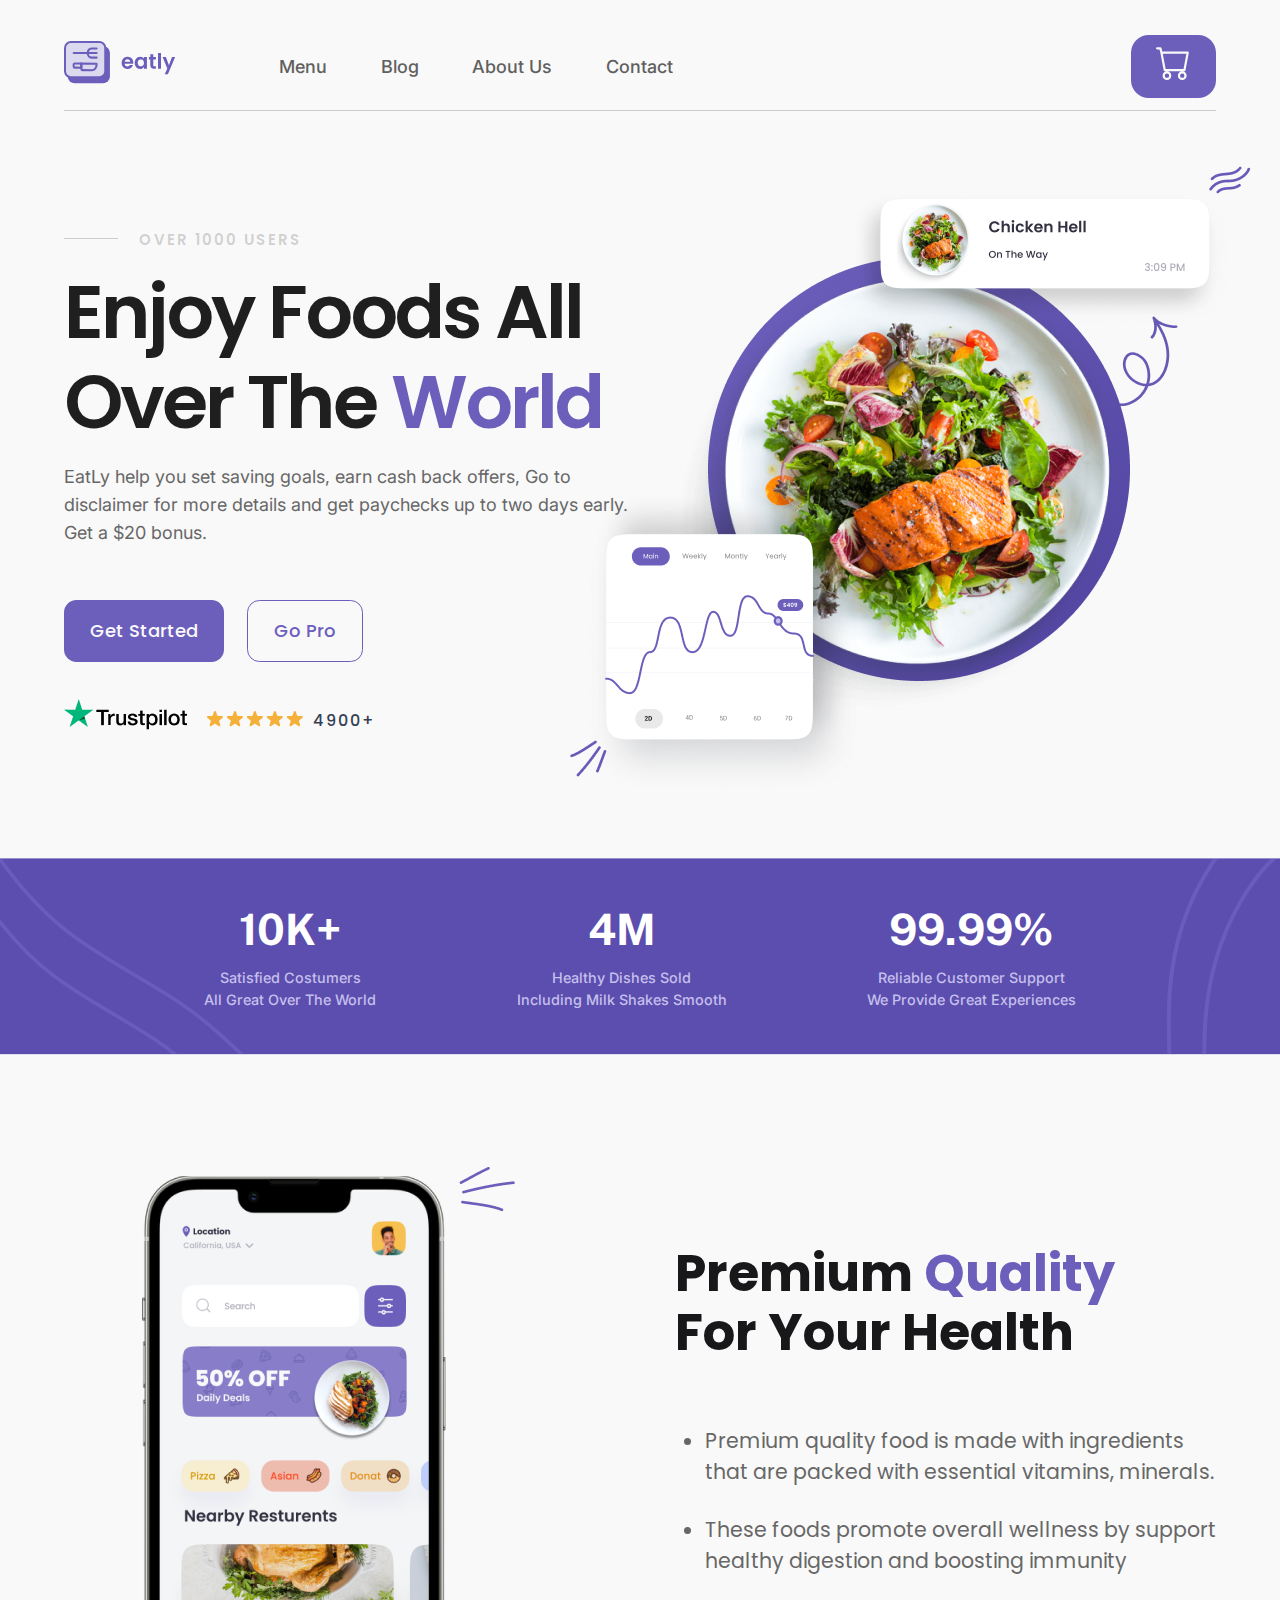
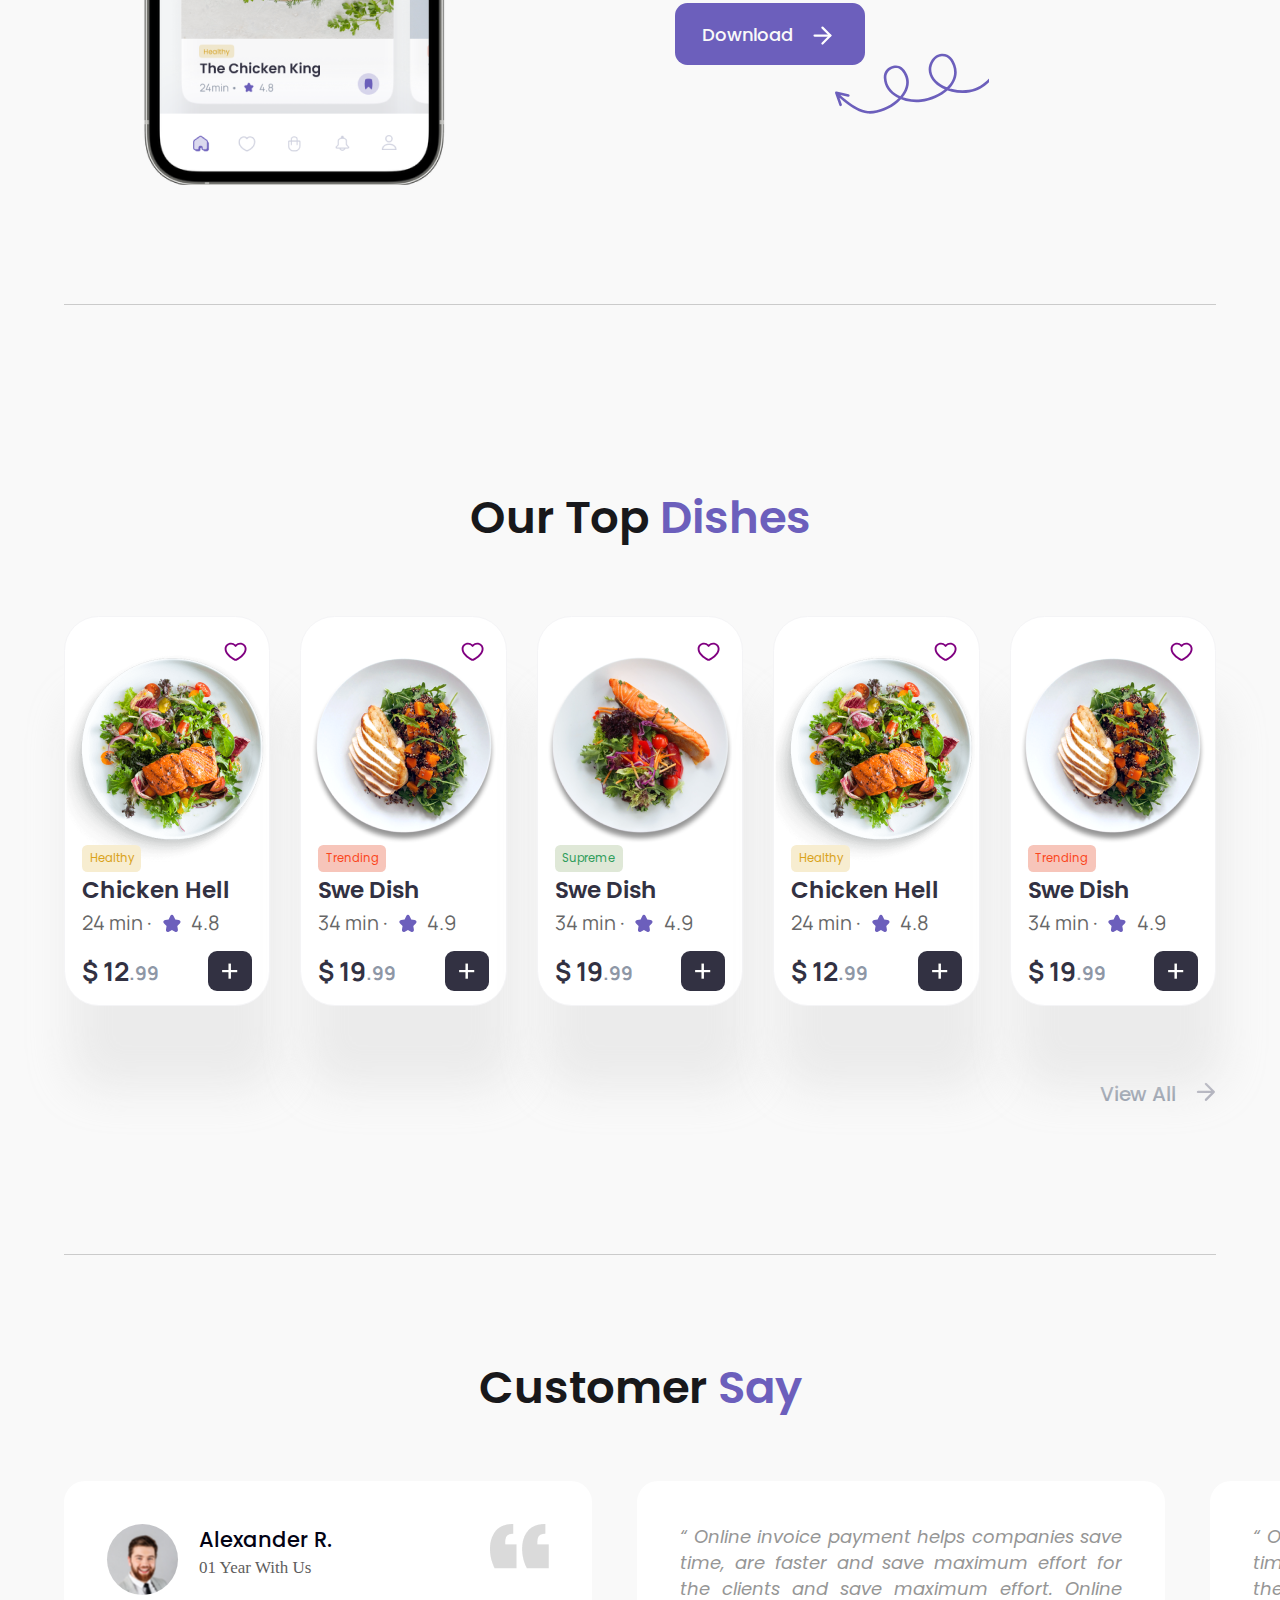
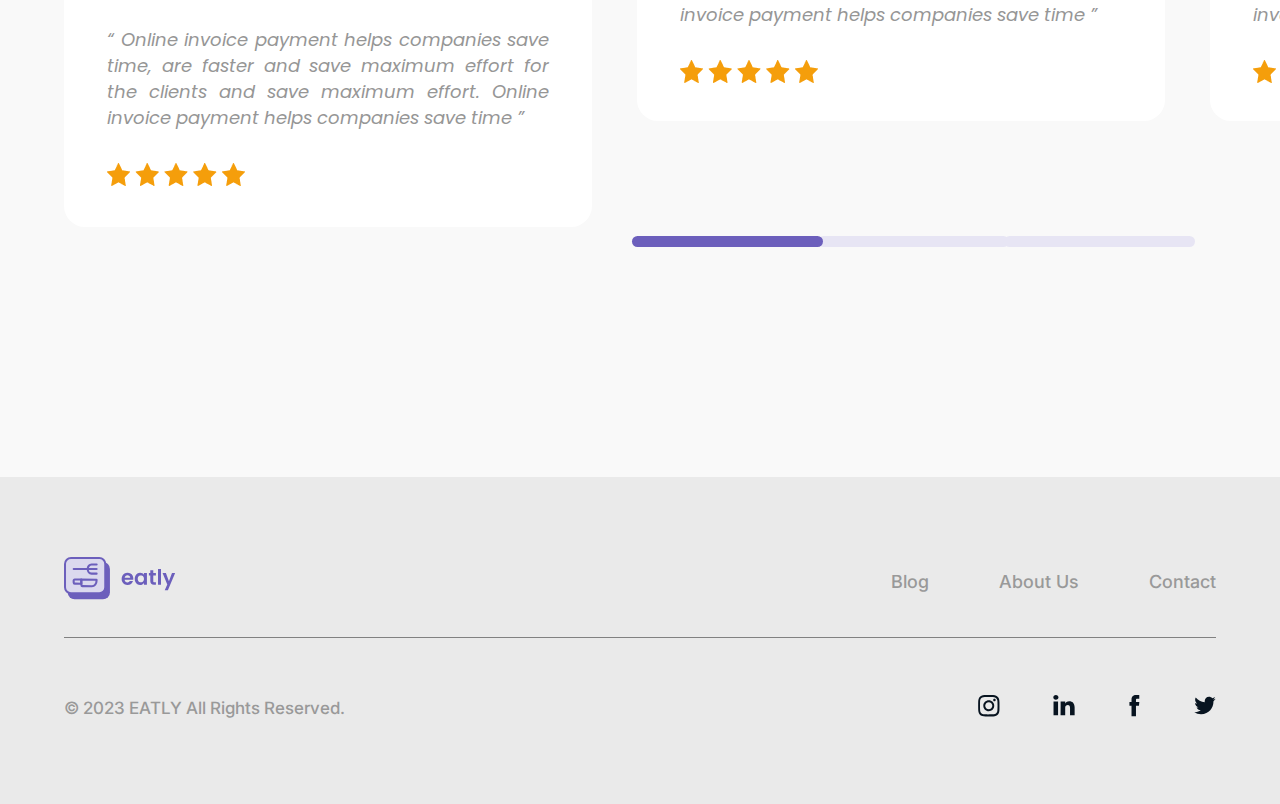
==== commit ff576948: "add 768 425" ====
--- a/index.html
+++ b/index.html
@@ -285,29 +285,48 @@
                                         <div class="customer__item_img"></div>
                                         <div class="customer__item_col">
                                             <div class="customer__item_name">Alexander R.</div>
-                                            <div class="customer__item_date">01 Year With Us </div>
+                                            <div class="customer__item_date">01 Year With Us </div>                                            
                                         </div>
                                         <div class="customer__item_decor"><img src="/img/decor6.png"></div>
                                     </div>
-                                    <div class="customer__item-active">    
-                                        <div class="customer__item_text customer__item_text-top">“ Online invoice payment helps companies save time, are faster and save maximum effort for the clients and save maximum effort. Online invoice payment helps companies save time ”</div>
+                                    <div class="customer__item_row" >    
+                                        <div class="customer__item_text ">“ Online invoice payment helps companies save time, are faster and save maximum effort for the clients and save maximum effort. Online invoice payment helps companies save time ”</div>
                                         <div class="customer__item_rating"></div>
                                     </div>
                                 </li>
                                 <li class="customer__item">
-                                    <div class="customer__item_text">“ Online invoice payment helps companies save time, are faster and save maximum effort for the clients and save maximum effort. Online invoice payment helps companies save time ”</div>
-                                    <div class="customer__item_rating"></div>
+                                    <!-- <div class="customer__item_top">
+                                        <div class="customer__item_img"></div>
+                                        <div class="customer__item_col">
+                                            <div class="customer__item_name">Alexander R.</div>
+                                            <div class="customer__item_date">01 Year With Us </div>                                            
+                                        </div>
+                                        <div class="customer__item_decor"><img src="/img/decor6.png"></div>
+                                    </div> -->
+                                    <div class="customer__item_row" >    
+                                        <div class="customer__item_text ">“ Online invoice payment helps companies save time, are faster and save maximum effort for the clients and save maximum effort. Online invoice payment helps companies save time ”</div>
+                                        <div class="customer__item_rating"></div>
+                                    </div>
                                 </li>
                                 <li class="customer__item">
-                                    <div class="customer__item_text">“ Online invoice payment helps companies save time, are faster and save maximum effort for the clients and save maximum effort. Online invoice payment helps companies save time ”</div>
-                                    <div class="customer__item_rating"></div>
+                                    <!-- <div class="customer__item_top">
+                                        <div class="customer__item_img"></div>
+                                        <div class="customer__item_col">
+                                            <div class="customer__item_name">Alexander R.</div>
+                                            <div class="customer__item_date">01 Year With Us </div>                                            
+                                        </div>
+                                        <div class="customer__item_decor"><img src="/img/decor6.png"></div>
+                                    </div> -->
+                                    <div class="customer__item_row" >    
+                                        <div class="customer__item_text ">“ Online invoice payment helps companies save time, are faster and save maximum effort for the clients and save maximum effort. Online invoice payment helps companies save time ”</div>
+                                        <div class="customer__item_rating"></div>
+                                    </div>
                                 </li>
                             </div>
                             <ul class="customer__slider_control">
                                 <li><button class="customer__button customer__button-active"></button></li>
                                 <li><button class="customer__button"></button></li>
                                 <li><button class="customer__button"></button></li>
-
                             </ul>
                         </ul>
                         
--- a/css/style.css
+++ b/css/style.css
@@ -40,20 +40,18 @@
 }
 
 .container {
-  width: 1250px;
+  max-width: 90%;
   margin: 0 auto;
 }
 
-.header {
-  padding: 48px 0 25px;
-  margin: 0 auto;
-}
 .header__row {
   display: flex;
   flex-direction: row;
   height: 62.5px;
   align-items: center;
-  padding: 18px 0px;
+  margin-top: 48px;
+  padding-bottom: 24.6px;
+  border-bottom: 0.71px solid #CBCBCB;
 }
 .header__logo {
   margin-right: 103px;
@@ -317,7 +315,7 @@
   background: url("/img/promo-bg.png") no-repeat;
   background-position: center right;
   margin-right: -35px;
-  border-top: 1px solid #CBCBCB;
+  display: flex;
 }
 .promo__left {
   width: 570px;
@@ -409,13 +407,13 @@
 }
 
 .quality {
-  padding-top: 100px;
+  padding: 100px 0;
 }
 .quality__row {
   background: url(/img/quality-bg.png) no-repeat;
   background-position: 10% top;
   height: 745px;
-  border-bottom: 1px solid #CBCBCB;
+  border-bottom: 0.71px solid #CBCBCB;
 }
 .quality__col {
   margin-left: 53%;
@@ -454,7 +452,7 @@
 .dishes__row {
   padding-top: 100px;
   padding-bottom: 120px;
-  border-bottom: 1px solid #CBCBCB;
+  border-bottom: 0.71px solid #CBCBCB;
 }
 .dishes__title {
   font-size: 45px;
@@ -698,7 +696,7 @@
 }
 
 .questions__row {
-  padding: 175px 0;
+  padding: 171.5px 0 164.5px;
 }
 .questions__header {
   position: relative;
@@ -706,7 +704,7 @@
 .questions__header_decor {
   position: absolute;
   top: -35px;
-  right: 370px;
+  right: 385px;
 }
 .questions__header_title {
   font-size: 45px;
@@ -826,6 +824,14 @@
 .blog__row {
   padding: 100px 0 120px;
 }
+.blog__row-top {
+  padding-top: 0px;
+  margin-left: 30px;
+  width: 326px;
+}
+.blog__promo {
+  border-left: 0.7px solid #B7B4B4;
+}
 .blog__title {
   font-size: 45px;
   text-align: center;
@@ -844,11 +850,13 @@
 .blog__cards {
   display: grid;
   grid-template-columns: auto auto auto;
+  justify-content: center;
   row-gap: 80px;
   column-gap: 60px;
 }
 .blog__cards_promo {
   display: grid;
+  grid-template-columns: auto;
   grid-gap: 60px;
 }
 .blog__item {
@@ -856,6 +864,8 @@
   height: 440px;
   border-radius: 15.9px;
   background: #FFF;
+  display: flex;
+  flex-direction: column;
 }
 .blog__item:hover {
   box-shadow: 0px 3.9px 46.9px 0px rgba(197, 197, 197, 0.25);
@@ -883,10 +893,6 @@
 .blog__item_img-6 {
   background: url(/img/blog_img6.jpg) no-repeat;
 }
-.blog__item {
-  display: flex;
-  flex-direction: column;
-}
 .blog__item_card {
   margin-left: 20px;
   display: flex;
@@ -894,9 +900,10 @@
   gap: 11.5px;
 }
 .blog__item_logo {
-  background: url(/img/blog_item_img.png) no-repeat;
+  background: url(/img/blog_item_img.png) no-repeat center center;
   width: 45px;
   height: 45px;
+  border-radius: 25px;
 }
 .blog__item_title {
   padding: 20px;
@@ -923,7 +930,7 @@
   line-height: 31.5px;
   margin-left: auto;
   padding-right: 20px;
-  align-self: center;
+  align-self: self-end;
 }
 
 .content {
@@ -968,8 +975,7 @@
   display: flex;
 }
 .content__article {
-  margin-right: 100px;
-  width: 815px;
+  margin-right: 75px;
 }
 .content__article_title {
   color: #252525;
@@ -1007,6 +1013,7 @@
   gap: 10px;
   padding-left: 60px;
   height: 280px;
+  width: 100%;
 }
 .getsupersale__row_img {
   width: 274px;
@@ -1319,6 +1326,7 @@
   position: absolute;
   bottom: -80px;
   left: -125px;
+  width: 122px;
 }
 .support__title_right {
   color: #000;
@@ -1395,11 +1403,14 @@
   height: 750px;
 }
 .popup__left_form {
-  margin-top: 90px;
   display: flex;
   flex-direction: column;
   align-items: center;
   gap: 25px;
+  width: 388px;
+  height: 691.71px;
+  margin: 90px auto;
+  justify-content: space-between;
 }
 .popup__left_logo {
   margin-top: 20px;
@@ -1458,6 +1469,7 @@
   line-height: 44px;
   text-align: center;
   color: #fff;
+  width: 90%;
 }
 .popup__right_text {
   width: 500px;
@@ -1468,32 +1480,34 @@
   letter-spacing: 0.2px;
   color: #fff;
   padding-top: 15px;
+  width: 90%;
 }
 
 .supersale {
   padding-top: 120px;
+  padding-bottom: 75px;
+}
+.supersale__row {
+  position: relative;
   display: flex;
   flex-direction: row;
+  justify-content: space-between;
   gap: 112px;
-  padding-bottom: 75px;
-}
-.supersale__row {
-  position: relative;
-  display: flex;
-  justify-content: space-between;
 }
 .supersale__promo {
+  display: flex;
   overflow: hidden;
-  width: 755px;
+  width: 60%;
+  flex-direction: column;
 }
 .supersale__promo_decor {
   position: absolute;
   top: -35px;
-  right: 440px;
+  right: 490px;
 }
 .supersale__slider {
   display: flex;
-  width: 2265px;
+  width: 300%;
   position: relative;
 }
 .supersale__slider_item {
@@ -1503,6 +1517,9 @@
   position: relative;
   background: url(/img/bg_supersale.png), #6C5FBC;
   padding: 30px 58.5px;
+  margin-right: 30px;
+  display: flex;
+  align-items: center;
 }
 .supersale__slider_title {
   color: #FFF;
@@ -1543,7 +1560,6 @@
   background: #6C5FBC;
 }
 .supersale input {
-  width: 100%;
   height: 75px;
   border: none;
   border-radius: 14.2px;
--- a/css/media.css
+++ b/css/media.css
@@ -1,9 +1,566 @@
-@media (max-width: 375px) {
-  .container {
-    width: 315px;
+@media (max-width: 1280px) {
+  .supersale__slider_item {
+    width: 648.5px;
+    height: 214.75px;
+  }
+  .supersale__promo_decor {
+    right: 455px;
+  }
+  .supersale input {
+    height: 114.75;
+  }
+  .questions__header_decor {
+    right: 320px;
+  }
+  .support__title_img-2 {
+    left: 320px;
+  }
+  .support__title_img-3 {
+    left: -90px;
+  }
+  .premimum {
+    background-size: 100% 100%;
+  }
+}
+@media (max-width: 1024px) {
+  .btn {
+    height: 42px;
+    font-size: 13px;
+  }
+  .btn--shop {
+    width: 60px;
+    padding: 5px 5px;
+    border-radius: 12.6px;
+  }
+  .btn--shop svg {
+    width: 25px;
+    height: 25px;
+  }
+  .btn--confirm {
+    border-radius: 12.6px;
+    font-weight: 600;
+    font-size: 12.6px;
+    line-height: 19px;
+    width: 272px;
+    height: 53px;
+  }
+  .btn--send {
+    border-radius: 12.6px;
+    width: 100%;
+    height: 54px;
+    font-weight: 500;
+    font-size: 14.8px;
+    line-height: 22px;
+  }
+  .btn--apply {
+    width: 75px;
+    border-radius: 12.6px;
+    width: 100%;
+    font-size: 9.8px;
+    line-height: 15px;
+    margin-top: 15px;
+  }
+  .btn--apply-coupon {
+    height: 50px;
+    width: 94px;
+    border-radius: 12.6px;
+    font-weight: 500;
+    font-size: 12.8px;
+    line-height: 15px;
+  }
+  .btn--payment {
+    border-radius: 12.6px;
+    height: 55px;
+    margin-top: 39px;
+    font-size: 14.2px;
+    line-height: 21px;
+    font-weight: 600;
+  }
+  .btn--get-started {
+    font-weight: 500;
+    width: 110px;
+    border-radius: 8.9px;
+    font-size: 11.6px;
+    line-height: 17px;
+  }
+  .btn--Go-pro {
+    font-weight: 500;
+    border-radius: 8.9px;
+    width: 78px;
+    font-size: 11.6px;
+    line-height: 17px;
+  }
+  .btn--download {
+    display: flex;
+    font-weight: 500;
+    width: 133px;
+    border-radius: 8.9px;
+    font-size: 12.85px;
+    line-height: 16px;
+    height: 44.8px;
+    margin-top: 23.5px;
+  }
+  .btn--download span {
+    margin-left: 5px;
+    margin-top: 5px;
+  }
+  .btn--download span svg {
+    width: 19.27px;
+  }
+  .btn--subscribe {
+    font-weight: 500;
+    width: 94px;
+    border-radius: 8.9px;
+    font-size: 10.5px;
+    line-height: 16px;
+  }
+  .btn--next-article {
+    width: 174.5px;
+    border-radius: 8.9px;
+    font-weight: 600;
+    font-size: 14.4px;
+    line-height: 18px;
+    height: 56.89px;
+  }
+  .btn--next-article span {
+    margin-left: 15px;
+    margin-top: 10px;
+  }
+  .header__row {
+    height: 44.5px;
+  }
+  .header__row img {
+    width: 79.5px;
+    height: 30px;
+  }
+  .footer {
+    height: 245px;
+    padding: 68.3px 0 57.4px;
+  }
+  .footer__row {
+    padding-bottom: 20.62px;
+  }
+  .footer__bottom {
+    padding-top: 40.53px;
+  }
+  .footer__text {
+    font-size: 12.09px;
+    line-height: 17.8px;
+  }
+  .menu {
+    font-size: 13px;
+  }
+  .promo__title {
+    font-size: 53.5px;
+  }
+  .promo__text {
+    font-size: 13px;
+    max-width: 400px;
+  }
+  .promo__row {
+    background-size: 429px 384px;
+  }
+  .quality {
+    padding-top: 73px;
+  }
+  .quality__row {
+    background-position: 78px 73.6px;
+    background-size: 216px auto;
+    height: 530px;
+  }
+  .quality__col {
+    width: 400px;
+  }
+  .quality__title {
+    font-size: 36px;
+    padding: 55px 0 45px;
+  }
+  .quality li {
+    font-size: 14.5px;
+    padding-bottom: 19.25px;
+  }
+  .quality__decor-2 {
+    left: 110px;
+    top: 30px;
+    width: 100px;
+    height: 62px;
+  }
+  .premimum {
+    background-size: 100% auto;
+  }
+  .premimum__row {
+    padding: 34.5px 0;
+  }
+  .premimum__title {
+    font-size: 30.72px;
+    line-height: 38px;
+    padding-bottom: 7px;
+  }
+  .premimum__text {
+    font-size: 10.24px;
+    line-height: 15px;
+  }
+  .dishes__row {
+    padding: 74px 0;
+  }
+  .dishes__title {
+    padding-bottom: 53.5px;
+  }
+  .dishes__item {
+    width: 160px;
+    height: 278px;
+    border-radius: 24.59px;
+  }
+  .dishes__item:nth-child(1), .dishes__item:nth-child(2), .dishes__item:nth-child(3), .dishes__item:nth-child(4), .dishes__item:nth-child(5) {
+    background-size: 130px 130px;
+  }
+  .dishes__item_like {
+    top: 17px;
+    right: 15.5px;
+  }
+  .dishes__category {
+    font-size: 8px;
+    padding: 2px 5.5px;
+  }
+  .dishes__category_card {
+    margin-top: 140px;
+  }
+  .dishes__comment {
+    font-size: 12.3px;
+  }
+  .dishes__comment_star {
+    padding-right: 10px;
+  }
+  .dishes__comment_star svg {
+    width: 11px;
+    height: 11px;
+  }
+  .dishes__subtitle a {
+    font-size: 16.4px;
+  }
+  .dishes__price {
+    font-size: 18.5px;
+    height: 28.7px;
+  }
+  .dishes__price span {
+    font-size: 18.5px;
+    margin-top: 0px;
+  }
+  .dishes__add {
+    width: 31px;
+    height: 28px;
+  }
+  .dishes__pagemenu {
+    height: 33px;
+    margin-bottom: 46px;
+  }
+  .dishes__cards {
+    margin-bottom: 46.5px;
+    justify-content: center;
+    gap: 21.89px;
+  }
+  .supersale__row {
+    gap: 79.64px;
+  }
+  .supersale__promo {
+    width: 65%;
+  }
+  .supersale__promo_decor {
+    right: 315px;
+  }
+  .supersale__slider_item {
+    width: 539px;
+    height: 178.5px;
+    padding-left: 43.4px;
+  }
+  .supersale__slider_title {
+    font-size: 53.33px;
+  }
+  .supersale__slider_weekend {
+    font-size: 62.16px;
+    top: 75px;
+  }
+  .supersale__slider_img {
+    width: 180px;
+    height: 180px;
+    top: 35px;
+    right: 25.4px;
+  }
+  .supersale input {
+    height: 53.35px;
+    padding-left: 65px;
+    background-position: 20.24px center;
+  }
+  .category {
+    width: 268px;
+    height: 420px;
+    padding: 22.75px;
+    padding-bottom: 27.75px;
+  }
+  .category__title {
+    font-size: 15.25px;
+    line-height: 21px;
+  }
+  .category__title_line {
+    margin-top: 11.8px;
+  }
+  .category__item {
+    width: 47px;
+    height: 68.5px;
+  }
+  .category__card_history {
+    font-size: 10.99px;
+    line-height: 21px;
+  }
+  .category__card_col {
+    padding: 26px 0 30px;
+  }
+  .category__price {
+    font-size: 10.99px;
+    line-height: 21px;
+  }
+  .customer__row {
+    padding: 71.5px 0 134px;
+  }
+  .customer__item {
+    width: 375.5px;
+    height: 170px;
+    padding: 27px 30.5px;
+  }
+  .customer__item-active {
+    height: 246px;
+  }
+  .customer__item_img {
+    width: 50.52px;
+    height: 50.52px;
+  }
+  .customer__item_name {
+    font-size: 14.8px;
+  }
+  .customer__item_text {
+    font-size: 12.8px;
+    line-height: 19px;
+    padding-bottom: 22.42px;
+  }
+  .customer__item_text-top {
+    padding-bottom: 27.4px;
+  }
+  .customer__item_top {
+    margin-bottom: 22.73px;
+    height: 52px;
+  }
+  .customer__item_decor img {
+    width: 41.5px;
+    height: 31.5px;
+  }
+  .customer__button {
+    width: 135px;
+    height: 7.82px;
+  }
+  .shopping__row {
+    width: 492px;
+  }
+  .shopping__item {
+    width: 485px;
+  }
+  .shopping__item_subtitle {
+    font-size: 15.6px;
+    line-height: 22px;
+  }
+  .shopping__item_price {
+    font-size: 12.8px;
+    line-height: 18px;
+  }
+  .shopping__item_price-total {
+    font-size: 11.3px;
+    line-height: 16px;
+  }
+  .shopping__item_counter-raise, .shopping__item_counter-lower {
+    width: 24px;
+    height: 22.5px;
+    background-size: 8.5px;
+  }
+  .shopping__item_info-1, .shopping__item_info-2 {
+    gap: 6px;
+  }
+  .shopping__item_counter input {
+    width: 30px;
+  }
+  .shopping__form form input {
+    width: 385px;
+    height: 50px;
+    background-size: 15.5px 21.3px;
+  }
+  .shopping__form form input::placeholder {
+    font-size: 12.8px;
+  }
+  .shopping__price_sub {
+    font-size: 14.2px;
+    line-height: 17px;
+    letter-spacing: -0.02em;
+  }
+  .shopping__price_total {
+    font-size: 17.8px;
+    line-height: 17px;
+    letter-spacing: -0.02em;
+  }
+  .shopping__pay_item:not(:last-child) {
+    padding-top: 11px;
+    padding-bottom: 4.8px;
+  }
+  .blog__row {
+    padding: 75px 0 86px;
+  }
+  .blog__row-top {
+    padding-top: 0px;
+  }
+  .blog__title {
+    padding-bottom: 53.73px;
+  }
+  .blog__cards {
+    row-gap: 21.33px;
+    column-gap: 50.38px;
+  }
+  .blog__item {
+    width: 270.6px;
+    height: 345px;
+  }
+  .blog__item_img {
+    width: 220px;
+    border-radius: 8.7px;
+    margin: 17px auto 14px;
+  }
+  .blog__item_title {
+    font-size: 15.03px;
+    line-height: 18px;
+  }
+  .blog__item_text-1 {
+    font-size: 11.77px;
+  }
+  .blog__item_text-2 {
+    font-size: 12.1px;
+    line-height: 19px;
+  }
+  .blog__item_date {
+    font-size: 11.27px;
+    line-height: 22px;
+  }
+  .blog__item_logo {
+    width: 31px;
+    height: 31px;
+  }
+  .content__row {
+    padding: 89.6px 0 120px;
+  }
+  .content__article_title {
+    font-size: 23.467px;
+    line-height: 32px;
+  }
+  .content__article_text {
+    font-size: 15.64px;
+    line-height: 32px;
+  }
+  .questions__row {
+    padding: 72px 0 103px;
+  }
+  .questions__header_decor {
+    right: 200px;
+  }
+  .questions__list__item {
+    height: 75px;
+  }
+  .questions__list_title {
+    font-size: 16.65px;
+  }
+  .questions__list_button {
+    background-size: 21.5px;
+  }
+  .questions__item_button {
+    right: 70px;
+    margin-top: 10px;
+  }
+  .getsupersale__row {
+    height: 200px;
+  }
+  .getsupersale__row_img {
+    width: 195px;
+    height: 196px;
+    top: 55.5px;
+    right: 41px;
+  }
+  .getsupersale__title {
+    font-size: 50px;
+  }
+  .getsupersale input {
+    width: 313px;
+    height: 50px;
+  }
+  .getsupersale__form_button {
+    left: 215px;
+  }
+  .support__row {
+    height: 582px;
+  }
+  .support__row input {
+    height: 56.2;
+    margin-bottom: 18.5px;
+  }
+  .support__row textarea {
+    height: 245px;
+    margin-top: 18.5px;
+    margin-bottom: 25px;
+  }
+  .support__row_left {
+    width: 377px;
+    left: -60px;
+    background-position: 5.5% 5.75%;
+  }
+  .support__row_right {
+    width: 351px;
+  }
+  .support__title {
+    font-size: 34.13px;
+    line-height: 36px;
+  }
+  .support__title_img-1 {
+    width: 239px;
+    height: 90.7px;
+    top: 100px;
+  }
+  .support__title_img-2 {
+    width: 216px;
+    top: 260px;
+    left: 290px;
+  }
+  .support__title_img-3 {
+    width: 100px;
+    bottom: -60px;
+    left: -70px;
+  }
+  .support__title_right {
+    font-size: 28.44px;
+    line-height: 39px;
+    padding-bottom: 44px;
+  }
+  .popup input {
+    width: 272px;
+    height: 53px;
+  }
+  .popup__left_form {
+    width: 275px;
+    height: 390px;
+    gap: 17.4px;
+  }
+  .popup__right {
+    background-size: 388.27px;
+    padding-bottom: 100px;
+    background-position: 50% 30%;
   }
 }
 @media (max-width: 768px) {
+  .navigation {
+    display: none;
+  }
   .menu {
     flex-direction: column;
     gap: 20px;
@@ -13,16 +570,16 @@
     border-radius: 11.45px;
   }
   .btn--shop svg {
-    width: 35px;
-    height: 35px;
+    width: 30px;
+    height: 30px;
   }
   .btn--confirm {
     border-radius: 11.45px;
     font-weight: 600;
     font-size: 14.4px;
     line-height: 22px;
-    letter-spacing: 3%;
-    width: 309.5px;
+    letter-spacing: 0.03em;
+    width: 272px;
   }
   .btn--send {
     border-radius: 11.45px;
@@ -30,7 +587,7 @@
     font-weight: 500;
     font-size: 13px;
     line-height: 20px;
-    letter-spacing: 3%;
+    letter-spacing: 0.03em;
   }
   .btn--apply {
     width: 75px;
@@ -41,7 +598,7 @@
     font-weight: 600;
     font-size: 11.5px;
     line-height: 17px;
-    letter-spacing: -1%;
+    letter-spacing: -0.01em;
   }
   .btn--apply-coupon {
     width: 74px;
@@ -49,13 +606,13 @@
     font-weight: 500;
     font-size: 10.8px;
     line-height: 13px;
-    letter-spacing: -2%;
+    letter-spacing: -0.02em;
   }
   .btn--payment {
     border-radius: 11.45px;
     font-size: 12px;
     line-height: 18px;
-    letter-spacing: -1%;
+    letter-spacing: -0.01em;
     width: 100%;
     margin-top: 39px;
   }
@@ -65,7 +622,7 @@
     border-radius: 9.9px;
     font-size: 13px;
     line-height: 20px;
-    letter-spacing: 1%;
+    letter-spacing: 0.01em;
   }
   .btn--Go-pro {
     font-weight: 500;
@@ -73,7 +630,7 @@
     width: 78px;
     font-size: 13px;
     line-height: 20px;
-    letter-spacing: 1%;
+    letter-spacing: 0.01em;
   }
   .btn--download {
     display: flex;
@@ -94,7 +651,7 @@
     border-radius: 9.9px;
     font-size: 9.6px;
     line-height: 14px;
-    letter-spacing: 3%;
+    letter-spacing: 0.03em;
   }
   .btn--next-article {
     display: flex;
@@ -108,436 +665,392 @@
     margin-left: 15px;
     margin-top: 10px;
   }
+  .header__burger {
+    margin-left: 15px;
+    display: flex;
+    align-items: center;
+    width: 30px;
+    height: 30px;
+    cursor: pointer;
+    z-index: 1;
+    background: none;
+    border: 0;
+  }
+  .header__burger span, .header__burger span::before, .header__burger span::after {
+    display: block;
+    position: absolute;
+    width: 25px;
+    height: 2px;
+    background-color: black;
+  }
+  .header__burger span::before {
+    content: "";
+    top: -8px;
+  }
+  .header__burger span::after {
+    content: "";
+    top: 8px;
+  }
+  .promo__left {
+    width: 470px;
+  }
+  .promo__text {
+    max-width: 300px;
+  }
+  .premimum__row {
+    padding: 14.5px 0;
+  }
+  .quality__row {
+    background-position: 50px 73.6px;
+  }
+  .quality__col {
+    width: 350px;
+    margin-left: 45%;
+  }
+  .customer__item {
+    width: 362.59px;
+    height: 265.15px;
+  }
+  .customer__slider_control {
+    margin-top: 45.85px;
+    justify-content: flex-start;
+    margin-left: 12%;
+  }
+  .popup__right {
+    background-size: 320px;
+  }
+  .support__row_right {
+    width: 320px;
+  }
+  .support__title_img-2 {
+    top: 215px;
+    left: 196px;
+  }
+  .support__title_img-3 {
+    bottom: -70px;
+    left: -45px;
+  }
+  .content__row {
+    padding-bottom: 56.89px;
+  }
+  .content__promo {
+    padding-top: 0;
+  }
+  .content__article {
+    margin-right: 35px;
+  }
+  .blog__row-top {
+    width: 270px;
+  }
+  .blog__cards {
+    display: flex;
+    flex-wrap: wrap;
+    justify-content: center;
+  }
+  .blog__cards_promo {
+    gap: 30.88px;
+  }
+  .supersale__row {
+    gap: 26px;
+  }
+  .supersale__promo {
+    width: 85%;
+  }
+  .supersale__promo_decor {
+    right: 230px;
+  }
+  .supersale__slider_item {
+    width: 395px;
+    height: 140px;
+    padding-left: 40px;
+  }
+  .supersale__slider_img {
+    width: 150px;
+    height: 150px;
+    top: 30px;
+    right: 15px;
+  }
+  .supersale__slider_title {
+    font-size: 30.31px;
+  }
+  .supersale__slider_weekend {
+    font-size: 35.33px;
+  }
+  .category {
+    width: 300px;
+    padding: 10.75px;
+  }
+  .questions__header_decor {
+    right: 90px;
+  }
+  .questions__item_button {
+    right: 45px;
+    margin-top: 10px;
+  }
+  .dishes__item {
+    border-radius: 22.62px;
+    width: 146.93px;
+    height: 255.33px;
+  }
+  .dishes__item:nth-child(1), .dishes__item:nth-child(2), .dishes__item:nth-child(3), .dishes__item:nth-child(4), .dishes__item:nth-child(5) {
+    background-size: 120px 120px;
+  }
+  .dishes__cards {
+    gap: 30px;
+    flex-wrap: wrap;
+  }
+  .dishes__item_like {
+    top: 15px;
+    right: 15px;
+  }
+  .dishes__subtitle a {
+    font-size: 15.08px;
+    line-height: 25px;
+    padding-bottom: 0px;
+  }
+  .dishes__comment {
+    margin-bottom: 6px;
+    font-size: 11.31px;
+    height: 15px;
+  }
+  .dishes__price {
+    font-size: 16.96px;
+    line-height: 26px;
+    align-items: baseline;
+    height: 26px;
+  }
+  .dishes__price span {
+    font-size: 12.3px;
+    line-height: 26px;
+  }
+  .dishes__add {
+    width: 28.7px;
+    height: 26px;
+  }
 }
-@media (max-width: 1024px) {
-  .container {
-    width: 890px;
-  }
-  .btn {
-    height: 42px;
-    font-size: 13px;
-  }
-  .btn--shop {
-    width: 60px;
-    padding: 5px 5px;
-    border-radius: 12.6px;
-  }
-  .btn--shop svg {
-    width: 25px;
-    height: 25px;
-  }
-  .btn--confirm {
-    border-radius: 12.6px;
-    font-weight: 600;
-    font-size: 12.6px;
+@media (max-width: 426px) {
+  .btn--apply {
+    margin-top: 20px;
+  }
+  .btn--download {
+    margin: 35px auto;
+  }
+  .promo__row {
+    background-size: 323px 288px;
+    background-position: center 490px;
+    display: flex;
+    text-align: center;
+    width: 100%;
+    padding-top: 57px;
+    height: 800px;
+  }
+  .promo__left {
+    width: 100%;
+  }
+  .promo__left_bottom {
+    justify-content: center;
+  }
+  .promo__line {
+    width: 33.29px;
+    left: 55px;
+  }
+  .promo__subtitle {
+    margin-left: 0px;
+  }
+  .promo__title {
+    font-size: 46.24px;
+    line-height: 55px;
+  }
+  .promo_text {
+    font-size: 11.1px;
+    line-height: 17px;
+    margin: 0 auto;
+    max-width: 350px;
+  }
+  .premimum {
+    background-size: auto 748px;
+  }
+  .premimum__col {
+    flex-direction: column;
+    align-self: center;
+  }
+  .premimum__col:not(:first-child) {
+    width: 246px;
+    border-top: 1px solid #C5C5C5;
+    padding: 18% 0;
+  }
+  .premimum__row {
+    flex-direction: column;
+    height: 748px;
+  }
+  .premimum__title {
+    font-size: 43.2px;
+    line-height: 54px;
+    padding-bottom: 10.8px;
+  }
+  .premimum__text {
+    font-size: 14.4px;
+    line-height: 22px;
+  }
+  .quality {
+    padding: 67px 0px 0px;
+  }
+  .quality__row {
+    height: 840px;
+    background-position: center 410px;
+  }
+  .quality__col {
+    margin-left: 0px;
+  }
+  .quality__title {
+    padding-bottom: 37px;
+    font-size: 30px;
+    line-height: 34px;
+    text-align: center;
+  }
+  .quality li {
+    font-size: 11.96px;
+    line-height: 18px;
+  }
+  .quality__decor-2 {
+    left: 25px;
+    top: 35px;
+    transform: rotate(111.82deg);
+  }
+  .quality__decor-2 svg {
+    width: 56.96px;
+    height: 101.14px;
+  }
+  .dishes__row {
+    padding: 92px 0;
+  }
+  .customer__button {
+    width: 117px;
+  }
+  .customer__slider_control {
+    margin-left: 0%;
+  }
+  .supersale__row {
+    flex-direction: column;
+    align-items: center;
+  }
+  .supersale__promo {
+    width: 100%;
+  }
+  .supersale__promo_decor {
+    top: -20px;
+    right: 0px;
+    width: 32px;
+  }
+  .supersale__slider_item {
+    height: 120px;
+  }
+  .supersale__slider_weekend {
+    top: 55px;
+  }
+  .supersale_img {
+    width: 102px;
+    height: 103px;
+    top: 40px;
+  }
+  .supersale input {
+    align-self: center;
+    width: 100%;
+  }
+  .questions__header_title {
+    font-size: 23.6px;
+    line-height: 28px;
+  }
+  .questions__header_decor {
+    right: 55px;
+    width: 21.54px;
+    top: -15px;
+  }
+  .questions__item {
+    min-height: 57px;
+  }
+  .questions__item_title {
+    font-size: 12.3px;
+    line-height: 31px;
+  }
+  .questions__item_questions {
+    width: 316px;
+  }
+  .questions__item_button {
+    right: 25px;
+  }
+  .questions__item_question-active {
+    font-size: 11px;
+    line-height: 18px;
+  }
+  .category__item {
+    width: 55.48px;
+    height: 80.76px;
+  }
+  .category__item:nth-child(1), .category__item:nth-child(2), .category__item:nth-child(3), .category__item:nth-child(4) {
+    background-size: 28.96px 28.96px;
+  }
+  .category__item_title {
+    font-size: 11px;
+    padding-top: 55px;
+  }
+  .blog__promo {
+    display: none;
+  }
+  .content__article {
+    margin-right: 0;
+  }
+  .support__row_left {
+    display: none;
+  }
+  .support__row_right {
+    width: 100%;
+    margin-left: 0;
+  }
+  .support__row__title_right {
+    height: 150px;
+    background: #6C5FBC;
+    margin-bottom: 45px;
+    text-align: center;
+  }
+  .support__row__title_img-3 {
+    left: -21px;
+    top: -50px;
+    transform: rotate(75deg);
+    height: 285px;
+  }
+  .footer {
+    padding-top: 53px;
+    height: 426px;
+  }
+  .footer__row {
+    display: grid;
+    position: relative;
+  }
+  .footer__bottom {
+    position: relative;
+    right: -20px;
+  }
+  .footer__socials {
+    position: absolute;
+    gap: 20px;
+    right: 20px;
+    top: -235px;
+  }
+  .footer .logo {
+    align-self: self-start;
+  }
+  .footer .menu {
+    display: grid;
+    gap: 30px;
+    line-height: 1.5;
+    text-transform: capitalize;
+    margin-top: 53.09px;
+  }
+  .footer .menu__link {
+    color: #606060;
+    text-transform: uppercase;
+    font-size: 14px;
     line-height: 19px;
-    width: 272px;
-    height: 53px;
-  }
-  .btn--send {
-    border-radius: 12.6px;
-    width: 100%;
-    height: 54px;
-    font-weight: 500;
-    font-size: 14.8px;
-    line-height: 22px;
-  }
-  .btn--apply {
-    width: 75px;
-    border-radius: 12.6px;
-    width: 100%;
-    font-size: 9.8px;
-    line-height: 15px;
-    margin-top: 15px;
-  }
-  .btn--apply-coupon {
-    height: 50px;
-    width: 94px;
-    border-radius: 12.6px;
-    font-weight: 500;
-    font-size: 12.8px;
-    line-height: 15px;
-  }
-  .btn--payment {
-    border-radius: 12.6px;
-    height: 55px;
-    margin-top: 39px;
-    font-size: 14.2px;
-    line-height: 21px;
-    font-weight: 600;
-  }
-  .btn--get-started {
-    font-weight: 500;
-    width: 110px;
-    border-radius: 8.9px;
-    font-size: 11.6px;
-    line-height: 17px;
-  }
-  .btn--Go-pro {
-    font-weight: 500;
-    border-radius: 8.9px;
-    width: 78px;
-    font-size: 11.6px;
-    line-height: 17px;
-  }
-  .btn--download {
-    display: flex;
-    font-weight: 500;
-    width: 133px;
-    border-radius: 8.9px;
-    font-size: 12.85px;
-    line-height: 16px;
-    height: 44.8px;
-    margin-top: 23.5px;
-  }
-  .btn--download span {
-    margin-left: 5px;
-    margin-top: 5px;
-  }
-  .btn--download span svg {
-    width: 19.27px;
-  }
-  .btn--subscribe {
-    font-weight: 500;
-    width: 94px;
-    border-radius: 8.9px;
-    font-size: 10.5px;
-    line-height: 16px;
-  }
-  .btn--next-article {
-    width: 174.5px;
-    border-radius: 8.9px;
-    font-weight: 600;
-    font-size: 14.4px;
-    line-height: 18px;
-  }
-  .btn--next-article span {
-    margin-left: 15px;
-    margin-top: 10px;
-  }
-  .header__row {
-    height: 44.5px;
-  }
-  .header__row img {
-    width: 79.5px;
-    height: 30px;
-  }
-  .menu {
-    font-size: 13px;
-  }
-  .promo__title {
-    font-size: 53.5px;
-  }
-  .promo__text {
-    font-size: 13px;
-    max-width: 400px;
-  }
-  .promo__row {
-    background-size: 429px 384px;
-  }
-  .quality__row {
-    background-position: 78px 73.6px;
-    background-size: 216px auto;
-  }
-  .quality__col {
-    width: 400px;
-  }
-  .quality__title {
-    font-size: 36px;
-    padding: 55px 0 45px;
-  }
-  .quality li {
-    font-size: 14.5px;
-    padding-bottom: 19.25px;
-  }
-  .quality__decor-2 {
-    left: 110px;
-    top: 30px;
-    width: 100px;
-    height: 62px;
-  }
-  .premimum__row {
-    padding: 34.5px 0;
-  }
-  .premimum__title {
-    font-size: 30.72px;
-    line-height: 38px;
-    padding-bottom: 7px;
-  }
-  .premimum__text {
-    font-size: 10.24px;
-    line-height: 15px;
-  }
-  .dishes__item {
-    width: 160px;
-    height: 278px;
-    border-radius: 24.59px;
-  }
-  .dishes__item:nth-child(1), .dishes__item:nth-child(2), .dishes__item:nth-child(3), .dishes__item:nth-child(4), .dishes__item:nth-child(5) {
-    background-size: 130px 130px;
-  }
-  .dishes__item_like {
-    top: 17px;
-    right: 15.5px;
-  }
-  .dishes__category {
-    font-size: 8px;
-    padding: 2px 5.5px;
-  }
-  .dishes__category_card {
-    margin-top: 140px;
-  }
-  .dishes__comment {
-    font-size: 12.3px;
-  }
-  .dishes__comment_star {
-    padding-right: 10px;
-  }
-  .dishes__comment_star svg {
-    width: 11px;
-    height: 11px;
-  }
-  .dishes__subtitle a {
-    font-size: 16.4px;
-  }
-  .dishes__price {
-    font-size: 18.5px;
-    height: 28.7px;
-  }
-  .dishes__price span {
-    font-size: 18.5px;
-    margin-top: 0px;
-  }
-  .dishes__add {
-    width: 31px;
-    height: 28px;
-  }
-  .dishes__pagemenu {
-    height: 33px;
-    margin-bottom: 46px;
-  }
-  .dishes__cards {
-    margin-bottom: 46.5px;
-  }
-  .supersale__promo {
-    width: 539px;
-  }
-  .supersale__promo_decor {
-    right: 295px;
-  }
-  .supersale__slider_item {
-    width: 539px;
-    height: 178.5px;
-    padding-left: 43.4px;
-  }
-  .supersale__slider_title {
-    font-size: 53.33px;
-  }
-  .supersale__slider_weekend {
-    font-size: 62.16px;
-    top: 75px;
-  }
-  .supersale__slider_img {
-    width: 180px;
-    height: 180px;
-    top: 35px;
-    right: 25.4px;
-  }
-  .supersale input {
-    height: 53.35px;
-    padding-left: 65px;
-    background-position: 20.24px center;
-  }
-  .category {
-    width: 268px;
-    height: 420px;
-    padding: 22.75px;
-    padding-bottom: 27.75px;
-  }
-  .category__title {
-    font-size: 15.25px;
-    line-height: 21px;
-  }
-  .category__title_line {
-    margin-top: 11.8px;
-  }
-  .category__item {
-    width: 47px;
-    height: 68.5px;
-  }
-  .category__card_history {
-    font-size: 10.99px;
-    line-height: 21px;
-  }
-  .category__card_col {
-    padding: 26px 0 30px;
-  }
-  .category__price {
-    font-size: 10.99px;
-    line-height: 21px;
-  }
-  .customer__item {
-    width: 375.5px;
-    height: 170px;
-    padding: 27px 30.5px;
-  }
-  .customer__item-active {
-    height: 246px;
-  }
-  .customer__item_img {
-    width: 50.52px;
-    height: 50.52px;
-  }
-  .customer__item_name {
-    font-size: 14.8px;
-  }
-  .customer__item_text {
-    font-size: 12.8px;
-    line-height: 19px;
-    padding-bottom: 22.42px;
-  }
-  .customer__item_text-top {
-    padding-bottom: 27.4px;
-  }
-  .customer__item_top {
-    margin-bottom: 22.73px;
-    height: 52px;
-  }
-  .customer__item_decor img {
-    width: 41.5px;
-    height: 31.5px;
-  }
-  .customer__button {
-    width: 135px;
-    height: 7.82px;
-  }
-  .shopping__row {
-    width: 492px;
-  }
-  .shopping__item {
-    width: 485px;
-  }
-  .shopping__item_subtitle {
-    font-size: 15.6px;
-    line-height: 22px;
-  }
-  .shopping__item_price {
-    font-size: 12.8px;
-    line-height: 18px;
-  }
-  .shopping__item_price-total {
-    font-size: 11.3px;
-    line-height: 16px;
-  }
-  .shopping__item_counter-raise, .shopping__item_counter-lower {
-    width: 24px;
-    height: 22.5px;
-    background-size: 8.5px;
-  }
-  .shopping__item_info-1, .shopping__item_info-2 {
-    gap: 6px;
-  }
-  .shopping__item_counter input {
-    width: 30px;
-  }
-  .shopping__form form input {
-    width: 385px;
-    height: 50px;
-    background-size: 15.5px 21.3px;
-  }
-  .shopping__form form input::placeholder {
-    font-size: 12.8px;
-  }
-  .shopping__price_sub {
-    font-size: 14.2px;
-    line-height: 17px;
-    letter-spacing: -0.02em;
-  }
-  .shopping__price_total {
-    font-size: 17.8px;
-    line-height: 17px;
-    letter-spacing: -0.02em;
-  }
-  .shopping__pay_item:not(:last-child) {
-    padding-top: 11px;
-    padding-bottom: 4.8px;
-  }
-  .questions__header_decor {
-    right: 200px;
-  }
-  .questions__list__item {
-    height: 75px;
-  }
-  .questions__list_title {
-    font-size: 16.65px;
-  }
-  .questions__list_button {
-    background-size: 21.5px;
-  }
-  .getsupersale__row {
-    width: 863px;
-    height: 200px;
-  }
-  .getsupersale__row_img {
-    width: 195px;
-    height: 196px;
-    top: 55.5px;
-    right: 41px;
-  }
-  .getsupersale__title {
-    font-size: 50px;
-  }
-  .getsupersale input {
-    width: 313px;
-    height: 50px;
-  }
-  .getsupersale__form_button {
-    left: 215px;
-  }
-  .support__row {
-    height: 582px;
-  }
-  .support__row input {
-    height: 56.2;
-    margin-bottom: 18.5px;
-  }
-  .support__row textarea {
-    height: 245px;
-    margin-top: 18.5px;
-    margin-bottom: 25px;
-  }
-  .support__row_left {
-    width: 377px;
-    left: -60px;
-    background-position: 5.5% 5.75%;
-  }
-  .support__row_right {
-    width: 351px;
-  }
-  .support__title {
-    font-size: 34.13px;
-    line-height: 36px;
-  }
-  .support__title_img-1 {
-    width: 239px;
-    height: 90.7px;
-    top: 100px;
-  }
-  .support__title_img-2 {
-    width: 216px;
-    top: 191px;
-    left: 267px;
-  }
-  .support__title_img-3 {
-    width: 87.22px;
-  }
-  .support__title_right {
-    font-size: 28.44px;
-    line-height: 39px;
-    padding-bottom: 44px;
-  }
-  .popup input {
-    width: 272px;
-    height: 53px;
   }
 }/*# sourceMappingURL=media.css.map */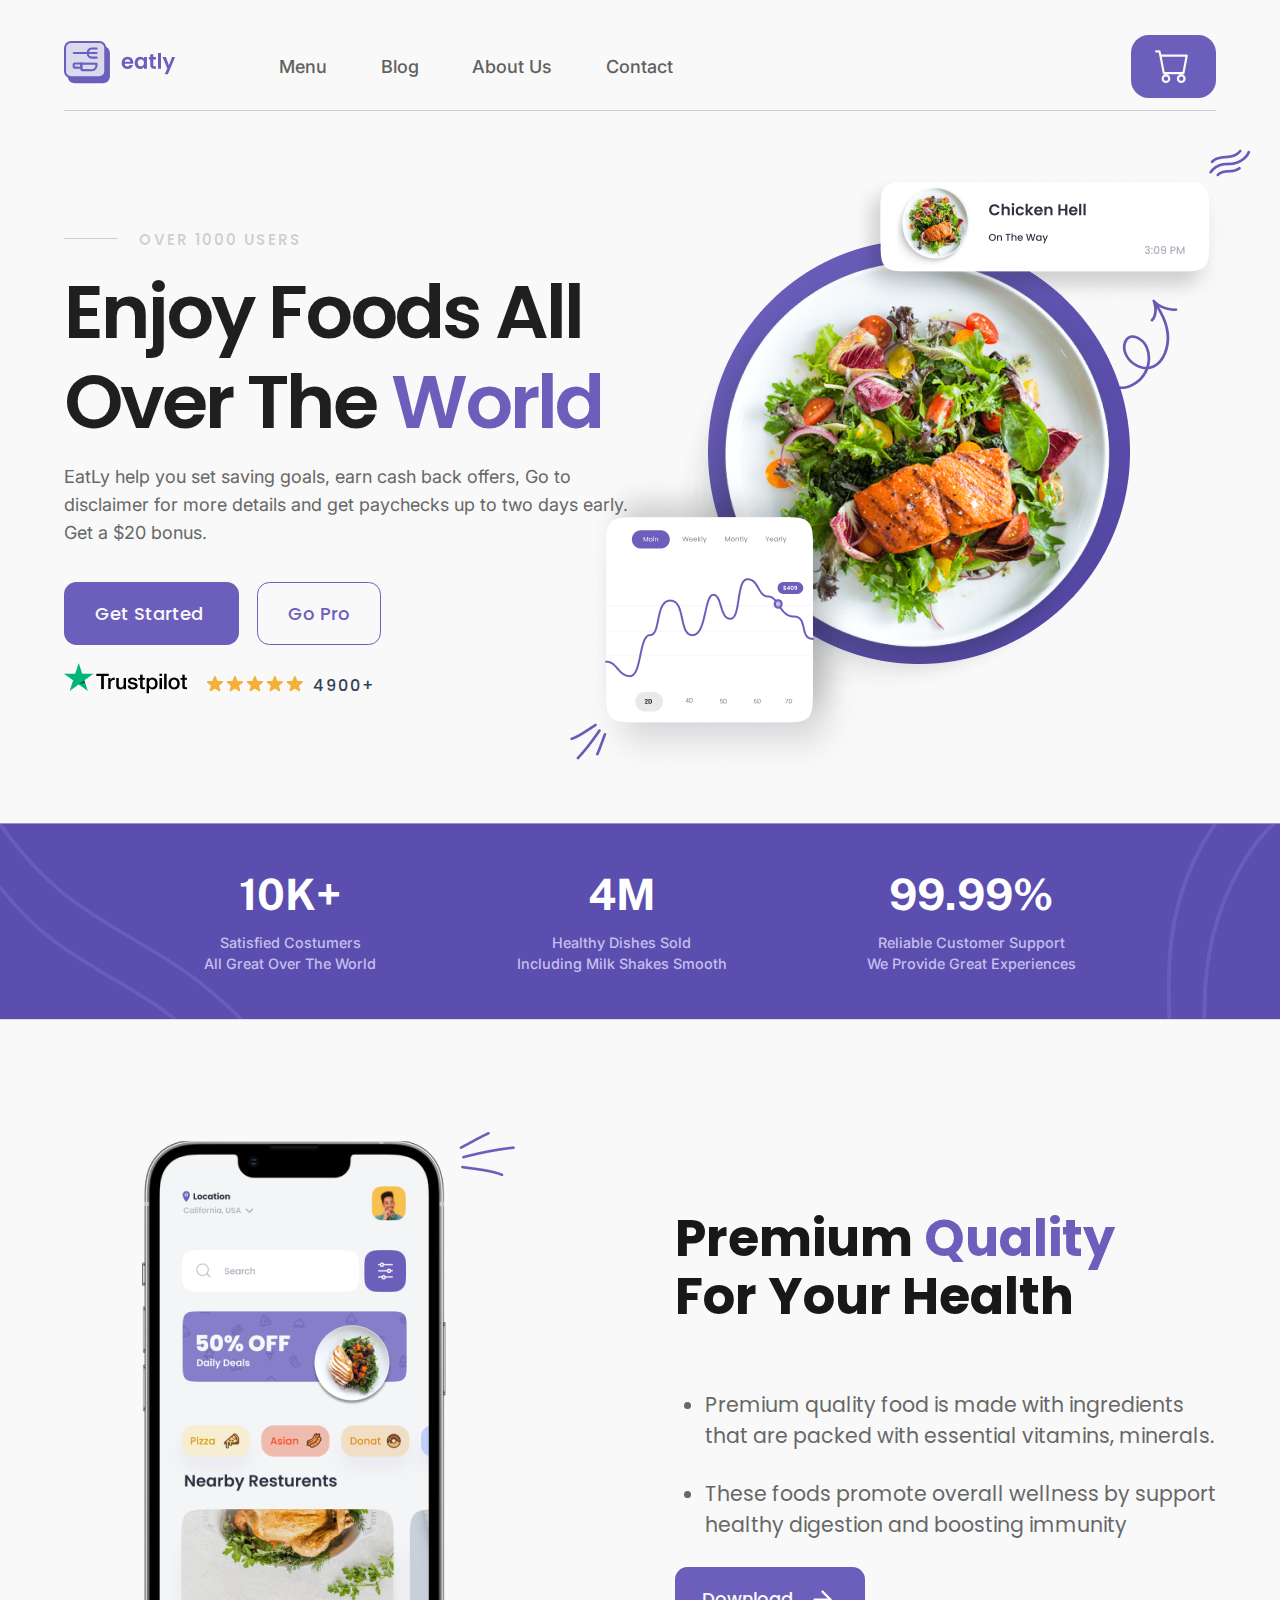
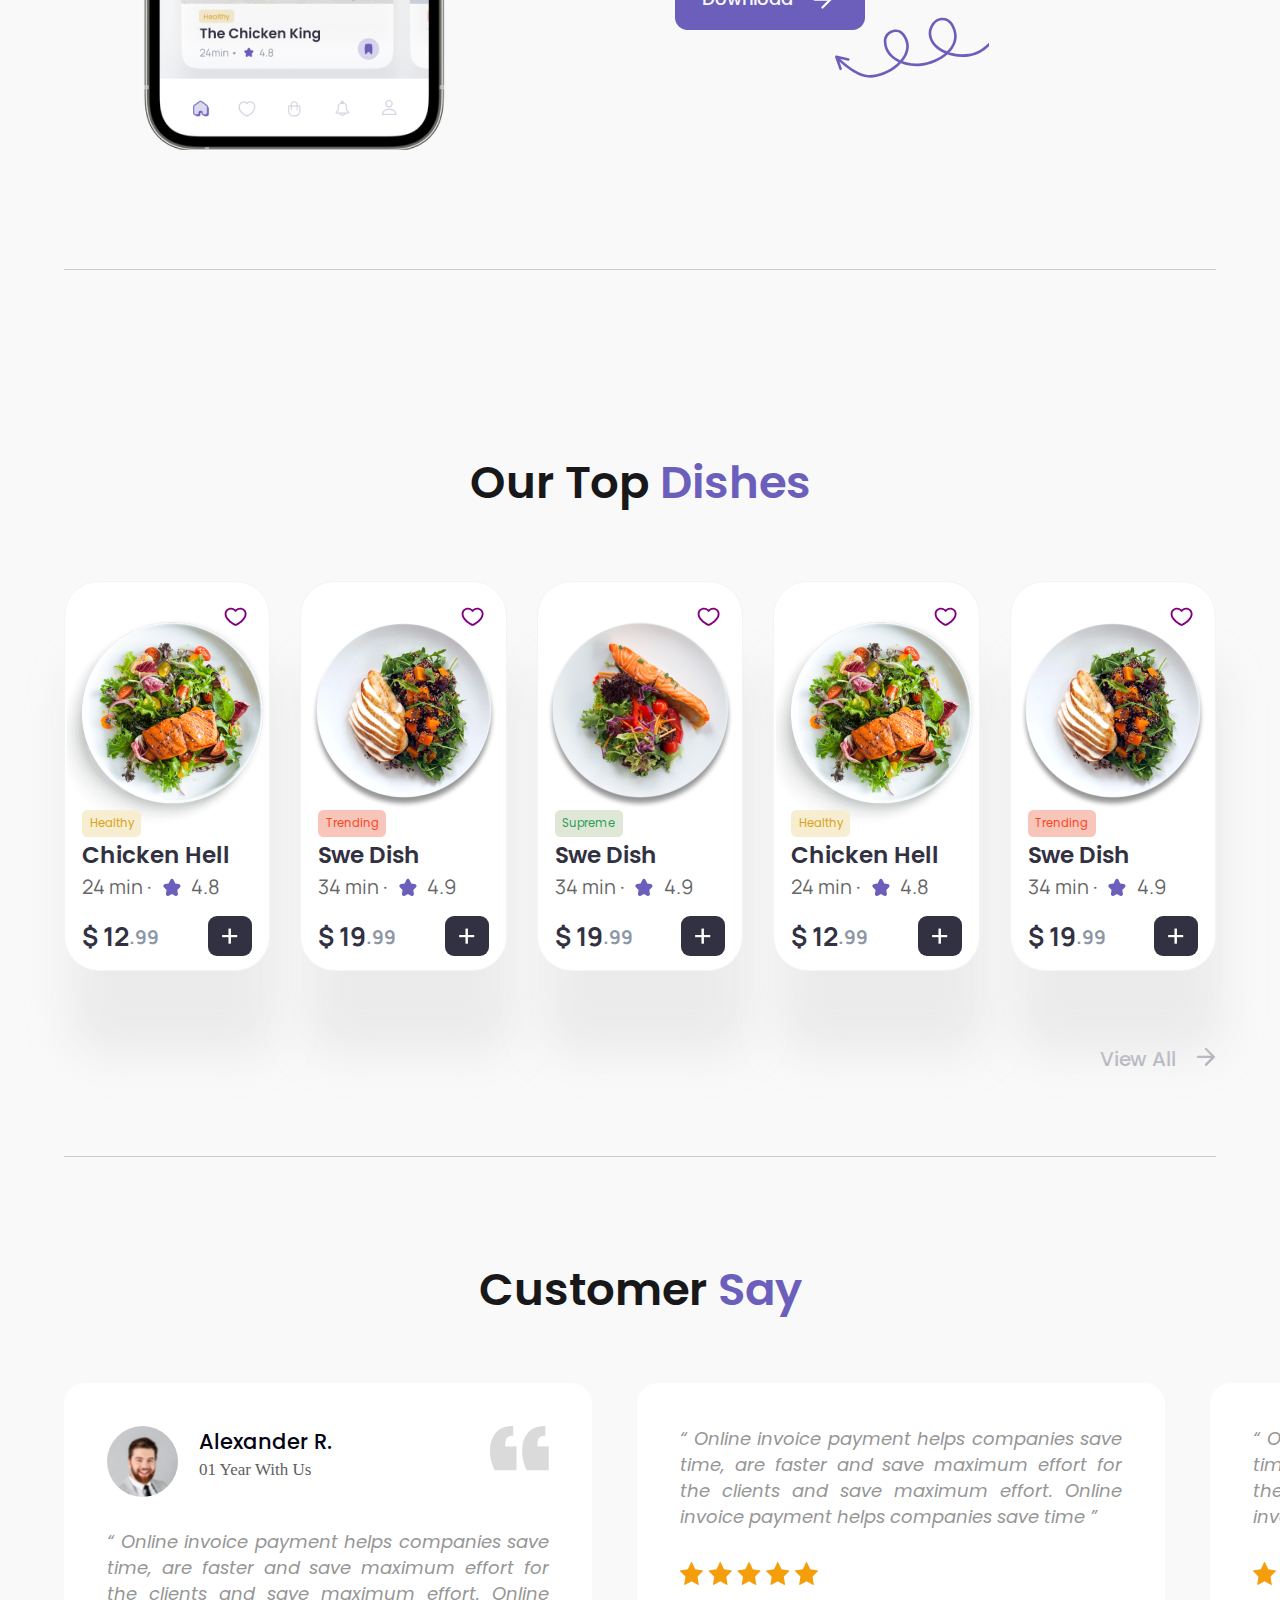
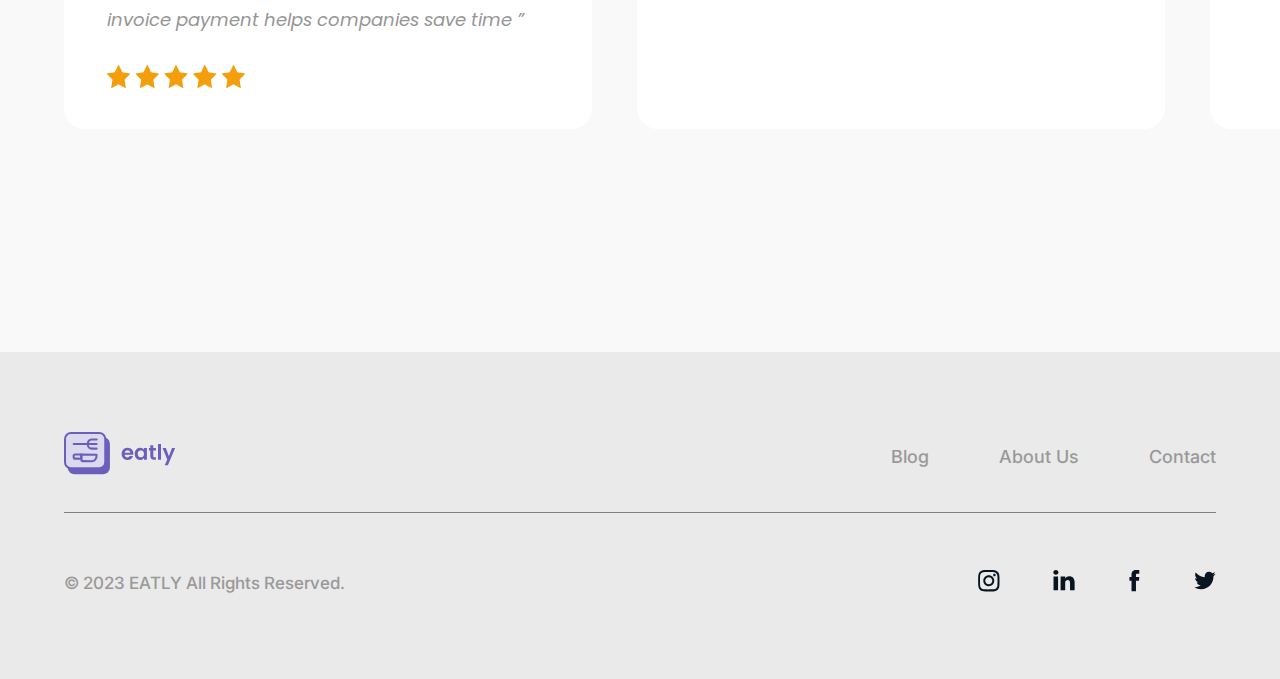
==== commit eedbe682: "fix problems mobile adaptive" ====
--- a/index.html
+++ b/index.html
@@ -38,13 +38,10 @@
                         </nav>
                     </div>
                     <div class="header__button">
-                        <a href="/pages/shoping.html">
-                            <button type="button" class="btn btn--shop"> 
-                                <svg xmlns="http://www.w3.org/2000/svg" width="34" height="30" fill="currentColor" viewBox="0 0 16 16">
-                                    <path d="M0 1.5A.5.5 0 0 1 .5 1H2a.5.5 0 0 1 .485.379L2.89 3H14.5a.5.5 0 0 1 .491.592l-1.5 8A.5.5 0 0 1 13 12H4a.5.5 0 0 1-.491-.408L2.01 3.607 1.61 2H.5a.5.5 0 0 1-.5-.5M3.102 4l1.313 7h8.17l1.313-7zM5 12a2 2 0 1 0 0 4 2 2 0 0 0 0-4m7 0a2 2 0 1 0 0 4 2 2 0 0 0 0-4m-7 1a1 1 0 1 1 0 2 1 1 0 0 1 0-2m7 0a1 1 0 1 1 0 2 1 1 0 0 1 0-2"/>
-                                </svg>
-                            
-                            </button>
+                        <a href="/pages/shoping.html" class="btn btn--shop">
+                            <svg xmlns="http://www.w3.org/2000/svg" width="34" height="30" fill="currentColor" viewBox="0 0 16 16">
+                                <path d="M0 1.5A.5.5 0 0 1 .5 1H2a.5.5 0 0 1 .485.379L2.89 3H14.5a.5.5 0 0 1 .491.592l-1.5 8A.5.5 0 0 1 13 12H4a.5.5 0 0 1-.491-.408L2.01 3.607 1.61 2H.5a.5.5 0 0 1-.5-.5M3.102 4l1.313 7h8.17l1.313-7zM5 12a2 2 0 1 0 0 4 2 2 0 0 0 0-4m7 0a2 2 0 1 0 0 4 2 2 0 0 0 0-4m-7 1a1 1 0 1 1 0 2 1 1 0 0 1 0-2m7 0a1 1 0 1 1 0 2 1 1 0 0 1 0-2"/>
+                            </svg>
                         </a>
                     </div>
                     <button class="header__burger">
@@ -64,11 +61,8 @@
                         <p class="promo__text">
                             EatLy help you set saving goals, earn cash back offers, Go to disclaimer for more details and get paychecks up to two days early. Get a $20 bonus.
                         </p>
-                        <a href="/pages/menu.html">
-                            <button type="button" class="btn btn--get-started">Get Started</button>
-                        </a>
-                        <a href="https://play.google.com/store/apps?hl=ru&gl=US&pli=1">
-                            <button type="button" class="btn btn--Go-pro">Go Pro</button>
+                        <a href="/pages/menu.html" class="btn btn--get-started">Get Started </a>
+                        <a href="https://play.google.com/store/apps?hl=ru&gl=US&pli=1" class="btn btn--Go-pro">Go Pro
                         </a>
                         <div class="promo__left_bottom">
                             <img class="promo__img" src="/img/trustpilot-1.png" alt="img">
@@ -119,14 +113,12 @@
                             <li>These foods promote overall wellness by support healthy digestion and boosting immunity</li>
                         </ul>
                         <div class="quality__button">
-                            <a href="https://play.google.com/store/apps?hl=ru&gl=US&pli=1">
-                                <button type="button" class="btn btn--download">Download
+                            <a href="https://play.google.com/store/apps?hl=ru&gl=US&pli=1" class="btn btn--download">Download
                                 <span><svg width="29" height="28" viewBox="0 0 29 28" fill="none" xmlns="http://www.w3.org/2000/svg">
                                 <path d="M6.55469 13.5469H22.3588" stroke="white" stroke-width="2.25773" stroke-linecap="round" stroke-linejoin="round"/>
                                 <path d="M14.4561 5.64453L22.3581 13.5466L14.4561 21.4487" stroke="white" stroke-width="2.25773" stroke-linecap="round" stroke-linejoin="round"/>
                                 </svg>
-                                </span>
-                                </button>
+                                </span>                            
                             </a>
                             <svg class='quality__decor-2' width="154" height="87" viewBox="0 0 154 87" xmlns="http://www.w3.org/2000/svg">
                                 <path d="M168.51 6.14524C168.736 5.44942 168.356 4.70168 167.66 4.4751C166.964 4.24854 166.216 4.62893 165.99 5.32475L168.51 6.14524ZM134.211 38.1393L134.417 39.4481L134.211 38.1393ZM94.9327 16.2392L96.2576 16.2287L94.9327 16.2392ZM106.699 2.00495L106.79 3.32679L106.699 2.00495ZM119.187 12.3894L117.941 12.8395L119.187 12.3894ZM85.8664 47.5723L86.0118 48.8893L85.8664 47.5723ZM50.0898 25.0035L51.4127 24.9278L50.0898 25.0035ZM58.6008 14.038L58.9272 15.3222L58.6008 14.038ZM32.8261 59.2674L32.9313 57.9466L32.8261 59.2674ZM1.37233 39.7189L1.67289 38.4284C1.20208 38.3187 0.708912 38.4742 0.386083 38.834C0.0632658 39.1938 -0.0379848 39.7009 0.121904 40.1571L1.37233 39.7189ZM12.9722 43.781C13.6849 43.947 14.3973 43.5038 14.5633 42.7911C14.7293 42.0784 14.2861 41.3661 13.5734 41.2001L12.9722 43.781ZM4.36582 52.266C4.60787 52.9566 5.3639 53.3202 6.05449 53.0782C6.74509 52.8362 7.10871 52.0801 6.86667 51.3895L4.36582 52.266ZM167.25 5.735C165.99 5.32475 165.99 5.32442 165.99 5.32421C165.99 5.32428 165.99 5.32417 165.99 5.32431C165.99 5.3246 165.99 5.32531 165.989 5.32646C165.989 5.32876 165.987 5.33277 165.985 5.33847C165.982 5.34989 165.975 5.36806 165.967 5.39279C165.95 5.44226 165.924 5.51796 165.889 5.61827C165.819 5.8189 165.711 6.11784 165.564 6.50209C165.271 7.27077 164.824 8.37969 164.214 9.72495C162.993 12.4182 161.123 16.0443 158.531 19.7794C153.33 27.276 145.345 35.0415 134.004 36.8304L134.417 39.4481C146.782 37.4974 155.317 29.0607 160.708 21.2901C163.413 17.3916 165.358 13.6179 166.628 10.8196C167.263 9.41912 167.73 8.2594 168.041 7.44588C168.196 7.03902 168.311 6.71848 168.389 6.49739C168.428 6.38683 168.457 6.30111 168.477 6.24188C168.487 6.21227 168.495 6.18927 168.5 6.1731C168.503 6.16501 168.505 6.15862 168.507 6.15398C168.508 6.15165 168.508 6.14976 168.509 6.1483C168.509 6.14757 168.509 6.14681 168.509 6.14644C168.509 6.14579 168.51 6.14524 167.25 5.735ZM134.004 36.8304C125.148 38.2275 115.647 36.5955 108.382 32.7941C101.099 28.9829 96.3124 23.1503 96.2576 16.2287L93.6077 16.2497C93.6732 24.5238 99.3941 31.0818 107.154 35.1421C114.932 39.212 125.01 40.9322 134.417 39.4481L134.004 36.8304ZM96.2576 16.2287C96.2416 14.2002 97.0816 11.0373 98.8904 8.32693C100.682 5.64226 103.304 3.56809 106.79 3.32679L106.607 0.683114C102.057 0.998027 98.7776 3.72199 96.6862 6.85591C94.6119 9.96411 93.587 13.6403 93.6077 16.2497L96.2576 16.2287ZM106.79 3.32679C110.087 3.09861 112.447 4.40049 114.211 6.284C116.015 8.20966 117.182 10.7376 117.941 12.8395L120.433 11.9393C119.629 9.71127 118.313 6.78656 116.145 4.47227C113.938 2.11582 110.836 0.390421 106.607 0.683114L106.79 3.32679ZM117.941 12.8395C120.967 21.2178 117.74 28.9549 111.233 34.9948C104.704 41.0555 95.0158 45.2291 85.721 46.2553L86.0118 48.8893C95.8117 47.8074 106.047 43.4237 113.036 36.937C120.047 30.4296 123.933 21.6293 120.433 11.9393L117.941 12.8395ZM85.721 46.2553C77.749 47.1355 69.3253 45.6514 62.824 41.9973C56.3496 38.3582 51.8532 32.6242 51.4127 24.9278L48.767 25.0792C49.2704 33.875 54.4526 40.3319 61.5256 44.3074C68.5717 48.2677 77.5643 49.822 86.0118 48.8893L85.721 46.2553ZM51.4127 24.9278C51.2745 22.5139 51.8549 20.4733 53.06 18.8788C54.2673 17.2812 56.1875 16.0186 58.9272 15.3222L58.2744 12.7539C55.074 13.5674 52.5855 15.1114 50.9458 17.281C49.3038 19.4536 48.5988 22.1407 48.767 25.0792L51.4127 24.9278ZM58.9272 15.3222C61.4325 14.6854 63.4587 15.1941 65.1694 16.4251C66.9338 17.6947 68.426 19.7842 69.6426 22.384L72.0428 21.2608C70.7277 18.4505 68.9935 15.912 66.7172 14.2741C64.3872 12.5975 61.5583 11.9191 58.2744 12.7539L58.9272 15.3222ZM69.6426 22.384C73.7169 31.0908 69.408 40.2171 61.3002 47.2331C53.2116 54.2323 41.8197 58.6546 32.9313 57.9466L32.7209 60.5882C42.4857 61.3661 54.5525 56.5765 63.0342 49.237C71.4965 41.9143 76.8694 31.5752 72.0428 21.2608L69.6426 22.384ZM32.9313 57.9466C26.0317 57.397 18.4366 52.7361 12.4277 48.014C9.45504 45.6779 6.93009 43.3751 5.14816 41.6558C4.25787 40.7968 3.55474 40.0851 3.07579 39.5899C2.83636 39.3423 2.65307 39.1489 2.53054 39.0185C2.46928 38.9533 2.42322 38.9038 2.39295 38.8711C2.3778 38.8548 2.36661 38.8426 2.35943 38.8348C2.35585 38.8309 2.35327 38.8281 2.3517 38.8264C2.35091 38.8256 2.35038 38.825 2.35011 38.8247C2.34997 38.8245 2.34996 38.8245 2.34988 38.8244C2.34994 38.8245 2.35004 38.8246 1.37233 39.7189C0.394615 40.6131 0.39485 40.6134 0.395158 40.6137C0.395344 40.6139 0.395711 40.6143 0.396083 40.6147C0.396828 40.6155 0.397834 40.6166 0.39909 40.618C0.401613 40.6208 0.405156 40.6246 0.409706 40.6295C0.418806 40.6394 0.431948 40.6537 0.449073 40.6722C0.48331 40.7091 0.533445 40.763 0.598903 40.8327C0.729812 40.9721 0.922037 41.1748 1.17093 41.4321C1.66864 41.9468 2.39344 42.6803 3.30813 43.5628C5.1362 45.3267 7.72958 47.6923 10.7903 50.0976C16.8481 54.8582 24.9799 59.9716 32.7209 60.5882L32.9313 57.9466ZM1.07177 41.0093L12.9722 43.781L13.5734 41.2001L1.67289 38.4284L1.07177 41.0093ZM0.121904 40.1571L4.36582 52.266L6.86667 51.3895L2.62275 39.2806L0.121904 40.1571Z" fill="#6C5FBC"/>
@@ -265,9 +257,7 @@
                         </li>
                     </ul>
                     <div class="dishes__button">
-                            <button type="button" class="btn btn--view-all"><a href="#">View All </a>
-                                <span> <img src="/img/arrow.png"> </span>
-                            </button>
+                        <a href="#" class="btn btn--view-all">View All <span> <img src="/img/arrow.png" alt="arrow"> </span></a>
                     </div>
                 </div>
             </div>
@@ -278,8 +268,8 @@
                 <div class="customer__row">
                     <h2 class="customer__title">Customer <span>Say</span></h2>
                     <div class="customer__card">
-                        <ul class="customer__list">
-                            <div class="customer__slider">
+                        <div class="customer__list">
+                            <ul class="customer__slider">
                                 <li class="customer__item customer__item-active">
                                     <div class="customer__item_top">
                                         <div class="customer__item_img"></div>
@@ -287,7 +277,7 @@
                                             <div class="customer__item_name">Alexander R.</div>
                                             <div class="customer__item_date">01 Year With Us </div>                                            
                                         </div>
-                                        <div class="customer__item_decor"><img src="/img/decor6.png"></div>
+                                        <div class="customer__item_decor"><img src="/img/decor6.png" alt="decor"></div>
                                     </div>
                                     <div class="customer__item_row" >    
                                         <div class="customer__item_text ">“ Online invoice payment helps companies save time, are faster and save maximum effort for the clients and save maximum effort. Online invoice payment helps companies save time ”</div>
@@ -322,14 +312,13 @@
                                         <div class="customer__item_rating"></div>
                                     </div>
                                 </li>
-                            </div>
-                            <ul class="customer__slider_control">
-                                <li><button class="customer__button customer__button-active"></button></li>
-                                <li><button class="customer__button"></button></li>
-                                <li><button class="customer__button"></button></li>
                             </ul>
-                        </ul>
-                        
+                        </div>
+                        <ul class="customer__slider_control">
+                            <li><button class="customer__button customer__button-active"></button></li>
+                            <li><button class="customer__button"></button></li>
+                            <li><button class="customer__button"></button></li>
+                        </ul>    
                     </div>
                 </div>
             </div>
--- a/css/style.css
+++ b/css/style.css
@@ -67,6 +67,9 @@
   display: flex;
 }
 .header__burger {
+  display: none;
+}
+.header-popup {
   display: none;
 }
 
@@ -105,11 +108,15 @@
   background: #6C5FBC;
   width: 85px;
   border-radius: 17.8px;
+  position: relative;
 }
 .btn--shop svg {
   fill: #F9F9F9;
   width: 35px;
   height: 35px;
+  position: absolute;
+  top: 20%;
+  left: 28%;
 }
 .btn--shop:hover {
   background: #F9F9F9;
@@ -126,6 +133,8 @@
   text-transform: capitalize;
   width: 385px;
   height: 77px;
+  padding: 25px;
+  text-align: center;
 }
 .btn--confirm:hover {
   background: #F9F9F9;
@@ -135,12 +144,12 @@
 .btn--get-started {
   background: #6C5FBC;
   font-weight: 500;
-  width: 160px;
   border-radius: 12.4px;
   color: #F9F9F9;
   line-height: 1.5;
   text-transform: capitalize;
   margin-right: 18px;
+  padding: 18px 30px;
 }
 .btn--get-started:hover {
   background: #F9F9F9;
@@ -151,11 +160,11 @@
   border: 1.5px solid #6C5FBC;
   color: #6C5FBC;
   font-weight: 500;
-  width: 116px;
   border-radius: 12.4px;
   background: #F9F9F9;
   line-height: 1.5;
   text-transform: capitalize;
+  padding: 18px 30px;
 }
 .btn--Go-pro:hover {
   background: #6C5FBC;
@@ -193,7 +202,7 @@
   font-weight: 500;
   line-height: 45px;
   letter-spacing: -0.1px;
-  margin-left: auto;
+  float: right;
 }
 .btn--view-all span {
   margin-left: 20px;
@@ -292,14 +301,15 @@
   border: 1px solid #6C5FBC;
 }
 .btn--payment {
+  display: block;
   background: #6C5FBC;
   border-radius: 17.8px;
   color: #F9F9F9;
   line-height: 1.5;
   text-transform: capitalize;
-  width: 100%;
+  padding: 24px;
+  text-align: center;
   height: 77px;
-  margin-top: 39px;
   font-size: 21px;
   font-weight: 600;
   letter-spacing: -0.137px;
@@ -638,7 +648,7 @@
   background: #fff;
   border-radius: 21px;
   width: 528px;
-  height: 240px;
+  height: 100%;
   padding: 43px;
 }
 .customer__item_col {
@@ -804,6 +814,9 @@
 .footer__icon:hover {
   fill: #6C5FBC;
 }
+.footer-popup {
+  display: none;
+}
 .footer .menu {
   display: flex;
   flex-direction: row;
@@ -873,7 +886,7 @@
 .blog__item_img {
   margin: 25px 20px auto 20px;
   width: 310px;
-  height: 100%;
+  height: 275px;
 }
 .blog__item_img-1 {
   background: url(/img/blog_img1.jpg) no-repeat;
@@ -1213,6 +1226,9 @@
 }
 .shopping__list {
   position: relative;
+}
+.shopping__pay {
+  margin-bottom: 39px;
 }
 .shopping__pay_item {
   display: flex;
--- a/css/media.css
+++ b/css/media.css
@@ -43,6 +43,7 @@
     line-height: 19px;
     width: 272px;
     height: 53px;
+    padding: 16px;
   }
   .btn--send {
     border-radius: 12.6px;
@@ -55,7 +56,7 @@
   .btn--apply {
     width: 75px;
     border-radius: 12.6px;
-    width: 100%;
+    width: 93.87px;
     font-size: 9.8px;
     line-height: 15px;
     margin-top: 15px;
@@ -75,6 +76,7 @@
     font-size: 14.2px;
     line-height: 21px;
     font-weight: 600;
+    padding: 16px;
   }
   .btn--get-started {
     font-weight: 500;
@@ -427,6 +429,7 @@
   }
   .blog__item_img {
     width: 220px;
+    height: 193.68px;
     border-radius: 8.7px;
     margin: 17px auto 14px;
   }
@@ -572,6 +575,8 @@
   .btn--shop svg {
     width: 30px;
     height: 30px;
+    top: 12%;
+    left: 28%;
   }
   .btn--confirm {
     border-radius: 11.45px;
@@ -588,9 +593,9 @@
     font-size: 13px;
     line-height: 20px;
     letter-spacing: 0.03em;
+    height: 61px;
   }
   .btn--apply {
-    width: 75px;
     border-radius: 11.45px;
     line-height: 1.5;
     width: 100%;
@@ -601,7 +606,6 @@
     letter-spacing: -0.01em;
   }
   .btn--apply-coupon {
-    width: 74px;
     border-radius: 11.45px;
     font-weight: 500;
     font-size: 10.8px;
@@ -691,6 +695,9 @@
     content: "";
     top: 8px;
   }
+  .header__logo {
+    margin-left: 0;
+  }
   .promo__left {
     width: 470px;
   }
@@ -835,6 +842,10 @@
   .btn--download {
     margin: 35px auto;
   }
+  .btn--view-all {
+    font-size: 20px;
+    line-height: 45px;
+  }
   .promo__row {
     background-size: 323px 288px;
     background-position: center 490px;
@@ -865,7 +876,7 @@
     font-size: 11.1px;
     line-height: 17px;
     margin: 0 auto;
-    max-width: 350px;
+    max-width: 95%;
   }
   .premimum {
     background-size: auto 748px;
@@ -897,10 +908,12 @@
   }
   .quality__row {
     height: 840px;
-    background-position: center 410px;
+    width: 100%;
+    background-position: 100px 410px;
   }
   .quality__col {
     margin-left: 0px;
+    width: 100%;
   }
   .quality__title {
     padding-bottom: 37px;
@@ -915,7 +928,7 @@
   .quality__decor-2 {
     left: 25px;
     top: 35px;
-    transform: rotate(111.82deg);
+    transform: rotate(110.82deg);
   }
   .quality__decor-2 svg {
     width: 56.96px;
@@ -923,6 +936,19 @@
   }
   .dishes__row {
     padding: 92px 0;
+  }
+  .dishes__pagemenu {
+    flex-direction: column;
+    position: relative;
+  }
+  .dishes__button-menu {
+    position: absolute;
+    top: 920px;
+    left: 220px;
+  }
+  .dishes__title {
+    font-size: 30px;
+    line-height: 36px;
   }
   .customer__button {
     width: 117px;
@@ -997,8 +1023,28 @@
   .blog__promo {
     display: none;
   }
+  .blog__title {
+    font-size: 25.71px;
+    line-height: 31px;
+  }
   .content__article {
     margin-right: 0;
+  }
+  .content__title {
+    font-size: 22.39px;
+    line-height: 27px;
+  }
+  .content_text-2 {
+    font-size: 15.48px;
+    line-height: 24px;
+  }
+  .content__article_title {
+    font-size: 17.36px;
+    line-height: 23px;
+  }
+  .content__article_text {
+    font-size: 11.57px;
+    line-height: 23px;
   }
   .support__row_left {
     display: none;
@@ -1019,9 +1065,55 @@
     transform: rotate(75deg);
     height: 285px;
   }
+  .support__row__title_img-3 svg {
+    fill: white;
+  }
+  .shopping__row {
+    width: 100%;
+  }
+  .shopping__item_info {
+    width: 100%;
+  }
+  .shopping__cards {
+    width: 95%;
+  }
+  .shopping__cards_decor-1 {
+    top: -18px;
+    right: -10px;
+    width: 20px;
+  }
+  .shopping__cards_decor-2, .shopping__cards_decor-3 {
+    display: none;
+  }
+  .shopping__form form input {
+    width: 70%;
+  }
+  .getsupersale__row {
+    display: none;
+  }
+  .popup__row {
+    flex-direction: column;
+    width: 100%;
+  }
+  .popup__right {
+    display: none;
+  }
+  .popup__left {
+    width: 100%;
+  }
+  .popup__left_logo {
+    display: none;
+  }
+  .header__logo img {
+    width: 112.94px;
+    height: 42.31px;
+  }
+  .header-popup {
+    display: block;
+  }
   .footer {
     padding-top: 53px;
-    height: 426px;
+    height: 385px;
   }
   .footer__row {
     display: grid;
@@ -1029,7 +1121,9 @@
   }
   .footer__bottom {
     position: relative;
-    right: -20px;
+    right: -90px;
+    width: 290px;
+    padding: 40.53px 0 36px;
   }
   .footer__socials {
     position: absolute;
@@ -1053,4 +1147,180 @@
     font-size: 14px;
     line-height: 19px;
   }
+  .footer-popup {
+    display: flow;
+  }
+  .footer-popup__row {
+    display: grid;
+    position: relative;
+  }
+  .footer-popup__bottom {
+    position: relative;
+    right: -90px;
+    width: 290px;
+    padding: 40.53px 0 36px;
+  }
+  .footer-popup__socials {
+    position: absolute;
+    gap: 20px;
+    right: 20px;
+    top: -235px;
+  }
+  .footer-popup .logo {
+    align-self: self-start;
+  }
+  .footer-popup .menu {
+    display: grid;
+    gap: 30px;
+    line-height: 1.5;
+    text-transform: capitalize;
+    margin-top: 53.09px;
+  }
+  .footer-popup .menu__link {
+    color: #606060;
+    text-transform: uppercase;
+    font-size: 14px;
+    line-height: 19px;
+  }
+  .about__title, .about__info_title, .about__time {
+    font-size: 23.6px;
+    line-height: 28px;
+  }
+  .about__text, .about__list_item, .about__time_hour, .about__info_tel {
+    font-size: 15px;
+    line-height: 23px;
+    margin-left: 20px;
+  }
+  .about__delivery {
+    font-weight: 700;
+  }
+}
+@media (max-width: 376px) {
+  .btn--send {
+    height: 81px;
+  }
+  .btn--download {
+    width: 121.77px;
+    height: 41.55px;
+  }
+  .btn--view-all {
+    margin-left: -36px;
+  }
+  .header__button {
+    position: absolute;
+    right: 55px;
+  }
+  .header__burger {
+    margin-left: 80px;
+  }
+  .footer__bottom {
+    width: 265px;
+    right: -70px;
+  }
+  .dishes__cards {
+    gap: 20px;
+  }
+  .shopping__form form input {
+    width: 75%;
+    padding-left: 60px;
+  }
+  .shopping__item {
+    height: 64.87px;
+  }
+  .shopping__item_info:nth-child(1), .shopping__item_info:nth-child(2) {
+    background-size: 55px 55px;
+    background-position-y: center;
+    background-position-x: 5px;
+  }
+  .shopping__item_info-1 {
+    padding-left: 75px;
+  }
+  .shopping__item_info-2 {
+    padding-right: 15px;
+  }
+  .shopping__item_counter-raise, .shopping__item_counter-lower {
+    border-radius: 5.95px;
+    width: 20.02px;
+    height: 18.94px;
+  }
+  .support__row input, .support__row textarea {
+    font-size: small;
+  }
+  .support__title_right {
+    display: block;
+    height: 150px;
+    margin-bottom: 46px;
+    text-align: center;
+    padding-top: 23.77px;
+    background: #6C5FBC;
+    color: white;
+    font-size: 30px;
+    line-height: 36px;
+  }
+  .support__title_right span {
+    color: white;
+  }
+  .support__title_img-3 {
+    display: none;
+    bottom: 385px;
+    left: -45px;
+    transform: rotate(51deg);
+  }
+  .quality__row {
+    background-position: center 430px;
+  }
+  .questions__header_decor {
+    right: 35px;
+  }
+  .customer__item {
+    width: 321.59px;
+    height: 265.15px;
+    padding: 10px;
+  }
+  .customer__title {
+    font-size: 30px;
+    line-height: 36px;
+  }
+  .content__title {
+    font-size: 20px;
+  }
+}
+@media (max-width: 320px) {
+  .dishes__button-menu {
+    position: absolute;
+    top: 1440px;
+    left: 180px;
+  }
+  .category {
+    width: 275px;
+  }
+  .questions__item_question-active {
+    width: 80%;
+  }
+  .questions__item_title {
+    width: 200px;
+  }
+  .footer__socials {
+    gap: 10px;
+  }
+  .footer__bottom {
+    right: -20px;
+  }
+  .header__burger {
+    margin-left: 30px;
+  }
+  .customer__item {
+    width: 275px;
+  }
+  .questions__header_decor {
+    right: 10px;
+  }
+  .quality__row {
+    background-position: 68px 465px;
+  }
+  .quality__decor-2 {
+    left: 0px;
+    top: 50px;
+    transform: rotate(105.82deg);
+  }
 }/*# sourceMappingURL=media.css.map */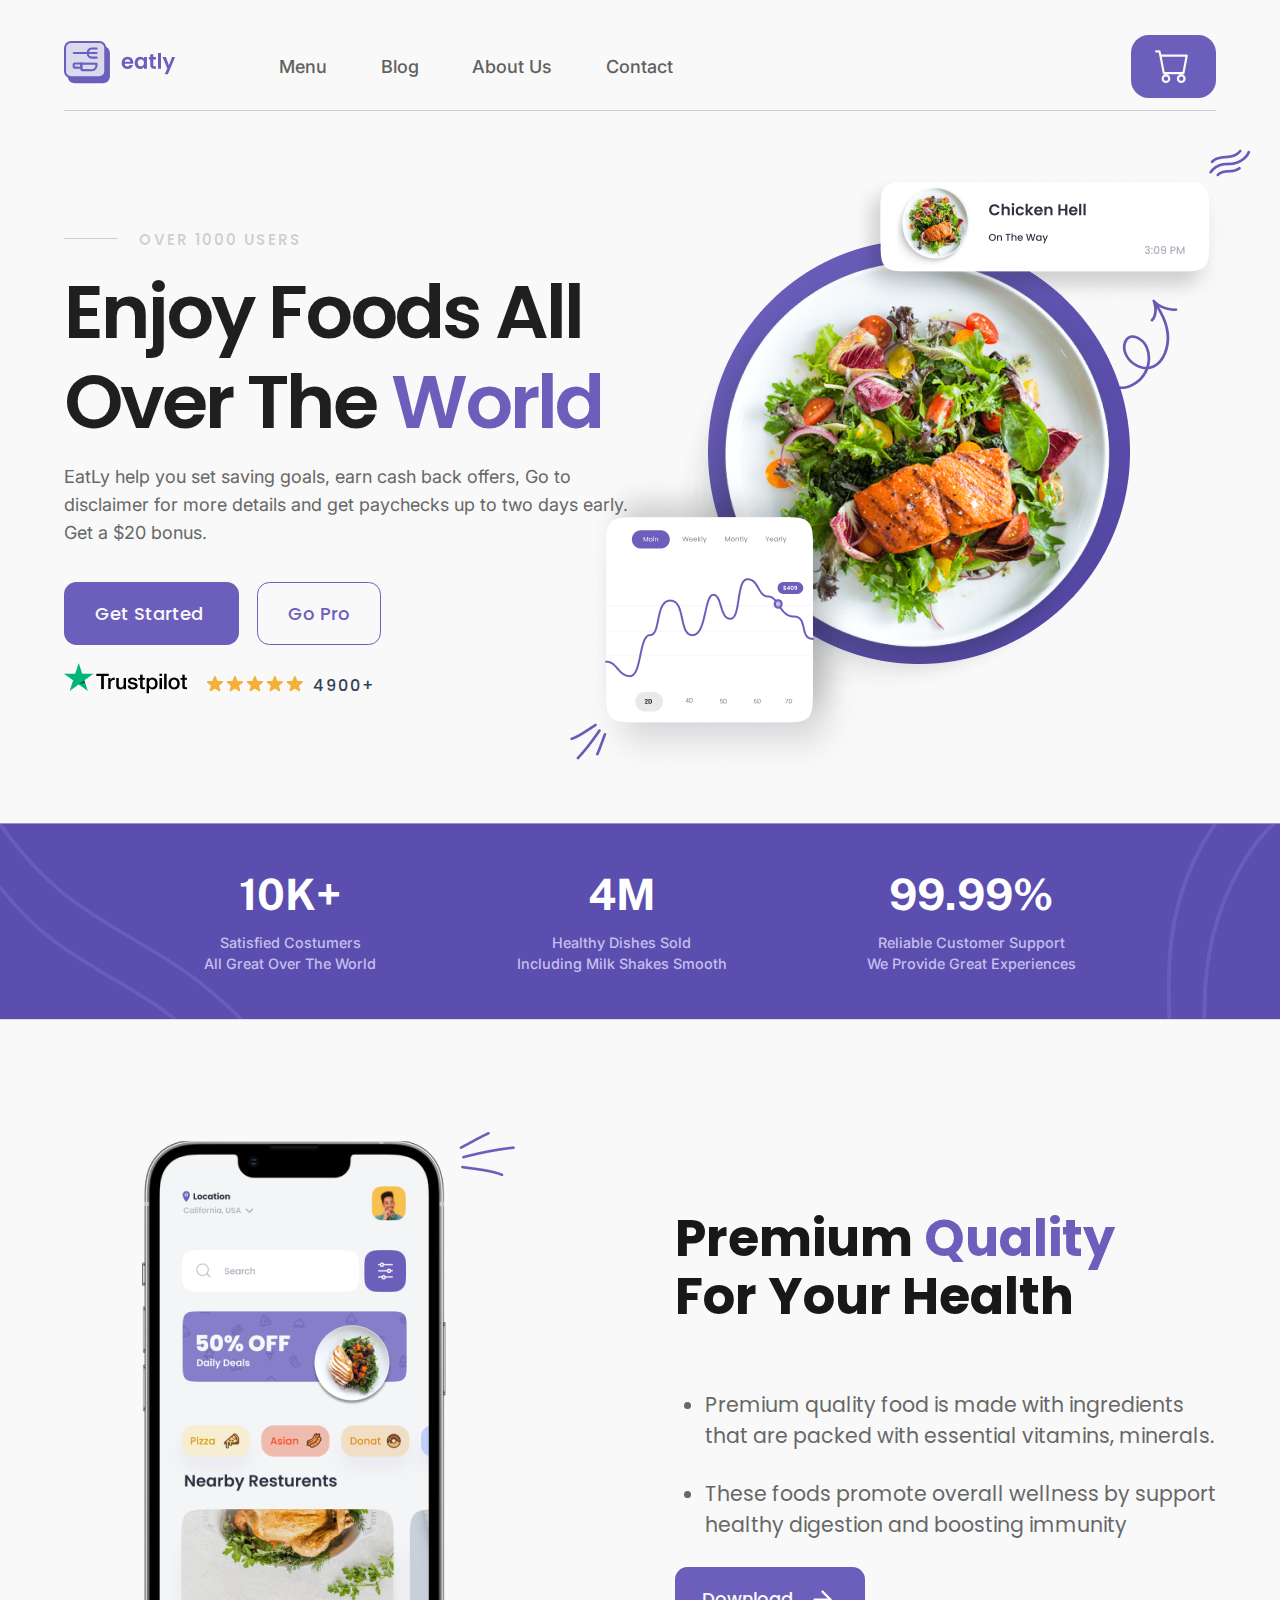
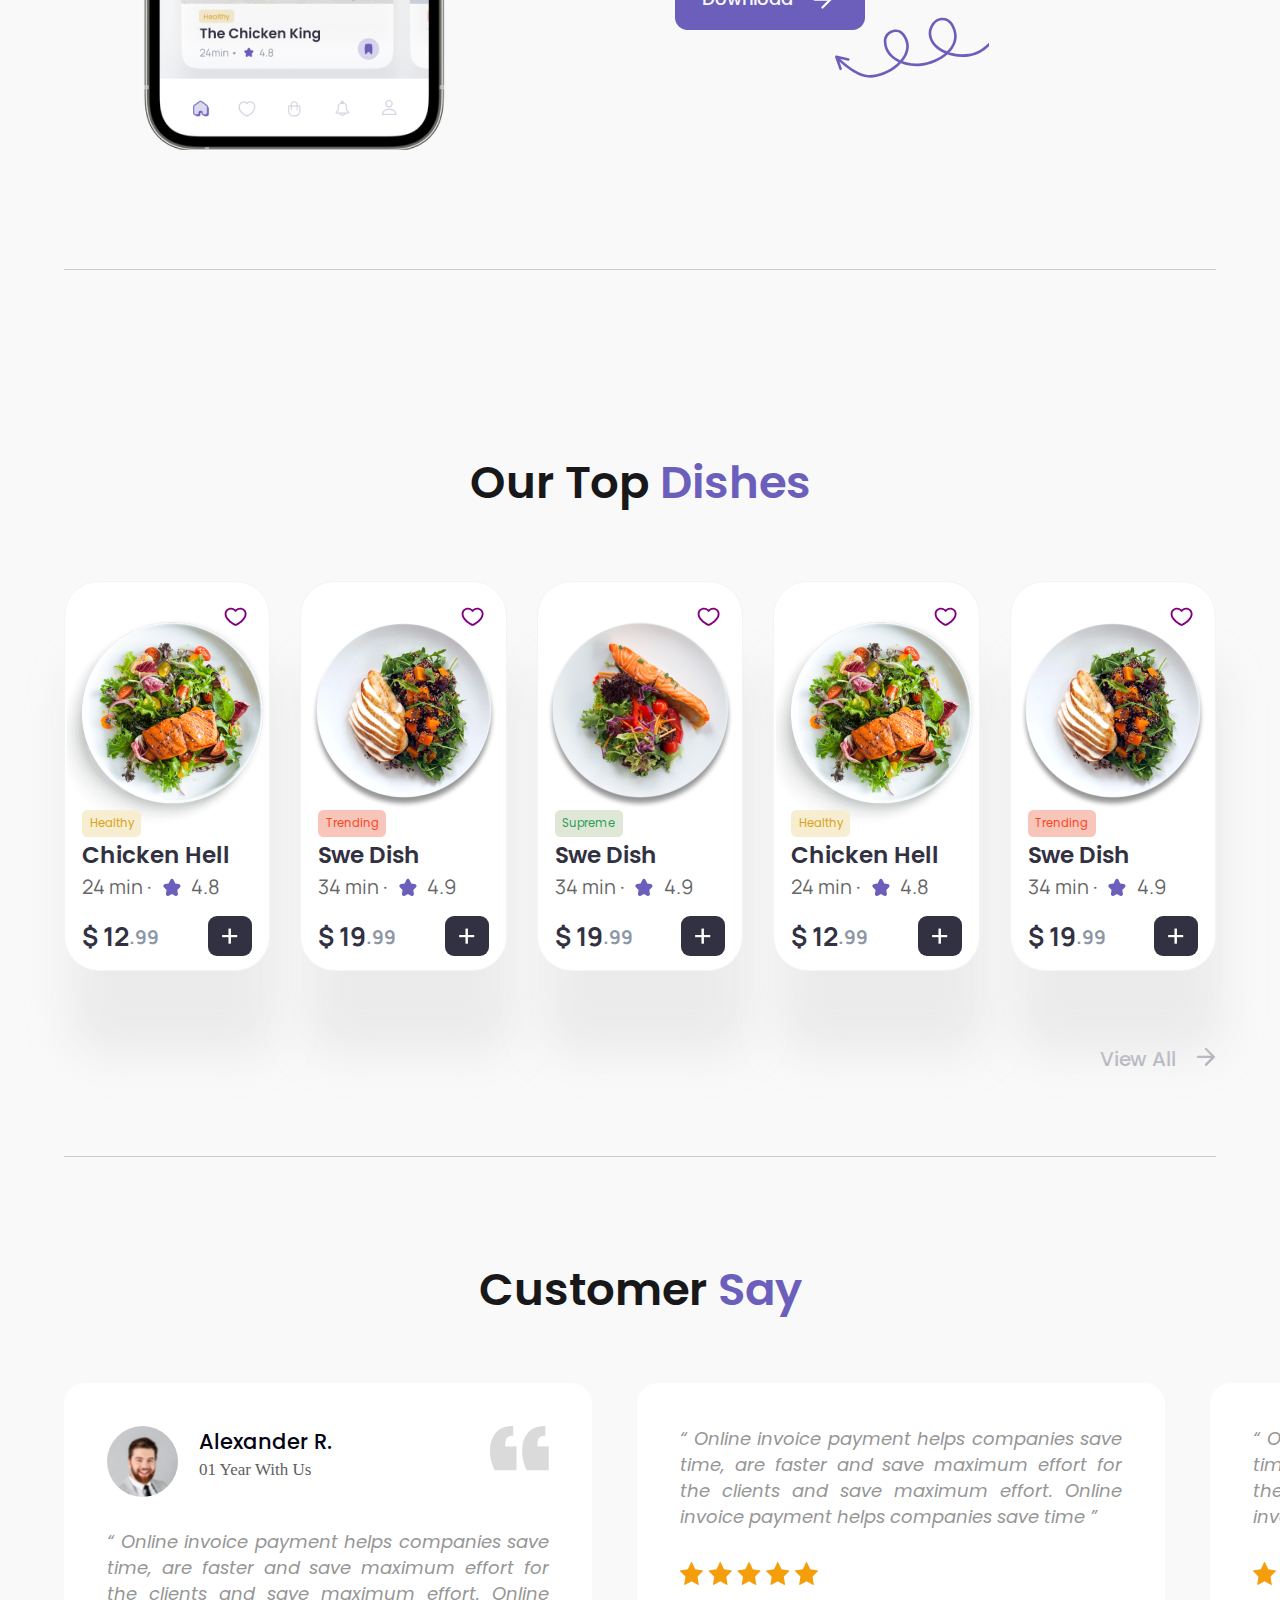
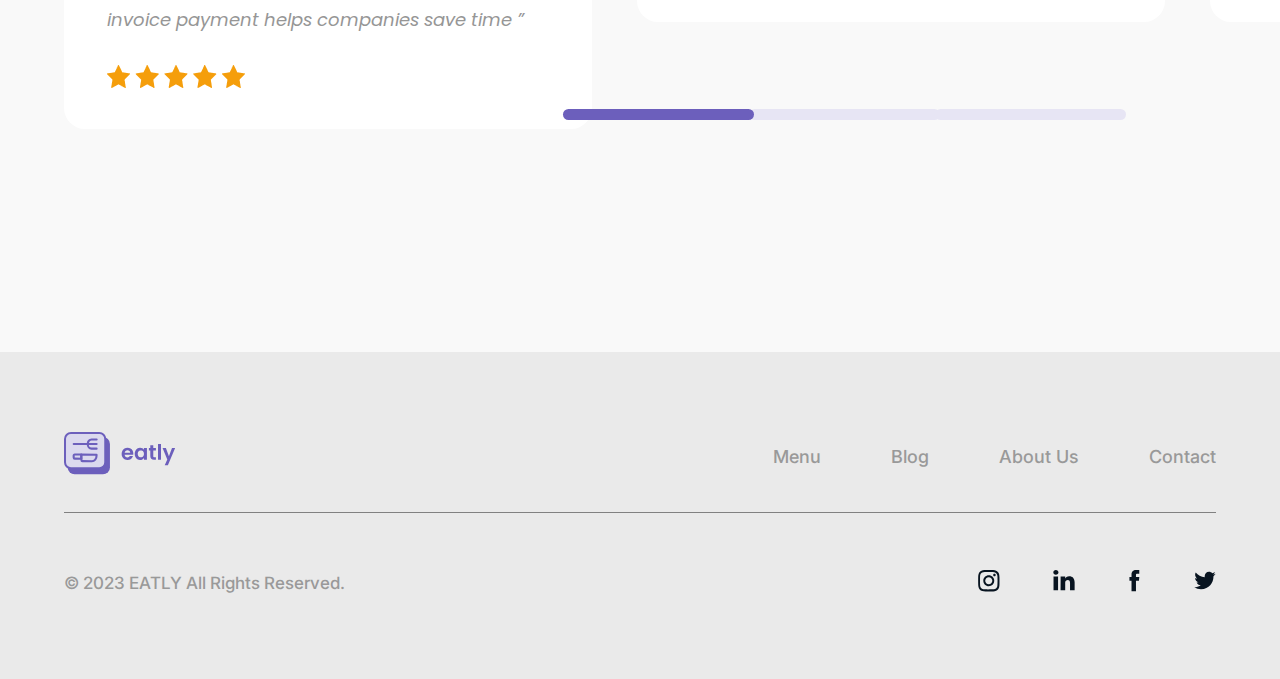
==== commit 059af638: "recoding header and footer" ====
--- a/index.html
+++ b/index.html
@@ -15,28 +15,28 @@
     <div class="site">
         <div class="header">
             <div class="container">
-                <div class="header__row">
-                    <a href="/index.html" class="header__logo">
-                        <img src="/img/Logo.svg" alt="Logo">
-                    </a>
-                    <div class="navigation">                        
-                        <nav class="nav">
-                            <ul class="menu">
-                                <li class="menu__item">
-                                    <a href="/pages/menu.html" class="menu__link">Menu</a>
-                                </li>
-                                <li class="menu__item">
-                                    <a href="/pages/blog.html" class="menu__link">Blog</a>
-                                </li>
-                                <li class="menu__item">
-                                    <a href="/pages/about.html" class="menu__link">About Us</a>
-                                </li>
-                                <li class="menu__item">
-                                    <a href="/pages/contact.html" class="menu__link">Contact</a>
-                                </li>
-                            </ul>
-                        </nav>
-                    </div>
+                <div class="header__row">                    
+                    <nav class="header__nav">
+                        <a href="/index.html" class="header__logo">
+                            <img src="/img/Logo.svg" alt="Logo">
+                        </a>
+
+                        <ul class="menu">
+                            <li class="menu__item">
+                                <a href="/pages/menu.html" class="menu__link">Menu</a>
+                            </li>
+                            <li class="menu__item">
+                                <a href="/pages/blog.html" class="menu__link">Blog</a>
+                            </li>
+                            <li class="menu__item">
+                                <a href="/pages/about.html" class="menu__link">About Us</a>
+                            </li>
+                            <li class="menu__item">
+                                <a href="/pages/contact.html" class="menu__link">Contact</a>
+                            </li>
+                        </ul>                    
+                    </nav>                    
+                    
                     <div class="header__button">
                         <a href="/pages/shoping.html" class="btn btn--shop">
                             <svg xmlns="http://www.w3.org/2000/svg" width="34" height="30" fill="currentColor" viewBox="0 0 16 16">
@@ -44,6 +44,7 @@
                             </svg>
                         </a>
                     </div>
+
                     <button class="header__burger">
                         <span></span>
                     </button>
@@ -326,12 +327,15 @@
 
         <div class="footer">
             <div class="container">
-                <div class="footer__row">
-                    <a href="/index.html" class="logo">
-                        <img src="/img/Logo.svg" alt="Logo">
-                    </a>
-                    <nav class="nav">
+                <div class="footer__row">                    
+                    <nav class="footer__nav">
+                        <a href="/index.html" class="logo">
+                            <img src="/img/Logo.svg" alt="Logo">
+                        </a>
                         <ul class="menu">
+                            <li class="menu__item">
+                                <a href="/pages/menu.html" class="menu__link">Menu</a>
+                            </li>
                             <li class="menu__item">
                                 <a href="/pages/blog.html" class="menu__link">Blog</a>
                             </li>
@@ -371,5 +375,8 @@
             </div>
         </div>
     </div>
+
+
+    <script src="/js/index.js"></script>
 </body>
 </html>--- a/css/style.css
+++ b/css/style.css
@@ -53,32 +53,46 @@
   padding-bottom: 24.6px;
   border-bottom: 0.71px solid #CBCBCB;
 }
+.header__nav {
+  display: flex;
+}
 .header__logo {
   margin-right: 103px;
   align-self: center;
 }
-.header input {
-  position: absolute;
-  right: 350px;
-  opacity: 0;
-}
 .header__button {
   margin-left: auto;
   display: flex;
 }
 .header__burger {
   display: none;
+  margin-left: 15px;
+  margin-top: 5px;
+  align-items: center;
+  width: 30px;
+  height: 30px;
+  cursor: pointer;
+  z-index: 1;
+  background: none;
+  border: 0;
+}
+.header__burger span, .header__burger span::before, .header__burger span::after {
+  display: block;
+  position: absolute;
+  width: 25px;
+  height: 2px;
+  background-color: black;
+}
+.header__burger span::before {
+  content: "";
+  top: -8px;
+}
+.header__burger span::after {
+  content: "";
+  top: 8px;
 }
 .header-popup {
   display: none;
-}
-
-.navigation {
-  display: flex;
-}
-
-.nav {
-  display: flex;
 }
 
 .menu {
@@ -233,7 +247,6 @@
   line-height: 1.5;
   text-transform: capitalize;
   width: 100%;
-  margin-top: 39px;
   font-size: 13.7px;
   font-weight: 600;
   letter-spacing: -0.137px;
@@ -614,6 +627,7 @@
 .customer__card {
   display: flex;
   gap: 30px;
+  position: relative;
 }
 .customer__list {
   display: flex;
@@ -628,6 +642,9 @@
   display: flex;
   flex-direction: row;
   justify-content: center;
+  position: absolute;
+  right: 95px;
+  bottom: 45px;
 }
 .customer__button {
   border: none;
@@ -648,7 +665,7 @@
   background: #fff;
   border-radius: 21px;
   width: 528px;
-  height: 100%;
+  height: 239px;
   padding: 43px;
 }
 .customer__item_col {
@@ -785,11 +802,13 @@
   background: #EAEAEA;
 }
 .footer__row {
+  padding-bottom: 30px;
+  border-bottom: 1px solid #818181;
+}
+.footer__nav {
   display: flex;
   justify-content: space-between;
   align-items: center;
-  padding-bottom: 30px;
-  border-bottom: 1px solid #818181;
 }
 .footer__bottom {
   display: flex;
@@ -1373,28 +1392,31 @@
 }
 .about__text, .about__delivery {
   color: #252525;
-  font-size: 30px;
+  font-size: 23.6px;
   font-weight: 400;
-  line-height: 36px;
+  line-height: 28px;
   margin-top: 30px;
   text-align: center;
   width: 85%;
   margin: 25px auto;
 }
+.about__delivery {
+  font-weight: 700;
+}
 .about__list, .about__info_title, .about__time {
   color: #6C5FBC;
-  font-size: 30px;
-  font-weight: 600;
-  line-height: 44.5px;
+  font-size: 23.6px;
+  font-weight: 600;
+  line-height: 28px;
   text-transform: capitalize;
   margin-top: 50px;
   margin-bottom: 25px;
 }
 .about__list_item {
   color: #252525;
-  font-size: 24px;
+  font-size: 23.6px;
   font-weight: 400;
-  line-height: 30px;
+  line-height: 25px;
   margin-left: 100px;
   padding-left: 20px;
   list-style: url("/img/like.svg");
@@ -1519,21 +1541,21 @@
 .supersale__promo_decor {
   position: absolute;
   top: -35px;
-  right: 490px;
+  right: 460px;
 }
 .supersale__slider {
   display: flex;
-  width: 300%;
+  width: 320%;
   position: relative;
 }
 .supersale__slider_item {
   height: 250px;
-  width: 755px;
+  width: 770px;
   border-radius: 20px;
   position: relative;
   background: url(/img/bg_supersale.png), #6C5FBC;
   padding: 30px 58.5px;
-  margin-right: 30px;
+  margin-right: 10px;
   display: flex;
   align-items: center;
 }
@@ -1632,11 +1654,21 @@
 }
 .category__title_line {
   margin-top: 27px;
-  background: url(/img/price.svg) no-repeat #6C5FBC;
-  background-position: 35px;
+  margin-bottom: 13.21px;
+  background: #6C5FBC;
   width: 100%;
   height: 5.3px;
   border-radius: 8.8px;
+  position: relative;
+}
+.category__title_circle {
+  position: absolute;
+  background: url(/img/price.svg);
+  width: 24.64px;
+  height: 25.45px;
+  bottom: -10px;
+  left: 35px;
+  cursor: pointer;
 }
 .category__list {
   display: flex;
@@ -1715,4 +1747,5 @@
   font-size: 10.5px;
   line-height: 30px;
   color: #C2C3CB;
+  margin-bottom: 39px;
 }/*# sourceMappingURL=style.css.map */--- a/css/media.css
+++ b/css/media.css
@@ -1,10 +1,10 @@
 @media (max-width: 1280px) {
   .supersale__slider_item {
-    width: 648.5px;
+    width: 657.5px;
     height: 214.75px;
   }
   .supersale__promo_decor {
-    right: 455px;
+    right: 430px;
   }
   .supersale input {
     height: 114.75;
@@ -54,12 +54,9 @@
     line-height: 22px;
   }
   .btn--apply {
-    width: 75px;
     border-radius: 12.6px;
-    width: 93.87px;
     font-size: 9.8px;
     line-height: 15px;
-    margin-top: 15px;
   }
   .btn--apply-coupon {
     height: 50px;
@@ -268,10 +265,10 @@
     width: 65%;
   }
   .supersale__promo_decor {
-    right: 315px;
+    right: 290px;
   }
   .supersale__slider_item {
-    width: 539px;
+    width: 565px;
     height: 178.5px;
     padding-left: 43.4px;
   }
@@ -320,6 +317,7 @@
   .category__price {
     font-size: 10.99px;
     line-height: 21px;
+    margin-bottom: 10px;
   }
   .customer__row {
     padding: 71.5px 0 134px;
@@ -561,10 +559,8 @@
   }
 }
 @media (max-width: 768px) {
-  .navigation {
+  .menu {
     display: none;
-  }
-  .menu {
     flex-direction: column;
     gap: 20px;
   }
@@ -599,7 +595,6 @@
     border-radius: 11.45px;
     line-height: 1.5;
     width: 100%;
-    margin-top: 39px;
     font-weight: 600;
     font-size: 11.5px;
     line-height: 17px;
@@ -670,33 +665,7 @@
     margin-top: 10px;
   }
   .header__burger {
-    margin-left: 15px;
     display: flex;
-    align-items: center;
-    width: 30px;
-    height: 30px;
-    cursor: pointer;
-    z-index: 1;
-    background: none;
-    border: 0;
-  }
-  .header__burger span, .header__burger span::before, .header__burger span::after {
-    display: block;
-    position: absolute;
-    width: 25px;
-    height: 2px;
-    background-color: black;
-  }
-  .header__burger span::before {
-    content: "";
-    top: -8px;
-  }
-  .header__burger span::after {
-    content: "";
-    top: 8px;
-  }
-  .header__logo {
-    margin-left: 0;
   }
   .promo__left {
     width: 470px;
@@ -716,12 +685,16 @@
   }
   .customer__item {
     width: 362.59px;
-    height: 265.15px;
+    height: 180px;
+  }
+  .customer__item-active {
+    height: 260px;
   }
   .customer__slider_control {
-    margin-top: 45.85px;
-    justify-content: flex-start;
-    margin-left: 12%;
+    right: -25px;
+  }
+  .customer__button {
+    width: 115px;
   }
   .popup__right {
     background-size: 320px;
@@ -764,10 +737,10 @@
     width: 85%;
   }
   .supersale__promo_decor {
-    right: 230px;
+    right: 200px;
   }
   .supersale__slider_item {
-    width: 395px;
+    width: 423px;
     height: 140px;
     padding-left: 40px;
   }
@@ -787,6 +760,9 @@
     width: 300px;
     padding: 10.75px;
   }
+  .category__price {
+    margin-bottom: 25px;
+  }
   .questions__header_decor {
     right: 90px;
   }
@@ -834,17 +810,26 @@
     width: 28.7px;
     height: 26px;
   }
+  .about__title, .about__info_title, .about__time {
+    font-size: 23.6px;
+    line-height: 28px;
+  }
+  .about__text, .about__list_item, .about__time_hour, .about__info_tel {
+    font-size: 15px;
+    line-height: 23px;
+    margin-left: 20px;
+  }
 }
 @media (max-width: 426px) {
-  .btn--apply {
-    margin-top: 20px;
-  }
   .btn--download {
     margin: 35px auto;
   }
   .btn--view-all {
     font-size: 20px;
     line-height: 45px;
+  }
+  .btn--send {
+    height: 81px;
   }
   .promo__row {
     background-size: 323px 288px;
@@ -954,7 +939,8 @@
     width: 117px;
   }
   .customer__slider_control {
-    margin-left: 0%;
+    right: 20px;
+    bottom: 0;
   }
   .supersale__row {
     flex-direction: column;
@@ -964,12 +950,13 @@
     width: 100%;
   }
   .supersale__promo_decor {
-    top: -20px;
-    right: 0px;
+    top: -15px;
+    right: -20px;
     width: 32px;
   }
   .supersale__slider_item {
     height: 120px;
+    width: 365px;
   }
   .supersale__slider_weekend {
     top: 55px;
@@ -1020,6 +1007,9 @@
     font-size: 11px;
     padding-top: 55px;
   }
+  .category__price {
+    margin-bottom: 10px;
+  }
   .blog__promo {
     display: none;
   }
@@ -1052,199 +1042,6 @@
   .support__row_right {
     width: 100%;
     margin-left: 0;
-  }
-  .support__row__title_right {
-    height: 150px;
-    background: #6C5FBC;
-    margin-bottom: 45px;
-    text-align: center;
-  }
-  .support__row__title_img-3 {
-    left: -21px;
-    top: -50px;
-    transform: rotate(75deg);
-    height: 285px;
-  }
-  .support__row__title_img-3 svg {
-    fill: white;
-  }
-  .shopping__row {
-    width: 100%;
-  }
-  .shopping__item_info {
-    width: 100%;
-  }
-  .shopping__cards {
-    width: 95%;
-  }
-  .shopping__cards_decor-1 {
-    top: -18px;
-    right: -10px;
-    width: 20px;
-  }
-  .shopping__cards_decor-2, .shopping__cards_decor-3 {
-    display: none;
-  }
-  .shopping__form form input {
-    width: 70%;
-  }
-  .getsupersale__row {
-    display: none;
-  }
-  .popup__row {
-    flex-direction: column;
-    width: 100%;
-  }
-  .popup__right {
-    display: none;
-  }
-  .popup__left {
-    width: 100%;
-  }
-  .popup__left_logo {
-    display: none;
-  }
-  .header__logo img {
-    width: 112.94px;
-    height: 42.31px;
-  }
-  .header-popup {
-    display: block;
-  }
-  .footer {
-    padding-top: 53px;
-    height: 385px;
-  }
-  .footer__row {
-    display: grid;
-    position: relative;
-  }
-  .footer__bottom {
-    position: relative;
-    right: -90px;
-    width: 290px;
-    padding: 40.53px 0 36px;
-  }
-  .footer__socials {
-    position: absolute;
-    gap: 20px;
-    right: 20px;
-    top: -235px;
-  }
-  .footer .logo {
-    align-self: self-start;
-  }
-  .footer .menu {
-    display: grid;
-    gap: 30px;
-    line-height: 1.5;
-    text-transform: capitalize;
-    margin-top: 53.09px;
-  }
-  .footer .menu__link {
-    color: #606060;
-    text-transform: uppercase;
-    font-size: 14px;
-    line-height: 19px;
-  }
-  .footer-popup {
-    display: flow;
-  }
-  .footer-popup__row {
-    display: grid;
-    position: relative;
-  }
-  .footer-popup__bottom {
-    position: relative;
-    right: -90px;
-    width: 290px;
-    padding: 40.53px 0 36px;
-  }
-  .footer-popup__socials {
-    position: absolute;
-    gap: 20px;
-    right: 20px;
-    top: -235px;
-  }
-  .footer-popup .logo {
-    align-self: self-start;
-  }
-  .footer-popup .menu {
-    display: grid;
-    gap: 30px;
-    line-height: 1.5;
-    text-transform: capitalize;
-    margin-top: 53.09px;
-  }
-  .footer-popup .menu__link {
-    color: #606060;
-    text-transform: uppercase;
-    font-size: 14px;
-    line-height: 19px;
-  }
-  .about__title, .about__info_title, .about__time {
-    font-size: 23.6px;
-    line-height: 28px;
-  }
-  .about__text, .about__list_item, .about__time_hour, .about__info_tel {
-    font-size: 15px;
-    line-height: 23px;
-    margin-left: 20px;
-  }
-  .about__delivery {
-    font-weight: 700;
-  }
-}
-@media (max-width: 376px) {
-  .btn--send {
-    height: 81px;
-  }
-  .btn--download {
-    width: 121.77px;
-    height: 41.55px;
-  }
-  .btn--view-all {
-    margin-left: -36px;
-  }
-  .header__button {
-    position: absolute;
-    right: 55px;
-  }
-  .header__burger {
-    margin-left: 80px;
-  }
-  .footer__bottom {
-    width: 265px;
-    right: -70px;
-  }
-  .dishes__cards {
-    gap: 20px;
-  }
-  .shopping__form form input {
-    width: 75%;
-    padding-left: 60px;
-  }
-  .shopping__item {
-    height: 64.87px;
-  }
-  .shopping__item_info:nth-child(1), .shopping__item_info:nth-child(2) {
-    background-size: 55px 55px;
-    background-position-y: center;
-    background-position-x: 5px;
-  }
-  .shopping__item_info-1 {
-    padding-left: 75px;
-  }
-  .shopping__item_info-2 {
-    padding-right: 15px;
-  }
-  .shopping__item_counter-raise, .shopping__item_counter-lower {
-    border-radius: 5.95px;
-    width: 20.02px;
-    height: 18.94px;
-  }
-  .support__row input, .support__row textarea {
-    font-size: small;
   }
   .support__title_right {
     display: block;
@@ -1266,6 +1063,197 @@
     left: -45px;
     transform: rotate(51deg);
   }
+  .shopping__row {
+    width: 100%;
+  }
+  .shopping__item_info {
+    width: 100%;
+  }
+  .shopping__cards {
+    width: 95%;
+  }
+  .shopping__cards_decor-1 {
+    top: -18px;
+    right: -10px;
+    width: 20px;
+  }
+  .shopping__cards_decor-2, .shopping__cards_decor-3 {
+    display: none;
+  }
+  .shopping__form form input {
+    width: 70%;
+  }
+  .getsupersale__row {
+    display: none;
+  }
+  .popup__row {
+    flex-direction: column;
+    width: 100%;
+  }
+  .popup__right {
+    display: none;
+  }
+  .popup__left {
+    width: 100%;
+  }
+  .popup__left_logo {
+    display: none;
+  }
+  .header__logo img {
+    width: 112.94px;
+    height: 42.31px;
+  }
+  .header-popup {
+    display: block;
+  }
+  .footer {
+    padding-top: 53px;
+    height: 385px;
+  }
+  .footer__row {
+    position: relative;
+  }
+  .footer__nav {
+    display: flex;
+    flex-direction: column;
+    align-items: flex-start;
+  }
+  .footer__bottom {
+    position: relative;
+    right: -90px;
+    width: 290px;
+    padding: 40.53px 0 36px;
+  }
+  .footer__socials {
+    position: absolute;
+    gap: 20px;
+    right: 20px;
+    top: -280px;
+  }
+  .footer .logo {
+    align-self: self-start;
+  }
+  .footer .menu {
+    display: flex;
+    flex-direction: column;
+    gap: 30px;
+    line-height: 1.5;
+    text-transform: capitalize;
+    margin-top: 53.09px;
+  }
+  .footer .menu__item {
+    align-self: stretch;
+  }
+  .footer .menu__link {
+    color: #606060;
+    text-transform: uppercase;
+    font-size: 14px;
+    line-height: 19px;
+  }
+  .footer-popup {
+    display: flow;
+  }
+  .footer-popup__row {
+    display: grid;
+    position: relative;
+  }
+  .footer-popup__bottom {
+    position: relative;
+    right: -90px;
+    width: 290px;
+    padding: 40.53px 0 36px;
+  }
+  .footer-popup__socials {
+    position: absolute;
+    gap: 20px;
+    right: 20px;
+    top: -235px;
+  }
+  .footer-popup .logo {
+    align-self: self-start;
+  }
+  .footer-popup .menu {
+    display: grid;
+    gap: 30px;
+    line-height: 1.5;
+    text-transform: capitalize;
+    margin-top: 53.09px;
+  }
+  .footer-popup .menu__link {
+    color: #606060;
+    text-transform: uppercase;
+    font-size: 14px;
+    line-height: 19px;
+  }
+}
+@media (max-width: 376px) {
+  .btn--download {
+    width: 121.77px;
+    height: 41.55px;
+  }
+  .btn--view-all {
+    margin-left: -36px;
+  }
+  .header__button {
+    position: absolute;
+    right: 55px;
+  }
+  .header__burger {
+    margin-left: 80px;
+  }
+  .footer__bottom {
+    width: 265px;
+    right: -70px;
+  }
+  .dishes__cards {
+    gap: 20px;
+  }
+  .shopping__form form input {
+    width: 75%;
+    padding-left: 60px;
+  }
+  .shopping__item {
+    height: 64.87px;
+  }
+  .shopping__item_info:nth-child(1), .shopping__item_info:nth-child(2) {
+    background-size: 55px 55px;
+    background-position-y: center;
+    background-position-x: 5px;
+  }
+  .shopping__item_info-1 {
+    padding-left: 60px;
+  }
+  .shopping__item_info-2 {
+    padding-right: 15px;
+  }
+  .shopping__item_counter-raise, .shopping__item_counter-lower {
+    border-radius: 5.95px;
+    width: 20.02px;
+    height: 18.94px;
+  }
+  .support__row input, .support__row textarea {
+    font-size: small;
+  }
+  .support__title_right {
+    display: block;
+    height: 150px;
+    margin-bottom: 46px;
+    text-align: center;
+    padding-top: 23.77px;
+    background: #6C5FBC;
+    color: white;
+    font-size: 30px;
+    line-height: 36px;
+  }
+  .support__title_right span {
+    color: white;
+  }
+  .support__title_img-3 {
+    display: none;
+    bottom: 385px;
+    left: -45px;
+    transform: rotate(51deg);
+  }
   .quality__row {
     background-position: center 430px;
   }
@@ -1281,11 +1269,45 @@
     font-size: 30px;
     line-height: 36px;
   }
+  .customer__button {
+    width: 110px;
+  }
+  .customer__slider_control {
+    right: 5px;
+    bottom: 0;
+  }
   .content__title {
     font-size: 20px;
   }
+  .supersale__slider_item {
+    width: 322px;
+  }
+  .supersale__slider__promo_decor {
+    top: -13px;
+    right: -18px;
+    width: 30px;
+  }
 }
 @media (max-width: 320px) {
+  .footer__socials {
+    gap: 10px;
+  }
+  .footer__bottom {
+    right: -20px;
+  }
+  .header__burger {
+    margin-left: 30px;
+  }
+  .customer__item {
+    width: 275px;
+  }
+  .customer__button {
+    width: 90px;
+  }
+  .customer__slider_control {
+    right: 5px;
+    bottom: 0;
+  }
   .dishes__button-menu {
     position: absolute;
     top: 1440px;
@@ -1300,18 +1322,6 @@
   .questions__item_title {
     width: 200px;
   }
-  .footer__socials {
-    gap: 10px;
-  }
-  .footer__bottom {
-    right: -20px;
-  }
-  .header__burger {
-    margin-left: 30px;
-  }
-  .customer__item {
-    width: 275px;
-  }
   .questions__header_decor {
     right: 10px;
   }
@@ -1323,4 +1333,11 @@
     top: 50px;
     transform: rotate(105.82deg);
   }
+  .supersale__slider_item {
+    width: 272px;
+  }
+  .supersale__slider_img {
+    width: 102.77px;
+    height: 102.77px;
+  }
 }/*# sourceMappingURL=media.css.map */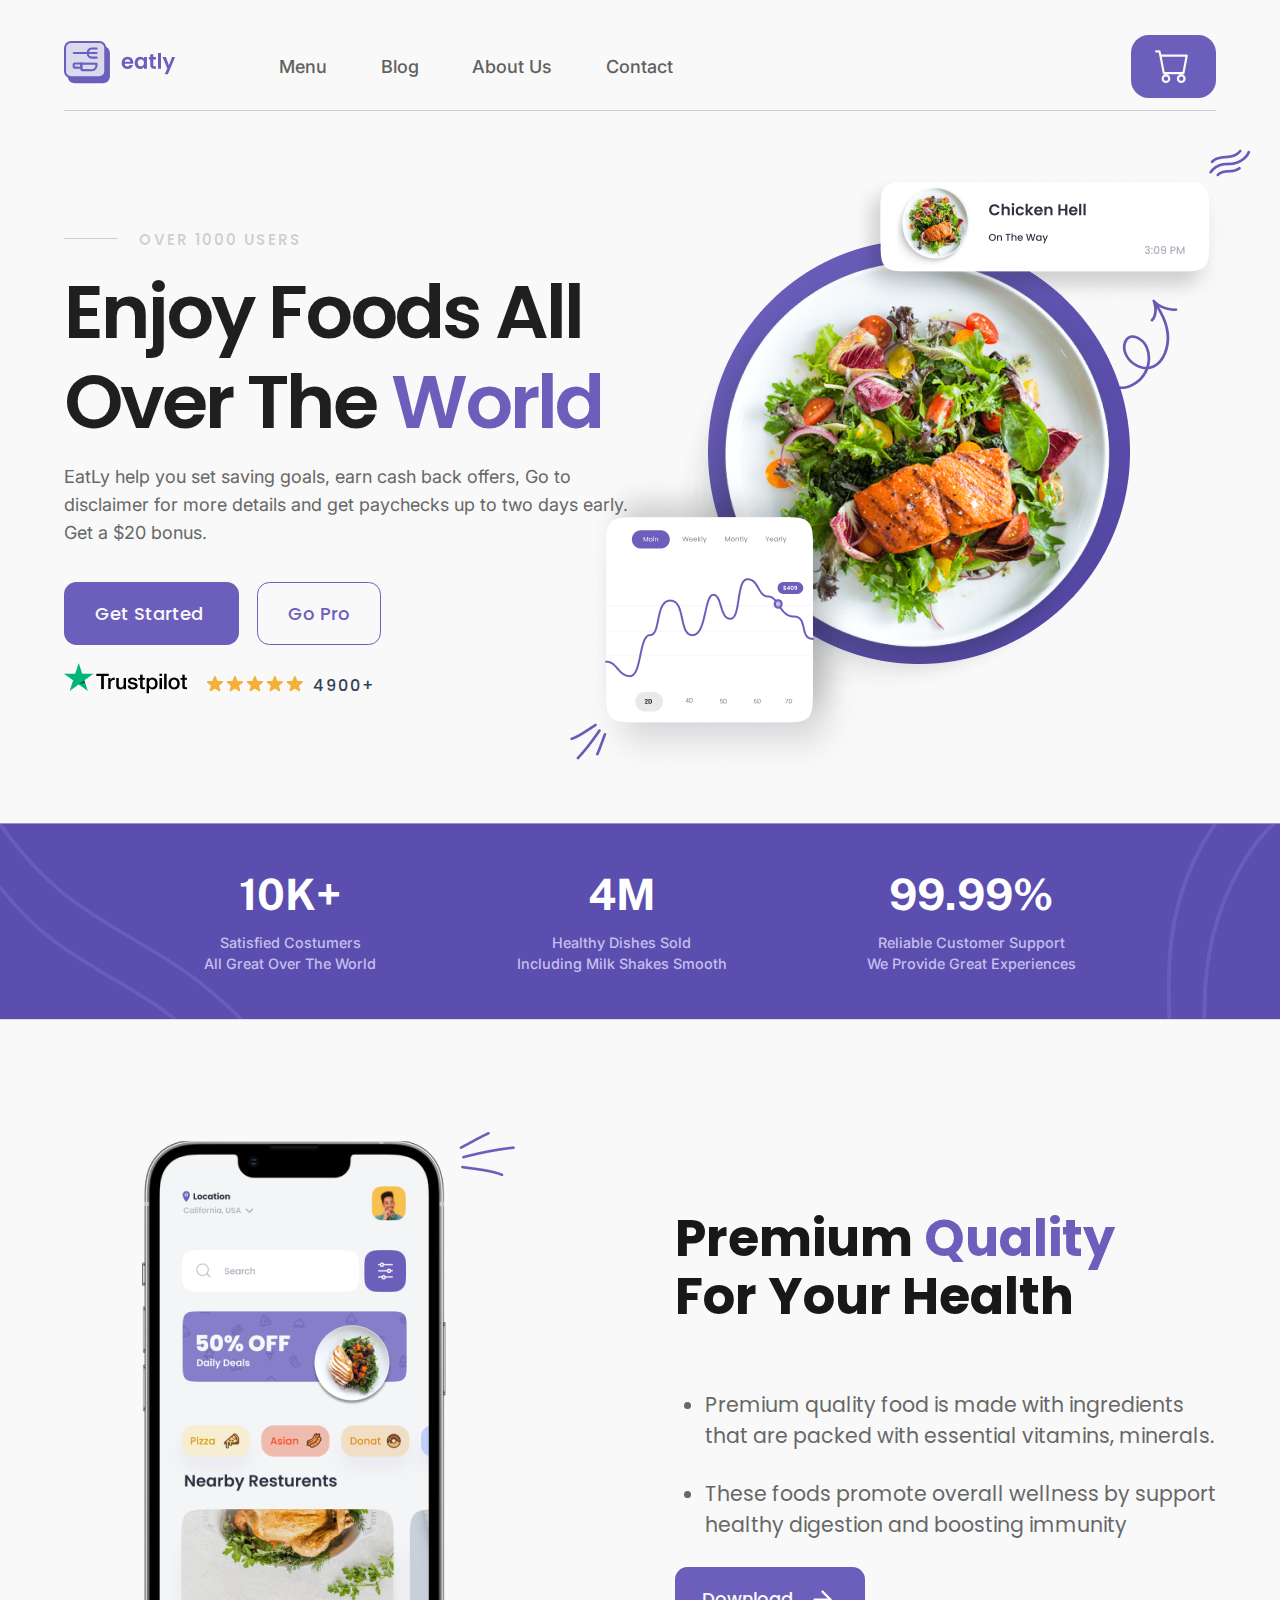
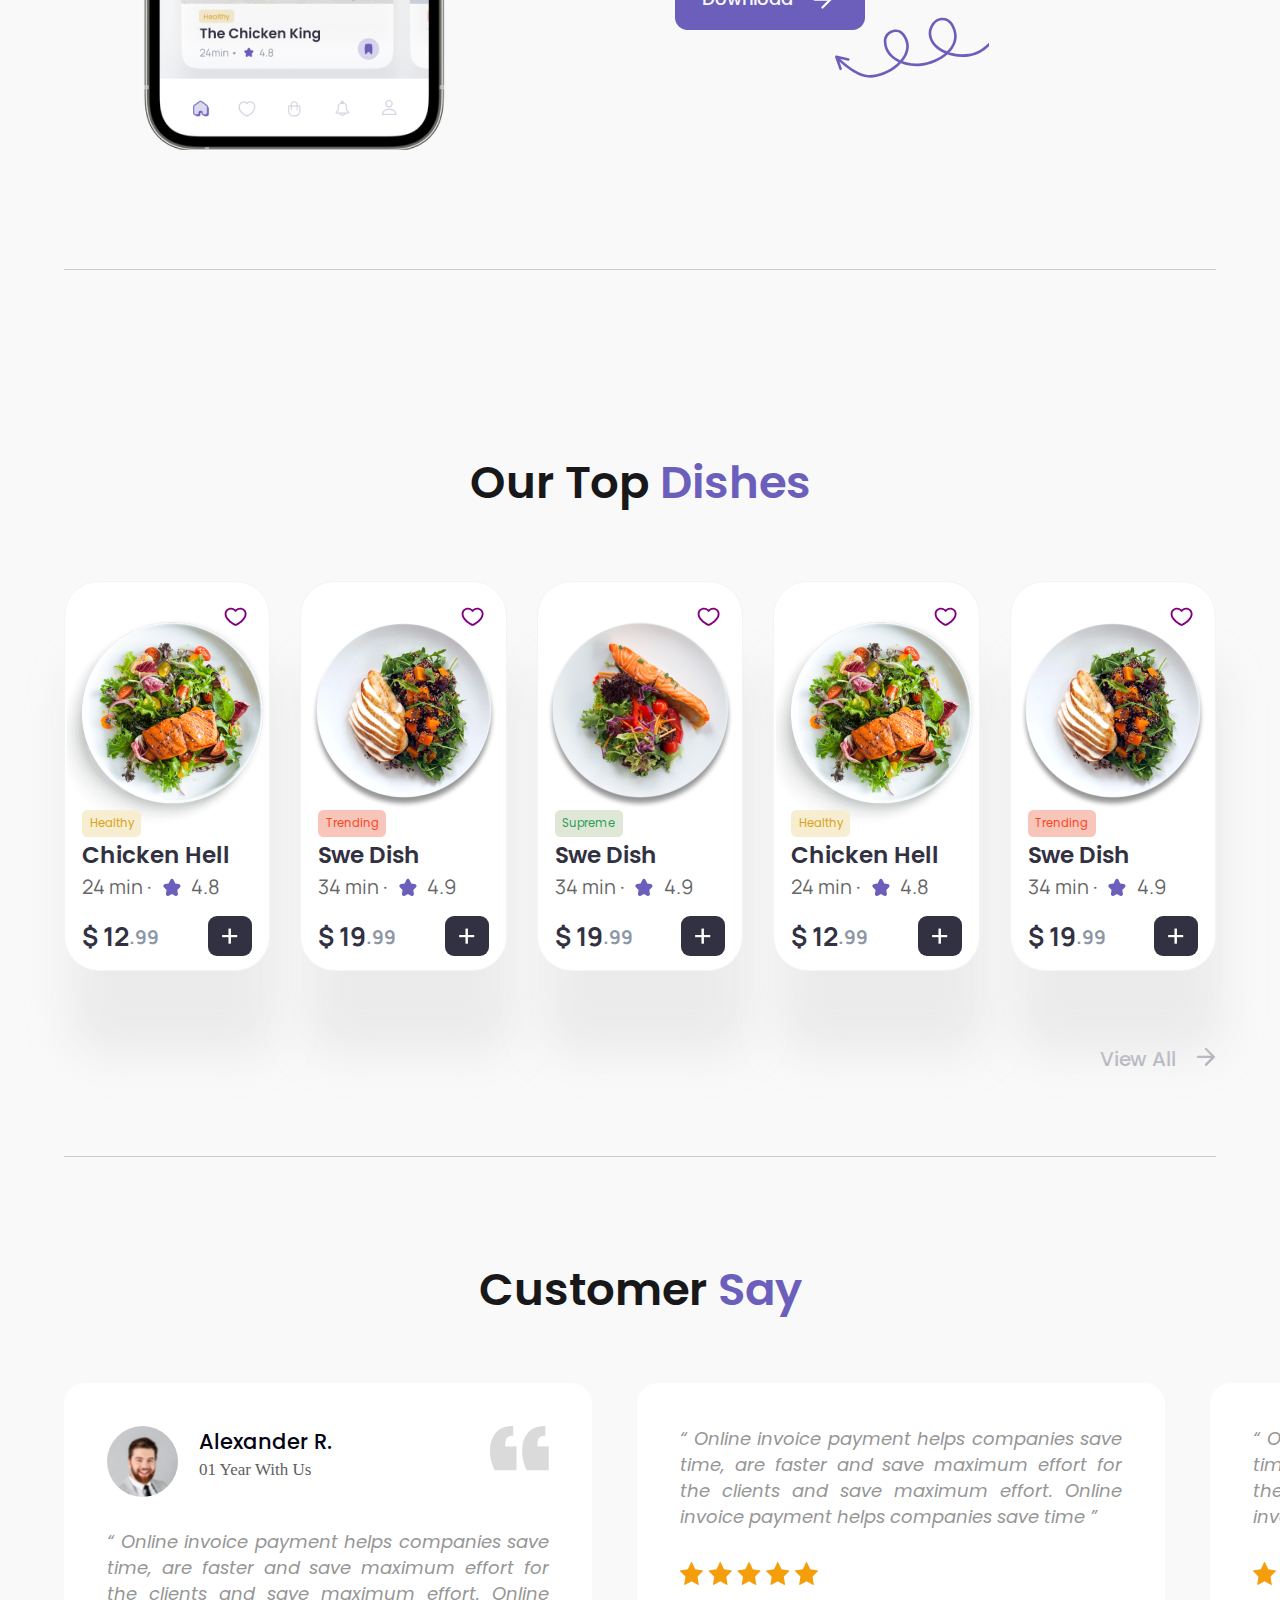
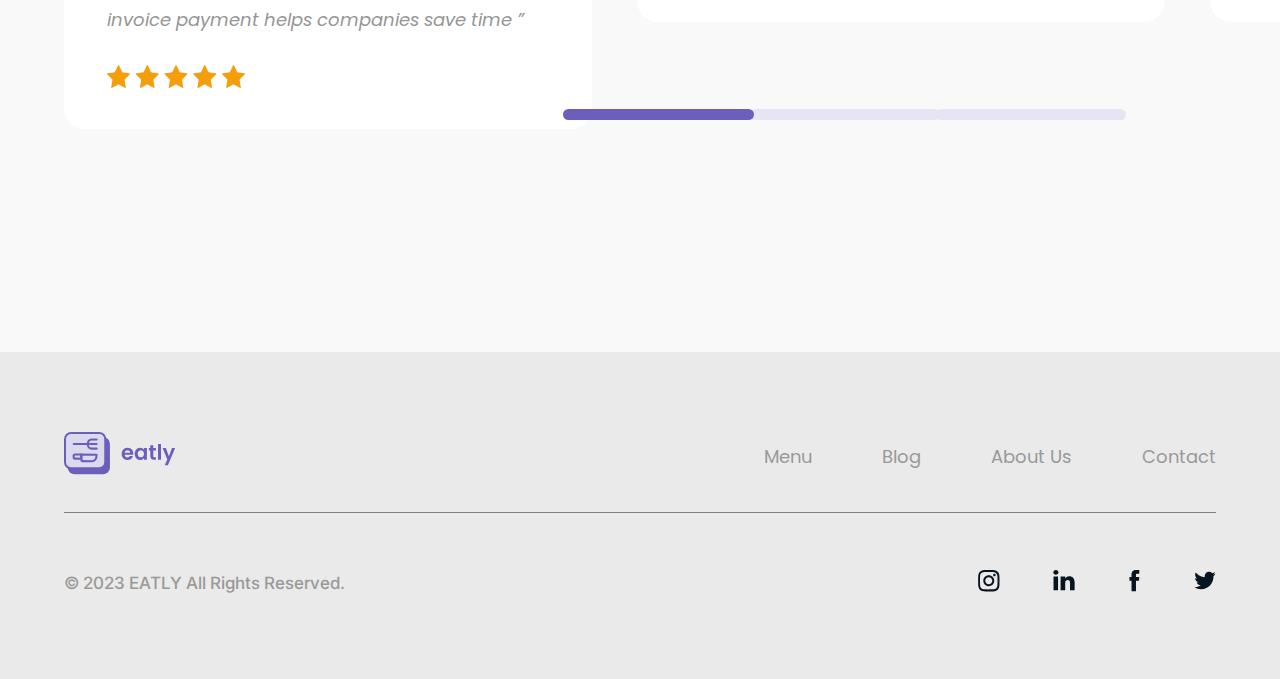
==== commit d4f90fa0: "burger is work" ====
--- a/index.html
+++ b/index.html
@@ -21,7 +21,7 @@
                             <img src="/img/Logo.svg" alt="Logo">
                         </a>
 
-                        <ul class="menu">
+                        <ul class="header__menu">
                             <li class="menu__item">
                                 <a href="/pages/menu.html" class="menu__link">Menu</a>
                             </li>
@@ -332,7 +332,7 @@
                         <a href="/index.html" class="logo">
                             <img src="/img/Logo.svg" alt="Logo">
                         </a>
-                        <ul class="menu">
+                        <ul class="menu menu-footer">
                             <li class="menu__item">
                                 <a href="/pages/menu.html" class="menu__link">Menu</a>
                             </li>
--- a/css/style.css
+++ b/css/style.css
@@ -55,6 +55,13 @@
 }
 .header__nav {
   display: flex;
+}
+.header__menu {
+  display: flex;
+  gap: 53.5px;
+  font-family: "Inter", sans-serif;
+  font-weight: 500;
+  align-items: center;
 }
 .header__logo {
   margin-right: 103px;
@@ -79,7 +86,7 @@
 .header__burger span, .header__burger span::before, .header__burger span::after {
   display: block;
   position: absolute;
-  width: 25px;
+  width: 30px;
   height: 2px;
   background-color: black;
 }
@@ -95,13 +102,6 @@
   display: none;
 }
 
-.menu {
-  display: inline-flex;
-  gap: 53.5px;
-  font-family: "Inter", sans-serif;
-  font-weight: 500;
-  align-items: center;
-}
 .menu__link {
   color: #606060;
 }
@@ -117,6 +117,7 @@
   height: 62.5px;
   border: 0;
   border: 1px solid transparent;
+  transition: all 0.3s linear;
 }
 .btn--shop {
   background: #6C5FBC;
@@ -189,6 +190,7 @@
   background: #6C5FBC;
   font-weight: 500;
   width: 190px;
+  height: 63px;
   border-radius: 12.4px;
   color: #F9F9F9;
   line-height: 1.5;
--- a/css/media.css
+++ b/css/media.css
@@ -132,6 +132,9 @@
     width: 79.5px;
     height: 30px;
   }
+  .header__menu {
+    font-size: 13px;
+  }
   .footer {
     height: 245px;
     padding: 68.3px 0 57.4px;
@@ -145,9 +148,6 @@
   .footer__text {
     font-size: 12.09px;
     line-height: 17.8px;
-  }
-  .menu {
-    font-size: 13px;
   }
   .promo__title {
     font-size: 53.5px;
@@ -559,11 +559,6 @@
   }
 }
 @media (max-width: 768px) {
-  .menu {
-    display: none;
-    flex-direction: column;
-    gap: 20px;
-  }
   .btn--shop {
     width: 75px;
     border-radius: 11.45px;
@@ -641,7 +636,7 @@
   }
   .btn--download span {
     margin-left: 15px;
-    margin-top: 10px;
+    margin-top: 5px;
   }
   .btn--subscribe {
     font-size: 15px;
@@ -666,6 +661,59 @@
   }
   .header__burger {
     display: flex;
+    position: relative;
+  }
+  .header__burger.active {
+    position: absolute;
+    right: 15px;
+    top: 35px;
+    z-index: 1000;
+  }
+  .header__burger.active span {
+    width: 0;
+  }
+  .header__burger.active span::before {
+    position: absolute;
+    transform: rotate(45deg);
+    top: 0;
+    left: 0;
+    width: 30px;
+    transition: transform 0.5s linear;
+    background-color: white;
+  }
+  .header__burger.active span::after {
+    position: absolute;
+    transform: rotate(-45deg);
+    top: 0;
+    left: 0;
+    width: 30px;
+    transition: transform 0.5s linear;
+    background-color: white;
+  }
+  .header__menu {
+    display: none;
+  }
+  .header__menu.active {
+    display: flex;
+    position: absolute;
+    flex-direction: column;
+    justify-content: space-evenly;
+    gap: 20px;
+    right: 10px;
+    top: 35px;
+    background: #6C5FBC no-repeat;
+    height: 40%;
+    width: 40%;
+    border-radius: 50% 4% 40% 40%;
+    z-index: 999;
+    font-size: 17px;
+    line-height: 24px;
+  }
+  .header__menu.active a {
+    color: white;
+  }
+  .header__menu.active a:hover {
+    text-shadow: rgb(32, 31, 30) 1px 0 10px;
   }
   .promo__left {
     width: 470px;
@@ -823,6 +871,8 @@
 @media (max-width: 426px) {
   .btn--download {
     margin: 35px auto;
+    width: 121.77px;
+    height: 41.24px;
   }
   .btn--view-all {
     font-size: 20px;
@@ -833,7 +883,7 @@
   }
   .promo__row {
     background-size: 323px 288px;
-    background-position: center 490px;
+    background-position: center 515px;
     display: flex;
     text-align: center;
     width: 100%;
@@ -878,6 +928,7 @@
   .premimum__row {
     flex-direction: column;
     height: 748px;
+    padding: 0;
   }
   .premimum__title {
     font-size: 43.2px;
@@ -1107,8 +1158,8 @@
     display: block;
   }
   .footer {
-    padding-top: 53px;
-    height: 385px;
+    padding: 55px 0 32px;
+    height: 440px;
   }
   .footer__row {
     position: relative;
@@ -1122,13 +1173,13 @@
     position: relative;
     right: -90px;
     width: 290px;
-    padding: 40.53px 0 36px;
+    padding-top: 26px;
   }
   .footer__socials {
     position: absolute;
     gap: 20px;
     right: 20px;
-    top: -280px;
+    top: -310px;
   }
   .footer .logo {
     align-self: self-start;
